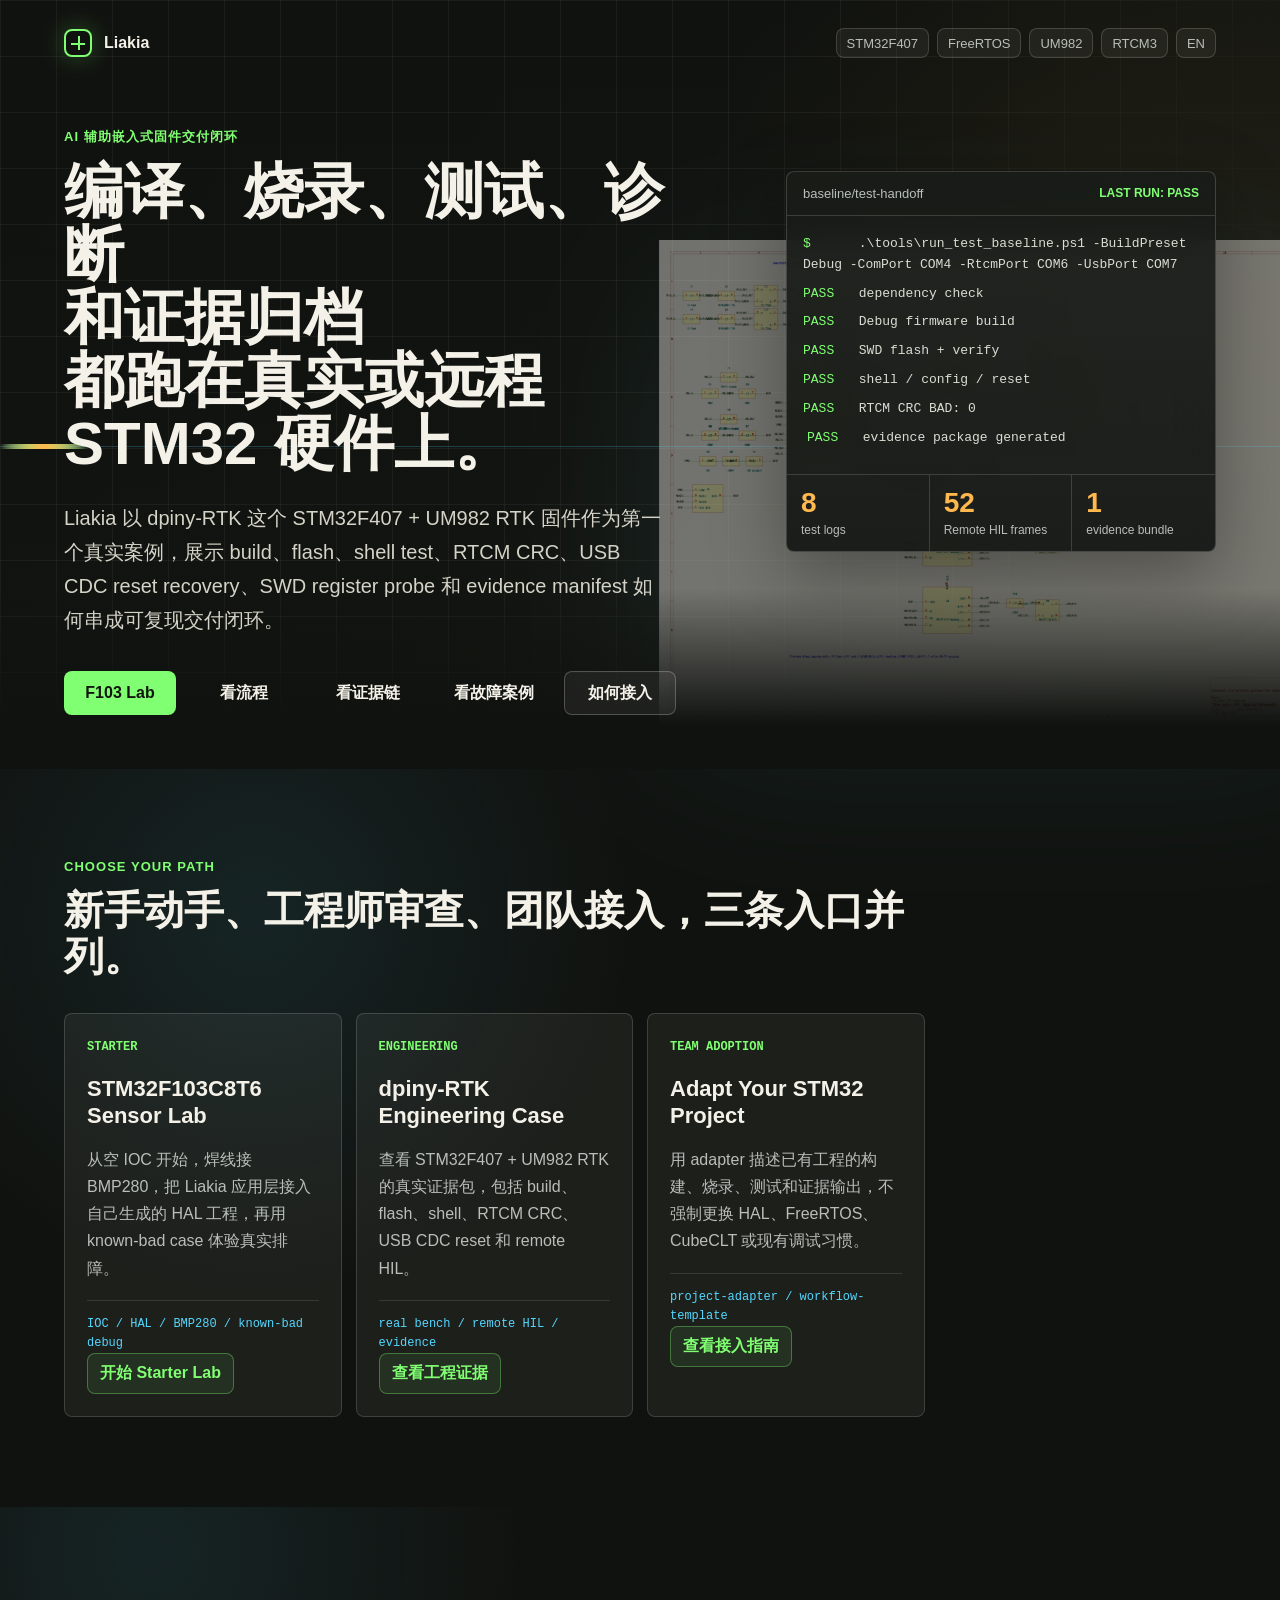
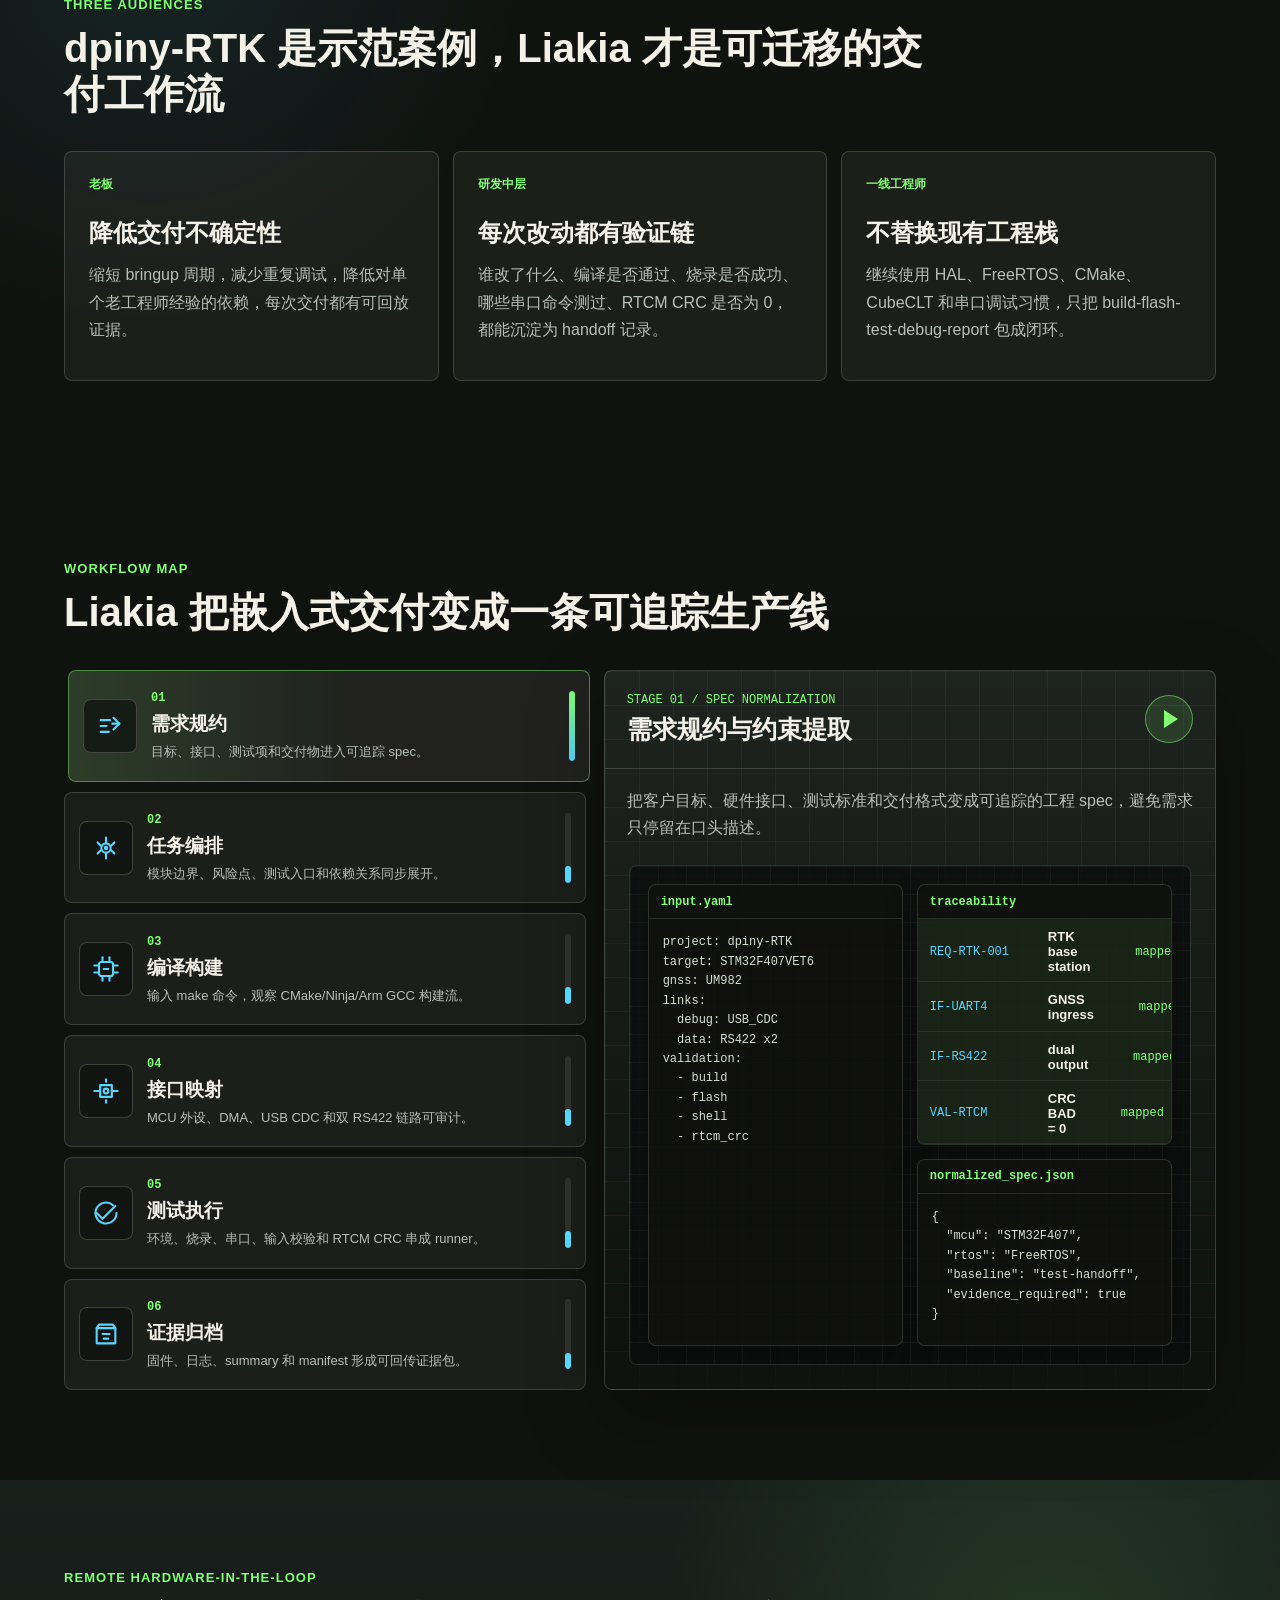
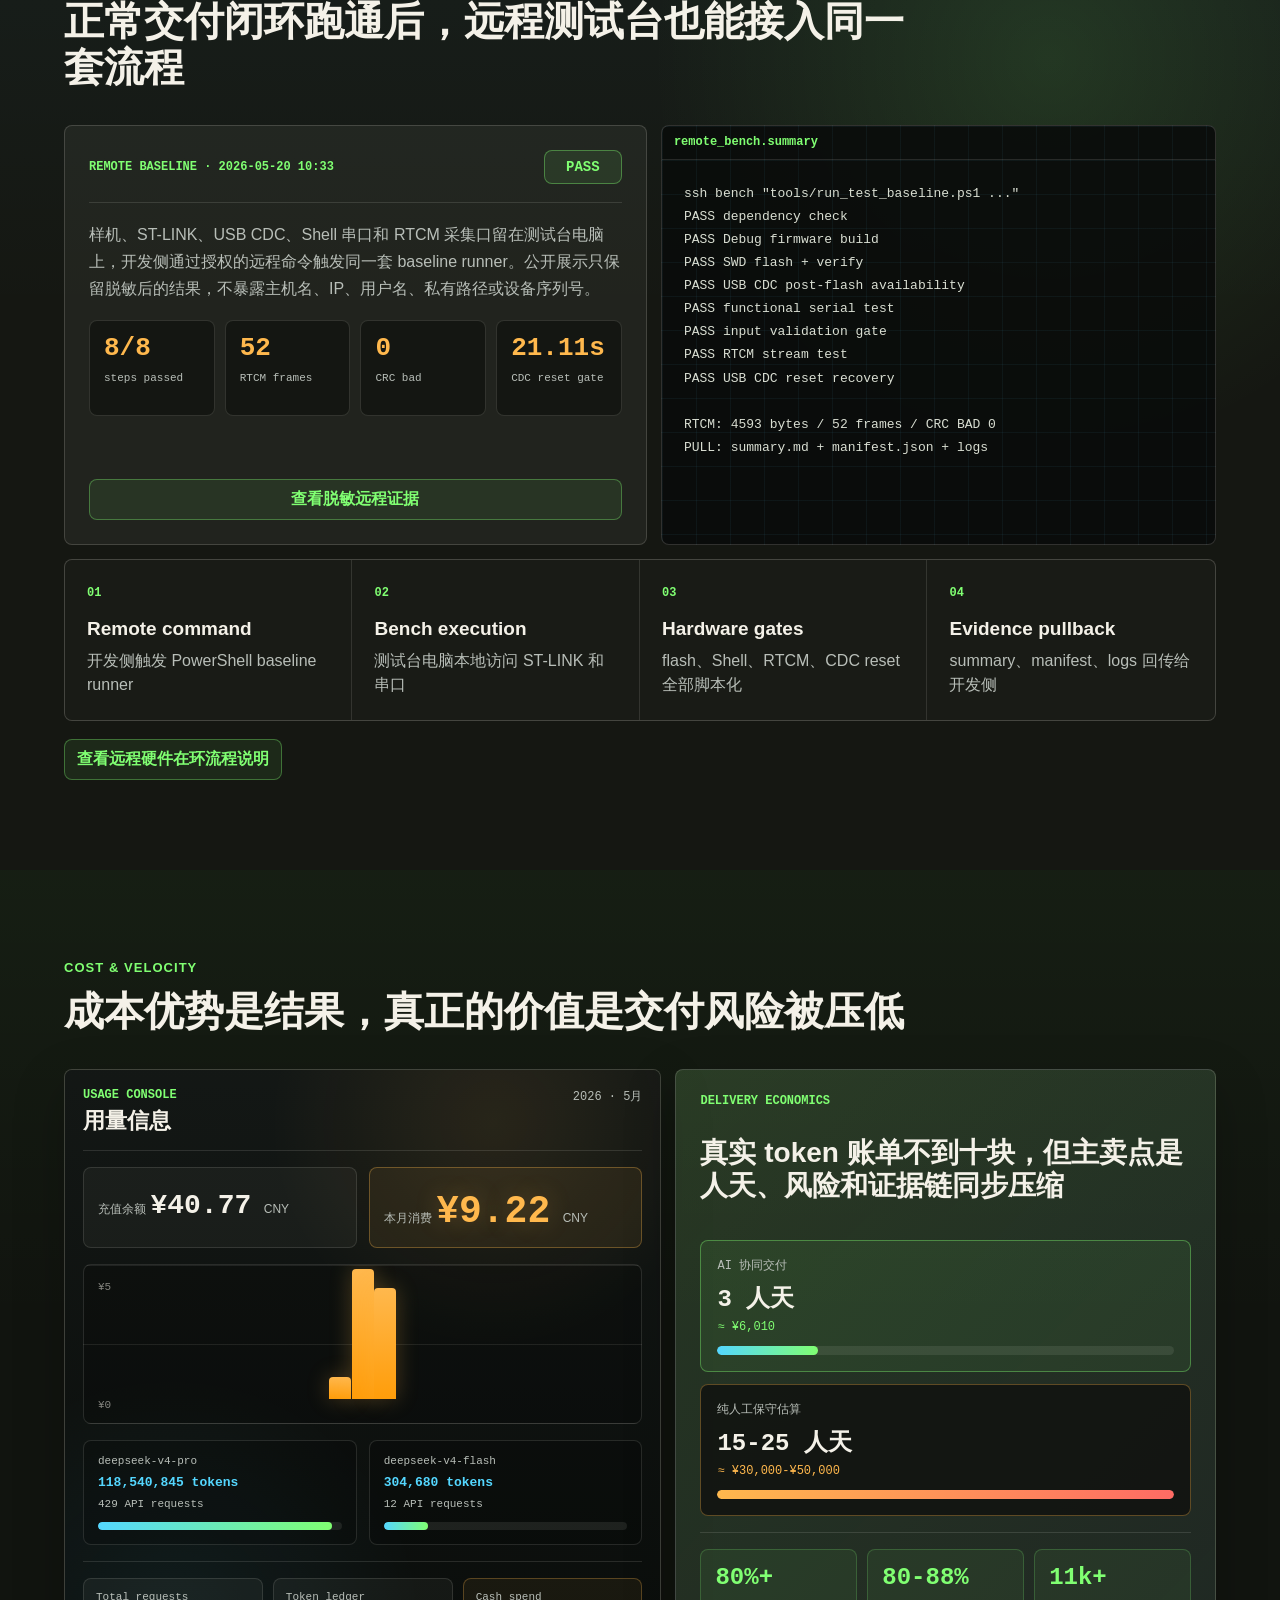
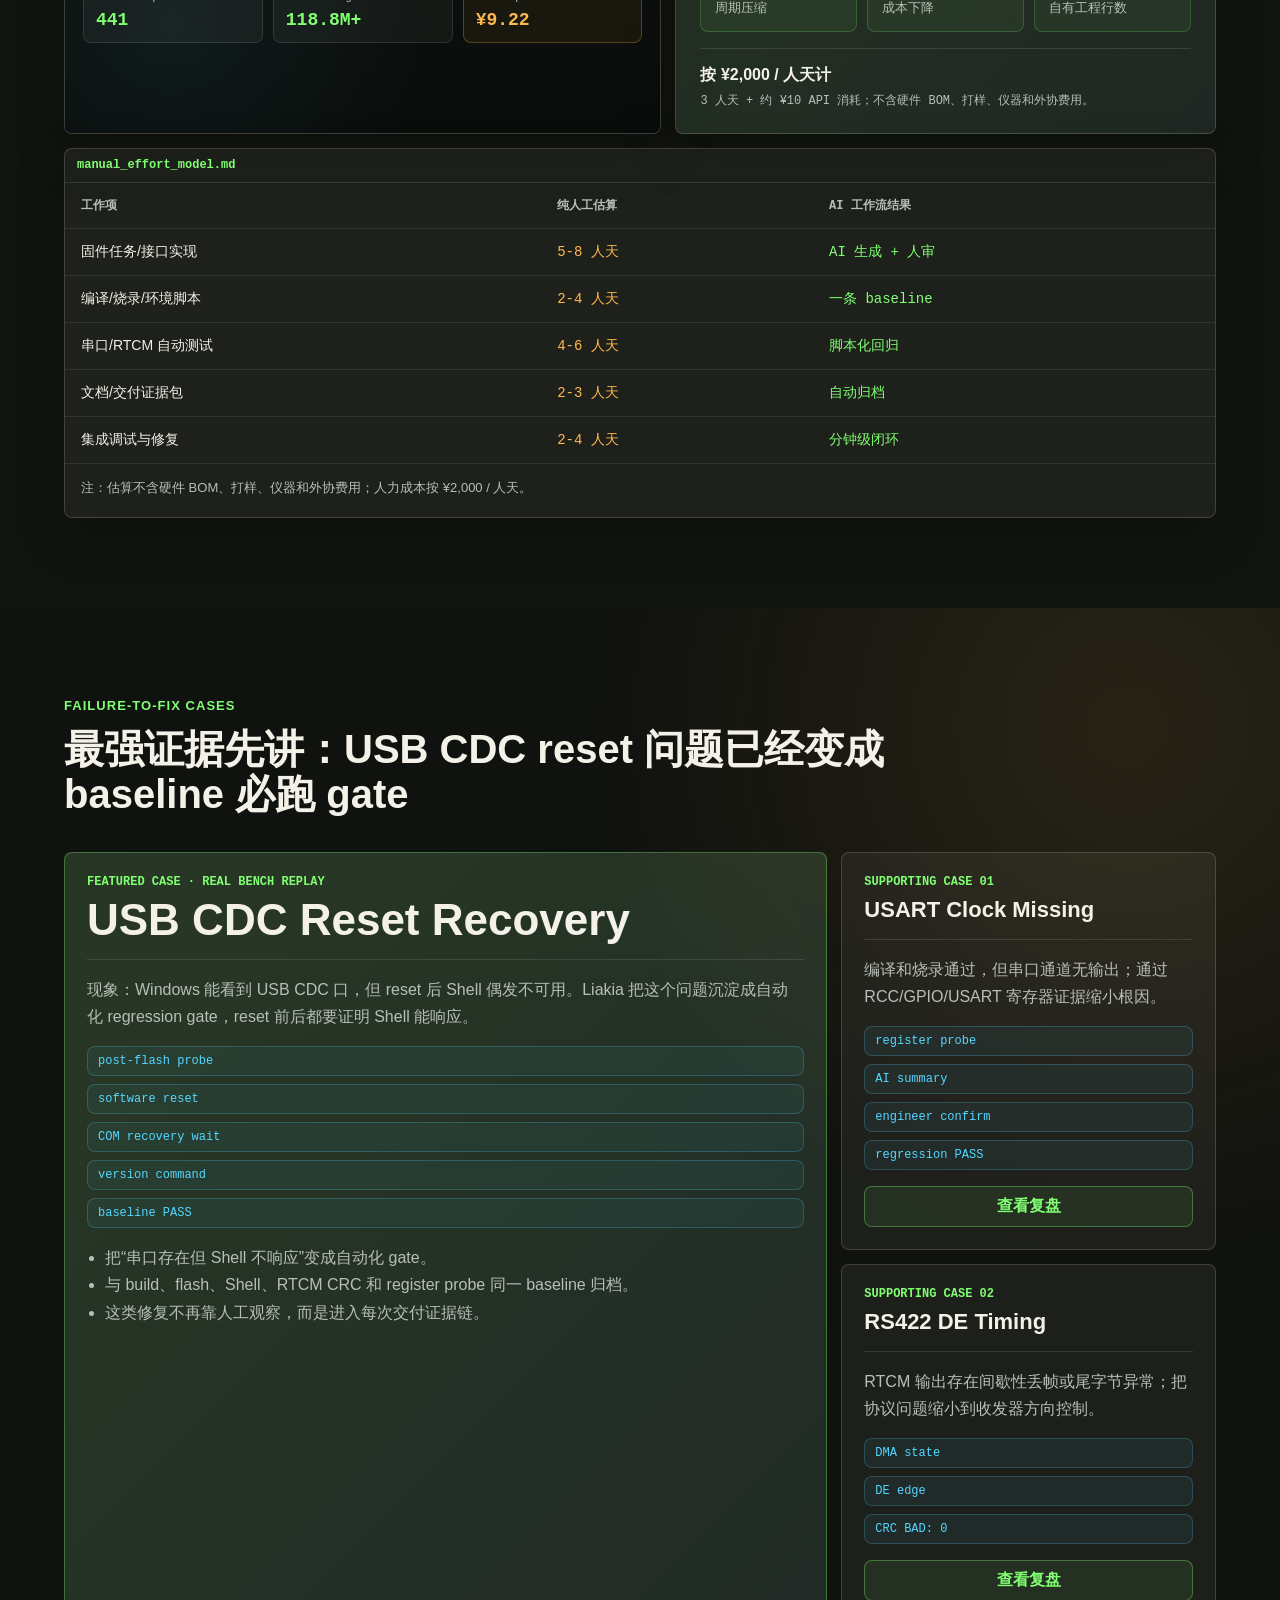
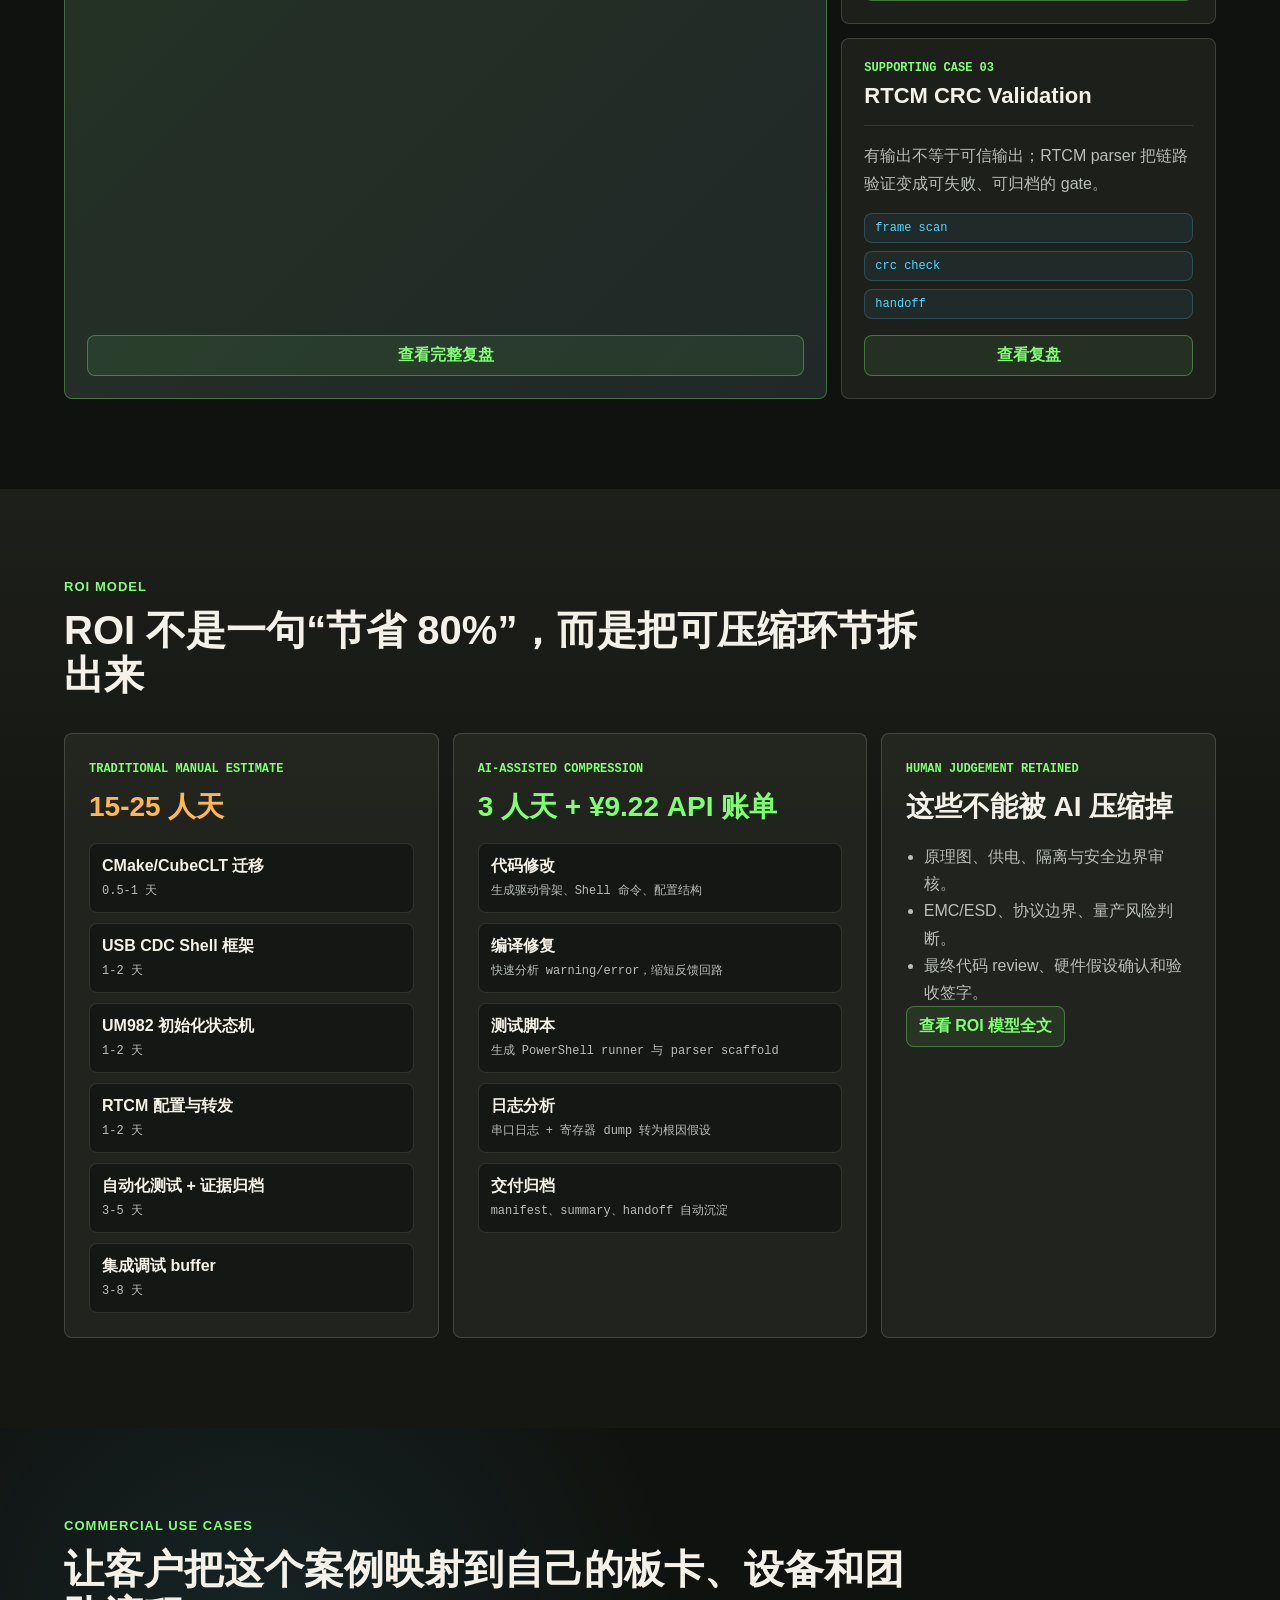
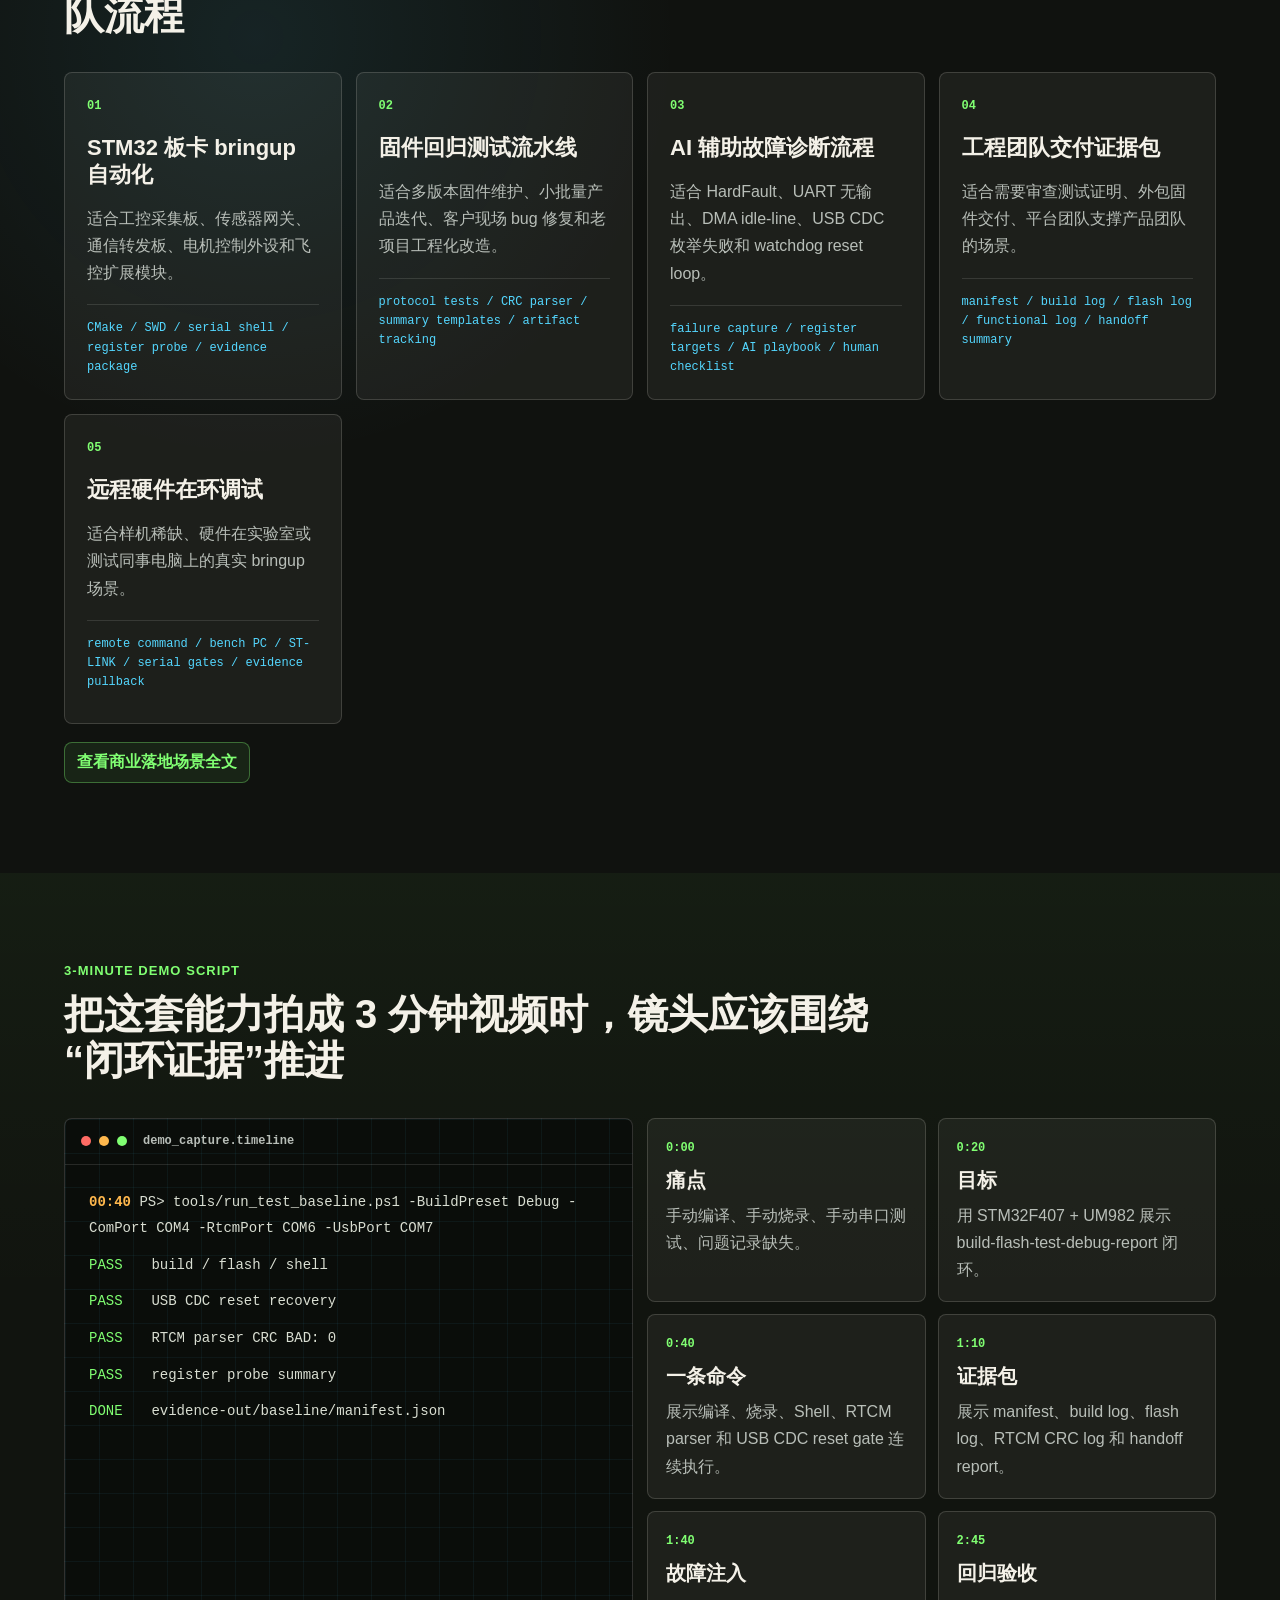
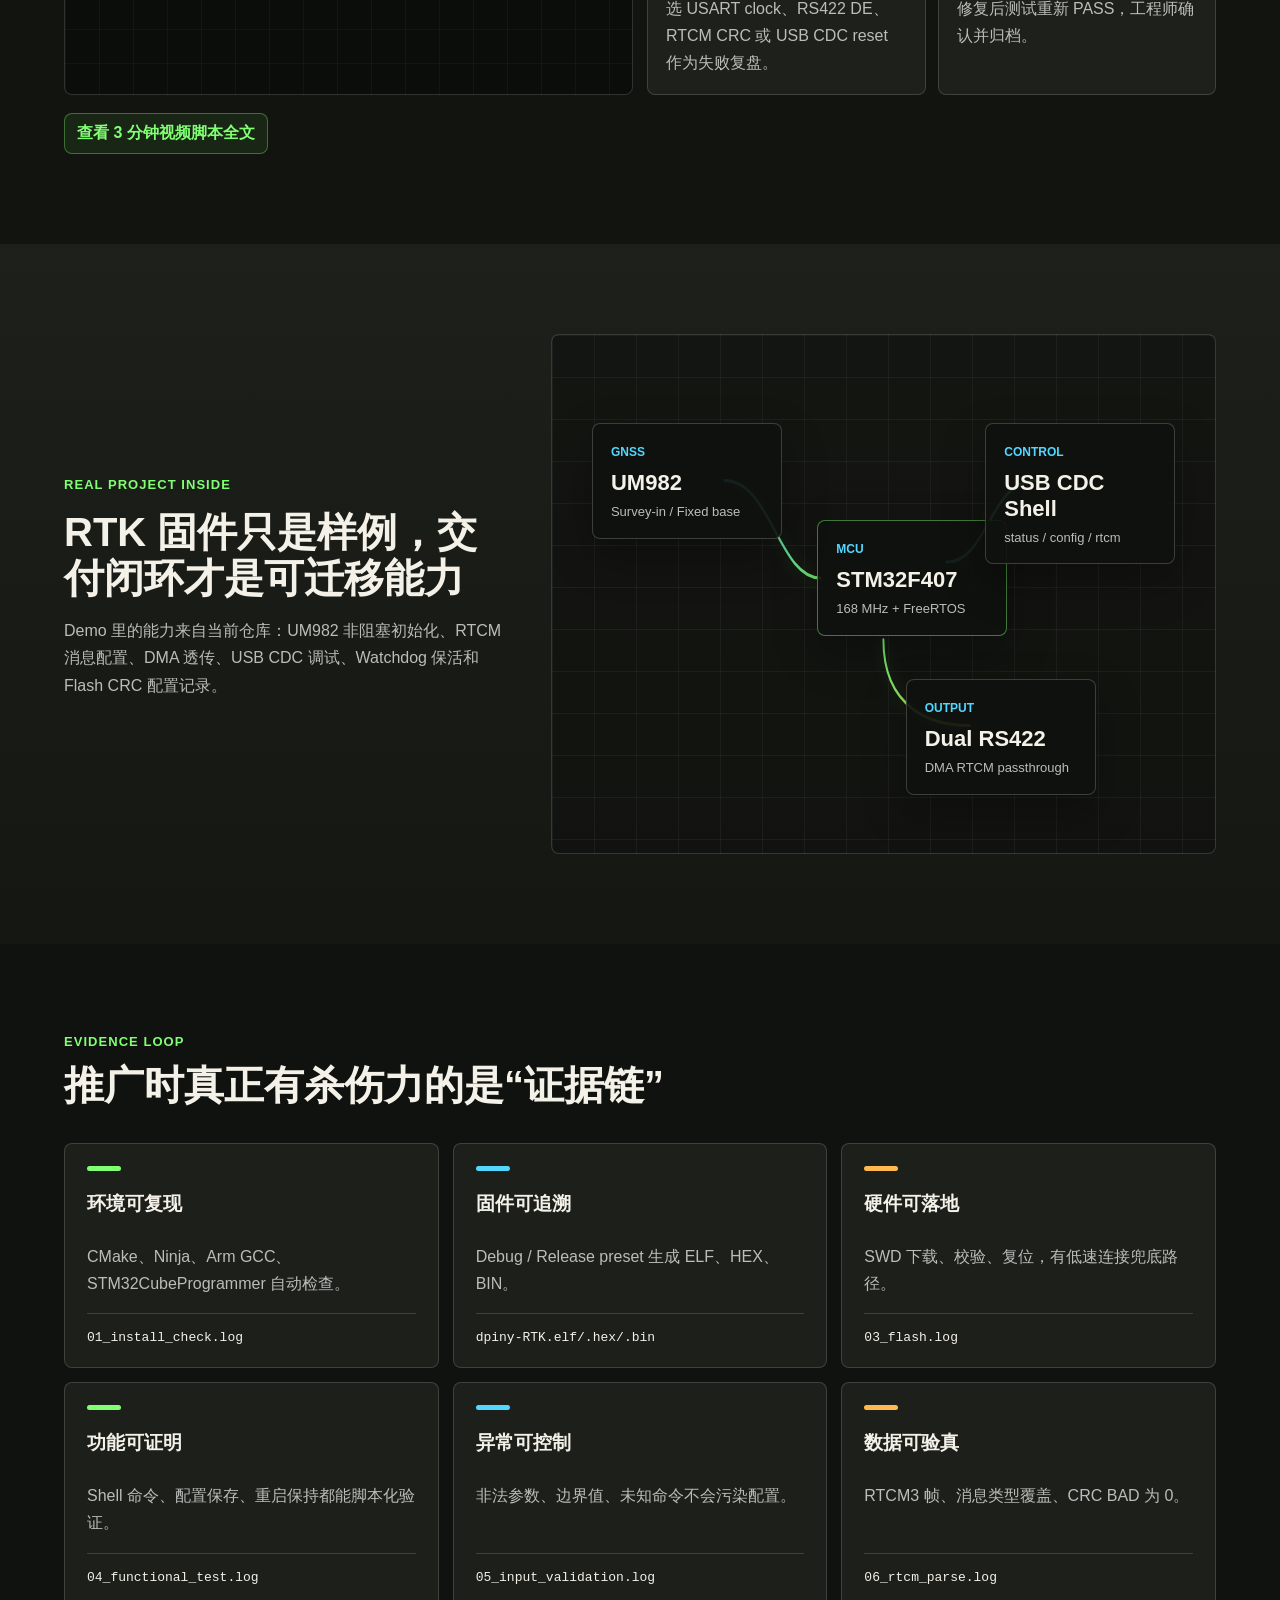
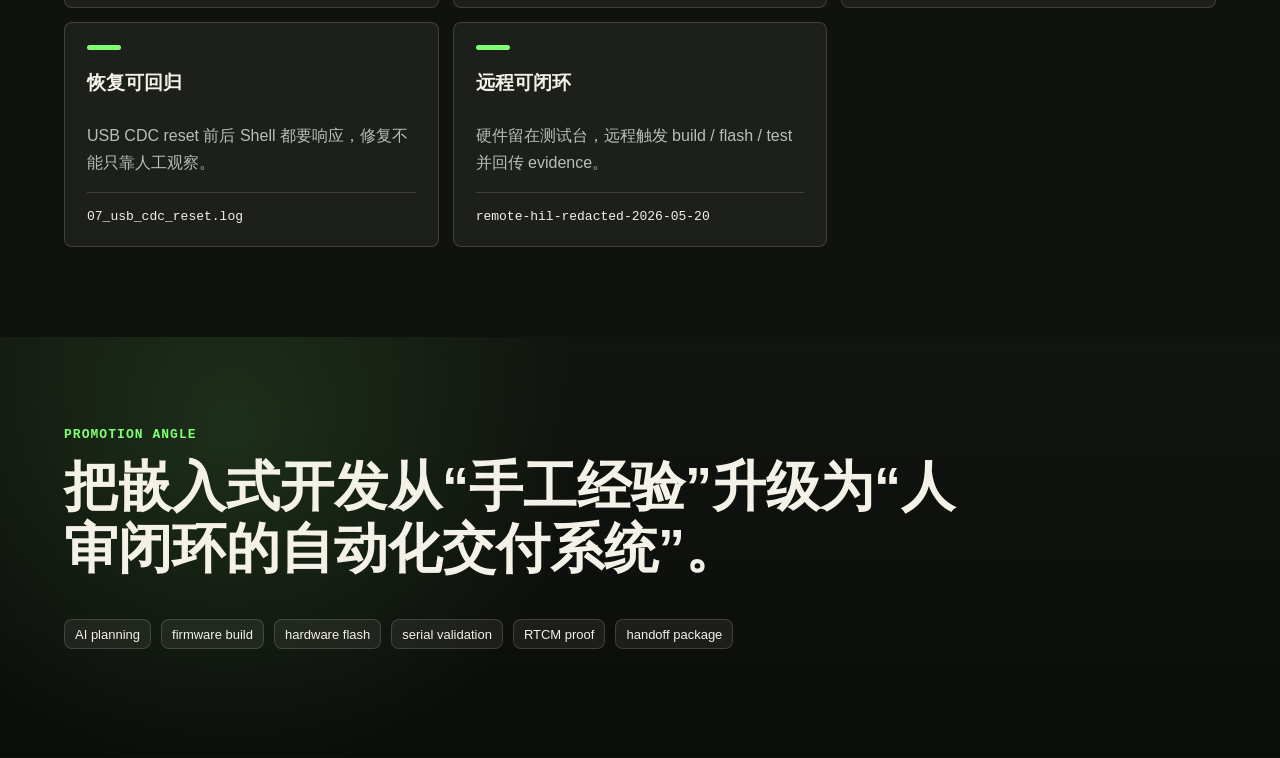
==== docs/promo-demo/index.html @ cb1b94d8 "Add STM32F103 starter lab path" ====
<!doctype html>
<html lang="zh-CN">
  <head>
    <meta charset="utf-8">
    <meta name="viewport" content="width=device-width, initial-scale=1">
    <title>Liakia AI Embedded Workflow Demo</title>
    <link rel="stylesheet" href="./styles.css?v=workflow-assets-20260520-bilingual">
  </head>
  <body>
    <svg class="icon-sprite" aria-hidden="true">
      <symbol id="icon-intake" viewBox="0 0 24 24">
        <path d="M4 7h8"></path>
        <path d="M4 12h5"></path>
        <path d="M4 17h7"></path>
        <path d="M15 5l5 5-5 5"></path>
        <path d="M14 10h6"></path>
      </symbol>
      <symbol id="icon-ai" viewBox="0 0 24 24">
        <path d="M12 3v4"></path>
        <path d="M12 17v4"></path>
        <path d="M4.8 7.2l2.8 2.8"></path>
        <path d="M16.4 14l2.8 2.8"></path>
        <path d="M19.2 7.2l-2.8 2.8"></path>
        <path d="M7.6 14l-2.8 2.8"></path>
        <circle cx="12" cy="12" r="4"></circle>
        <circle cx="12" cy="12" r="1"></circle>
      </symbol>
      <symbol id="icon-firmware" viewBox="0 0 24 24">
        <rect x="6" y="6" width="12" height="12" rx="2"></rect>
        <path d="M9 2v4"></path>
        <path d="M15 2v4"></path>
        <path d="M9 18v4"></path>
        <path d="M15 18v4"></path>
        <path d="M2 9h4"></path>
        <path d="M2 15h4"></path>
        <path d="M18 9h4"></path>
        <path d="M18 15h4"></path>
        <path d="M10 12h4"></path>
      </symbol>
      <symbol id="icon-hardware" viewBox="0 0 24 24">
        <path d="M7 7h10v10H7z"></path>
        <path d="M4 12H2"></path>
        <path d="M22 12h-2"></path>
        <path d="M12 4V2"></path>
        <path d="M12 22v-2"></path>
        <path d="M17 12h3"></path>
        <path d="M4 12h3"></path>
        <circle cx="12" cy="12" r="2"></circle>
      </symbol>
      <symbol id="icon-verify" viewBox="0 0 24 24">
        <path d="M20 6L9 17l-5-5"></path>
        <path d="M21 12a9 9 0 1 1-3-6.7"></path>
      </symbol>
      <symbol id="icon-archive" viewBox="0 0 24 24">
        <path d="M4 7h16v13H4z"></path>
        <path d="M4 7l2-3h12l2 3"></path>
        <path d="M9 12h6"></path>
        <path d="M10 16h4"></path>
      </symbol>
    </svg>
    <main class="page-shell">
      <section class="hero" aria-label="AI embedded workflow hero">
        <div class="hero-grid" aria-hidden="true"></div>
        <div class="signal-rail" aria-hidden="true">
          <span></span>
          <span></span>
          <span></span>
        </div>
        <img class="board-ghost" src="./assets/board.svg" alt="">

        <nav class="topbar" aria-label="Demo navigation">
          <div class="brand">
            <span class="brand-mark"></span>
            <span>Liakia</span>
          </div>
          <div class="nav-pills">
            <span>STM32F407</span>
            <span>FreeRTOS</span>
            <span>UM982</span>
            <span>RTCM3</span>
            <a href="./index.en.html">EN</a>
          </div>
        </nav>

        <div class="hero-content">
          <p class="eyebrow">AI 辅助嵌入式固件交付闭环</p>
          <h1>
            <span>编译、烧录、测试、诊断</span>
            <span>和证据归档</span>
            <span>都跑在真实或远程 STM32 硬件上。</span>
          </h1>
          <p class="hero-copy">
            Liakia 以 dpiny-RTK 这个 STM32F407 + UM982 RTK 固件作为第一个真实案例，展示 build、flash、shell test、RTCM CRC、USB CDC reset recovery、SWD register probe 和 evidence manifest 如何串成可复现交付闭环。
          </p>
          <div class="hero-actions" aria-label="Key proof points">
            <a href="#paths">F103 Lab</a>
            <a href="#pipeline">看流程</a>
            <a href="#evidence">看证据链</a>
            <a href="#cases">看故障案例</a>
            <a href="https://github.com/Sailiono/liakia-ai-embedded-workflow/blob/main/docs/adapt-your-stm32-project.zh-CN.md">如何接入</a>
          </div>
        </div>

        <aside class="mission-panel" aria-label="Live baseline dashboard">
          <div class="panel-header">
            <span>baseline/test-handoff</span>
            <strong>LAST RUN: PASS</strong>
          </div>
          <div class="terminal" aria-label="Automation terminal">
            <p><span>$</span> .\tools\run_test_baseline.ps1 -BuildPreset Debug -ComPort COM4 -RtcmPort COM6 -UsbPort COM7</p>
            <p><span>PASS</span> dependency check</p>
            <p><span>PASS</span> Debug firmware build</p>
            <p><span>PASS</span> SWD flash + verify</p>
            <p><span>PASS</span> shell / config / reset</p>
            <p><span>PASS</span> RTCM CRC BAD: 0</p>
            <p><span>PASS</span> evidence package generated</p>
          </div>
          <div class="metric-strip">
            <div>
              <strong>8</strong>
              <span>test logs</span>
            </div>
            <div>
              <strong>52</strong>
              <span>Remote HIL frames</span>
            </div>
            <div>
              <strong>1</strong>
              <span>evidence bundle</span>
            </div>
          </div>
        </aside>
      </section>

      <section id="paths" class="usecase-section" aria-label="Choose your path">
        <div class="section-heading">
          <p>choose your path</p>
          <h2>新手动手、工程师审查、团队接入，三条入口并列。</h2>
        </div>
        <div class="usecase-grid">
          <article>
            <span>starter</span>
            <h3>STM32F103C8T6 Sensor Lab</h3>
            <p>从空 IOC 开始，焊线接 BMP280，把 Liakia 应用层接入自己生成的 HAL 工程，再用 known-bad case 体验真实排障。</p>
            <em>IOC / HAL / BMP280 / known-bad debug</em>
            <a class="doc-link" href="https://github.com/Sailiono/liakia-ai-embedded-workflow/tree/main/starter-kits/stm32f103-sensor-lab">开始 Starter Lab</a>
          </article>
          <article>
            <span>engineering</span>
            <h3>dpiny-RTK Engineering Case</h3>
            <p>查看 STM32F407 + UM982 RTK 的真实证据包，包括 build、flash、shell、RTCM CRC、USB CDC reset 和 remote HIL。</p>
            <em>real bench / remote HIL / evidence</em>
            <a class="doc-link" href="https://github.com/Sailiono/liakia-ai-embedded-workflow/blob/main/evidence/README.md">查看工程证据</a>
          </article>
          <article>
            <span>team adoption</span>
            <h3>Adapt Your STM32 Project</h3>
            <p>用 adapter 描述已有工程的构建、烧录、测试和证据输出，不强制更换 HAL、FreeRTOS、CubeCLT 或现有调试习惯。</p>
            <em>project-adapter / workflow-template</em>
            <a class="doc-link" href="https://github.com/Sailiono/liakia-ai-embedded-workflow/blob/main/docs/adapt-your-stm32-project.zh-CN.md">查看接入指南</a>
          </article>
        </div>
      </section>

      <section class="audience-section" aria-label="Why this workflow matters">
        <div class="section-heading">
          <p>three audiences</p>
          <h2>dpiny-RTK 是示范案例，Liakia 才是可迁移的交付工作流</h2>
        </div>
        <div class="audience-grid">
          <article>
            <span>老板</span>
            <h3>降低交付不确定性</h3>
            <p>缩短 bringup 周期，减少重复调试，降低对单个老工程师经验的依赖，每次交付都有可回放证据。</p>
          </article>
          <article>
            <span>研发中层</span>
            <h3>每次改动都有验证链</h3>
            <p>谁改了什么、编译是否通过、烧录是否成功、哪些串口命令测过、RTCM CRC 是否为 0，都能沉淀为 handoff 记录。</p>
          </article>
          <article>
            <span>一线工程师</span>
            <h3>不替换现有工程栈</h3>
            <p>继续使用 HAL、FreeRTOS、CMake、CubeCLT 和串口调试习惯，只把 build-flash-test-debug-report 包成闭环。</p>
          </article>
        </div>
      </section>

      <section id="pipeline" class="workflow-section">
        <div class="section-heading">
          <p>workflow map</p>
          <h2>Liakia 把嵌入式交付变成一条可追踪生产线</h2>
        </div>
        <div class="pipeline-lab" aria-label="Embedded delivery pipeline explorer">
          <div class="stage-selector" role="tablist" aria-label="Workflow stages">
            <button class="stage-card is-active" type="button" role="tab" aria-selected="true" data-stage="0">
              <span class="stage-icon"><svg><use href="#icon-intake"></use></svg></span>
              <span class="stage-meta">
                <span class="stage-number">01</span>
                <strong>需求规约</strong>
                <small>目标、接口、测试项和交付物进入可追踪 spec。</small>
              </span>
              <span class="stage-meter"></span>
            </button>
            <button class="stage-card" type="button" role="tab" aria-selected="false" data-stage="1">
              <span class="stage-icon"><svg><use href="#icon-ai"></use></svg></span>
              <span class="stage-meta">
                <span class="stage-number">02</span>
                <strong>任务编排</strong>
                <small>模块边界、风险点、测试入口和依赖关系同步展开。</small>
              </span>
              <span class="stage-meter"></span>
            </button>
            <button class="stage-card" type="button" role="tab" aria-selected="false" data-stage="2">
              <span class="stage-icon"><svg><use href="#icon-firmware"></use></svg></span>
              <span class="stage-meta">
                <span class="stage-number">03</span>
                <strong>编译构建</strong>
                <small>输入 make 命令，观察 CMake/Ninja/Arm GCC 构建流。</small>
              </span>
              <span class="stage-meter"></span>
            </button>
            <button class="stage-card" type="button" role="tab" aria-selected="false" data-stage="3">
              <span class="stage-icon"><svg><use href="#icon-hardware"></use></svg></span>
              <span class="stage-meta">
                <span class="stage-number">04</span>
                <strong>接口映射</strong>
                <small>MCU 外设、DMA、USB CDC 和双 RS422 链路可审计。</small>
              </span>
              <span class="stage-meter"></span>
            </button>
            <button class="stage-card" type="button" role="tab" aria-selected="false" data-stage="4">
              <span class="stage-icon"><svg><use href="#icon-verify"></use></svg></span>
              <span class="stage-meta">
                <span class="stage-number">05</span>
                <strong>测试执行</strong>
                <small>环境、烧录、串口、输入校验和 RTCM CRC 串成 runner。</small>
              </span>
              <span class="stage-meter"></span>
            </button>
            <button class="stage-card" type="button" role="tab" aria-selected="false" data-stage="5">
              <span class="stage-icon"><svg><use href="#icon-archive"></use></svg></span>
              <span class="stage-meta">
                <span class="stage-number">06</span>
                <strong>证据归档</strong>
                <small>固件、日志、summary 和 manifest 形成可回传证据包。</small>
              </span>
              <span class="stage-meter"></span>
            </button>
          </div>

          <article class="stage-module is-running" aria-label="Interactive workflow stage module">
            <div class="module-header">
              <div>
                <p id="moduleKicker">stage 01 / intake radar</p>
                <h3 id="moduleTitle">需求捕获雷达</h3>
              </div>
              <button class="module-run" type="button" aria-label="运行当前阶段演示">
                <span></span>
              </button>
            </div>
            <div class="module-copy" id="moduleCopy">
              捕获 RTK 基站目标、接口约束、测试入口和交付物格式，形成后续自动化任务的输入矩阵。
            </div>
            <div class="module-canvas" id="moduleCanvas" role="img" aria-label="Workflow stage visualization"></div>
          </article>
        </div>
      </section>

      <section id="remote-hil" class="remote-section" aria-label="Remote hardware-in-the-loop evidence">
        <div class="section-heading">
          <p>remote hardware-in-the-loop</p>
          <h2>正常交付闭环跑通后，远程测试台也能接入同一套流程</h2>
        </div>
        <div class="remote-grid">
          <article class="remote-proof">
            <div class="remote-head">
              <span>remote baseline · 2026-05-20 10:33</span>
              <strong>PASS</strong>
            </div>
            <p>
              样机、ST-LINK、USB CDC、Shell 串口和 RTCM 采集口留在测试台电脑上，开发侧通过授权的远程命令触发同一套 baseline runner。公开展示只保留脱敏后的结果，不暴露主机名、IP、用户名、私有路径或设备序列号。
            </p>
            <div class="remote-stats">
              <div><strong>8/8</strong><span>steps passed</span></div>
              <div><strong>52</strong><span>RTCM frames</span></div>
              <div><strong>0</strong><span>CRC bad</span></div>
              <div><strong>21.11s</strong><span>CDC reset gate</span></div>
            </div>
            <a class="doc-link" href="https://github.com/Sailiono/liakia-ai-embedded-workflow/blob/main/evidence/remote-hil-redacted-2026-05-20/test_summary.md">查看脱敏远程证据</a>
          </article>
          <article class="remote-console" aria-label="Remote bench transcript">
            <div class="pane-title">remote_bench.summary</div>
            <pre><code>ssh bench "tools/run_test_baseline.ps1 ..."
PASS dependency check
PASS Debug firmware build
PASS SWD flash + verify
PASS USB CDC post-flash availability
PASS functional serial test
PASS input validation gate
PASS RTCM stream test
PASS USB CDC reset recovery

RTCM: 4593 bytes / 52 frames / CRC BAD 0
PULL: summary.md + manifest.json + logs</code></pre>
          </article>
          <article class="remote-flow">
            <div>
              <span>01</span>
              <strong>Remote command</strong>
              <em>开发侧触发 PowerShell baseline runner</em>
            </div>
            <div>
              <span>02</span>
              <strong>Bench execution</strong>
              <em>测试台电脑本地访问 ST-LINK 和串口</em>
            </div>
            <div>
              <span>03</span>
              <strong>Hardware gates</strong>
              <em>flash、Shell、RTCM、CDC reset 全部脚本化</em>
            </div>
            <div>
              <span>04</span>
              <strong>Evidence pullback</strong>
              <em>summary、manifest、logs 回传给开发侧</em>
            </div>
          </article>
        </div>
        <a class="section-link" href="https://github.com/Sailiono/liakia-ai-embedded-workflow/blob/main/docs/remote-hardware-debug-flow.md">查看远程硬件在环流程说明</a>
      </section>

      <section class="cost-section" aria-label="Cost and velocity comparison">
        <div class="section-heading">
          <p>cost & velocity</p>
          <h2>成本优势是结果，真正的价值是交付风险被压低</h2>
        </div>
        <div class="cost-dashboard">
          <div class="bill-card">
            <div class="bill-window">
              <div class="bill-topbar">
                <div>
                  <span>usage console</span>
                  <strong>用量信息</strong>
                </div>
                <em>2026 · 5月</em>
              </div>
              <div class="bill-summary">
                <div>
                  <span>充值余额</span>
                  <strong>¥40.77</strong>
                  <em>CNY</em>
                </div>
                <div class="bill-spend">
                  <span>本月消费</span>
                  <strong>¥9.22</strong>
                  <em>CNY</em>
                </div>
              </div>
              <div class="bill-chart">
                <div class="bill-axis top">¥5</div>
                <div class="bill-axis bottom">¥0</div>
                <i style="--h: 14%; --x: 44%"></i>
                <i style="--h: 82%; --x: 48%"></i>
                <i style="--h: 70%; --x: 52%"></i>
              </div>
              <div class="bill-model-grid">
                <div>
                  <span>deepseek-v4-pro</span>
                  <strong>118,540,845 tokens</strong>
                  <em>429 API requests</em>
                  <b style="--bar: 96%"></b>
                </div>
                <div>
                  <span>deepseek-v4-flash</span>
                  <strong>304,680 tokens</strong>
                  <em>12 API requests</em>
                  <b style="--bar: 18%"></b>
                </div>
              </div>
              <div class="bill-proof-row">
                <div><span>Total requests</span><strong>441</strong></div>
                <div><span>Token ledger</span><strong>118.8M+</strong></div>
                <div><span>Cash spend</span><strong>¥9.22</strong></div>
              </div>
            </div>
          </div>
          <div class="compare-card">
            <p>delivery economics</p>
            <h3>真实 token 账单不到十块，但主卖点是人天、风险和证据链同步压缩</h3>
            <div class="cost-stack">
              <div class="cost-stack-row ai">
                <span>AI 协同交付</span>
                <strong>3 人天</strong>
                <em>≈ ¥6,010</em>
                <div><i style="--bar: 22%"></i></div>
              </div>
              <div class="cost-stack-row manual">
                <span>纯人工保守估算</span>
                <strong>15-25 人天</strong>
                <em>≈ ¥30,000-¥50,000</em>
                <div><i style="--bar: 100%"></i></div>
              </div>
            </div>
            <div class="roi-strip">
              <div><strong>80%+</strong><span>周期压缩</span></div>
              <div><strong>80-88%</strong><span>成本下降</span></div>
              <div><strong>11k+</strong><span>自有工程行数</span></div>
            </div>
            <div class="cost-note">
              <strong>按 ¥2,000 / 人天计</strong>
              <span>3 人天 + 约 ¥10 API 消耗；不含硬件 BOM、打样、仪器和外协费用。</span>
            </div>
          </div>
          <div class="breakdown-card">
            <div class="pane-title">manual_effort_model.md</div>
            <table>
              <tr><th>工作项</th><th>纯人工估算</th><th>AI 工作流结果</th></tr>
              <tr><td>固件任务/接口实现</td><td>5-8 人天</td><td>AI 生成 + 人审</td></tr>
              <tr><td>编译/烧录/环境脚本</td><td>2-4 人天</td><td>一条 baseline</td></tr>
              <tr><td>串口/RTCM 自动测试</td><td>4-6 人天</td><td>脚本化回归</td></tr>
              <tr><td>文档/交付证据包</td><td>2-3 人天</td><td>自动归档</td></tr>
              <tr><td>集成调试与修复</td><td>2-4 人天</td><td>分钟级闭环</td></tr>
            </table>
            <p>注：估算不含硬件 BOM、打样、仪器和外协费用；人力成本按 ¥2,000 / 人天。</p>
          </div>
        </div>
      </section>

      <section id="cases" class="case-section" aria-label="Failure case studies">
        <div class="section-heading">
          <p>failure-to-fix cases</p>
          <h2>最强证据先讲：USB CDC reset 问题已经变成 baseline 必跑 gate</h2>
        </div>
        <div class="case-board">
          <article class="case-card is-featured">
            <div class="case-head">
              <span>featured case · real bench replay</span>
              <strong>USB CDC Reset Recovery</strong>
            </div>
            <p>现象：Windows 能看到 USB CDC 口，但 reset 后 Shell 偶发不可用。Liakia 把这个问题沉淀成自动化 regression gate，reset 前后都要证明 Shell 能响应。</p>
            <div class="case-flow">
              <span>post-flash probe</span>
              <span>software reset</span>
              <span>COM recovery wait</span>
              <span>version command</span>
              <span>baseline PASS</span>
            </div>
            <ul>
              <li>把“串口存在但 Shell 不响应”变成自动化 gate。</li>
              <li>与 build、flash、Shell、RTCM CRC 和 register probe 同一 baseline 归档。</li>
              <li>这类修复不再靠人工观察，而是进入每次交付证据链。</li>
            </ul>
            <a class="doc-link" href="https://github.com/Sailiono/liakia-ai-embedded-workflow/blob/main/case-studies/04-usb-cdc-reset-recovery.md">查看完整复盘</a>
          </article>
          <div class="case-support-grid">
            <article class="case-card">
              <div class="case-head">
                <span>supporting case 01</span>
                <strong>USART Clock Missing</strong>
              </div>
              <p>编译和烧录通过，但串口通道无输出；通过 RCC/GPIO/USART 寄存器证据缩小根因。</p>
              <div class="case-flow">
                <span>register probe</span>
                <span>AI summary</span>
                <span>engineer confirm</span>
                <span>regression PASS</span>
              </div>
              <a class="doc-link" href="https://github.com/Sailiono/liakia-ai-embedded-workflow/blob/main/case-studies/01-usart-clock-missing.md">查看复盘</a>
            </article>
            <article class="case-card">
              <div class="case-head">
                <span>supporting case 02</span>
                <strong>RS422 DE Timing</strong>
              </div>
              <p>RTCM 输出存在间歇性丢帧或尾字节异常；把协议问题缩小到收发器方向控制。</p>
              <div class="case-flow">
                <span>DMA state</span>
                <span>DE edge</span>
                <span>CRC BAD: 0</span>
              </div>
              <a class="doc-link" href="https://github.com/Sailiono/liakia-ai-embedded-workflow/blob/main/case-studies/02-rs422-de-timing.md">查看复盘</a>
            </article>
            <article class="case-card">
              <div class="case-head">
                <span>supporting case 03</span>
                <strong>RTCM CRC Validation</strong>
              </div>
              <p>有输出不等于可信输出；RTCM parser 把链路验证变成可失败、可归档的 gate。</p>
              <div class="case-flow">
                <span>frame scan</span>
                <span>crc check</span>
                <span>handoff</span>
              </div>
              <a class="doc-link" href="https://github.com/Sailiono/liakia-ai-embedded-workflow/blob/main/case-studies/03-rtcm-crc-validation.md">查看复盘</a>
            </article>
          </div>
        </div>
      </section>

      <section id="roi" class="roi-model-section" aria-label="ROI model">
        <div class="section-heading">
          <p>roi model</p>
          <h2>ROI 不是一句“节省 80%”，而是把可压缩环节拆出来</h2>
        </div>
        <div class="roi-model-grid">
          <article class="roi-panel manual-model">
            <span>traditional manual estimate</span>
            <h3>15-25 人天</h3>
            <div class="effort-list">
              <div><strong>CMake/CubeCLT 迁移</strong><em>0.5-1 天</em></div>
              <div><strong>USB CDC Shell 框架</strong><em>1-2 天</em></div>
              <div><strong>UM982 初始化状态机</strong><em>1-2 天</em></div>
              <div><strong>RTCM 配置与转发</strong><em>1-2 天</em></div>
              <div><strong>自动化测试 + 证据归档</strong><em>3-5 天</em></div>
              <div><strong>集成调试 buffer</strong><em>3-8 天</em></div>
            </div>
          </article>
          <article class="roi-panel compression-model">
            <span>ai-assisted compression</span>
            <h3>3 人天 + ¥9.22 API 账单</h3>
            <div class="compression-matrix">
              <div><b>代码修改</b><i>生成驱动骨架、Shell 命令、配置结构</i></div>
              <div><b>编译修复</b><i>快速分析 warning/error，缩短反馈回路</i></div>
              <div><b>测试脚本</b><i>生成 PowerShell runner 与 parser scaffold</i></div>
              <div><b>日志分析</b><i>串口日志 + 寄存器 dump 转为根因假设</i></div>
              <div><b>交付归档</b><i>manifest、summary、handoff 自动沉淀</i></div>
            </div>
          </article>
          <article class="roi-panel guardrail-model">
            <span>human judgement retained</span>
            <h3>这些不能被 AI 压缩掉</h3>
            <ul>
              <li>原理图、供电、隔离与安全边界审核。</li>
              <li>EMC/ESD、协议边界、量产风险判断。</li>
              <li>最终代码 review、硬件假设确认和验收签字。</li>
            </ul>
            <a class="doc-link" href="https://github.com/Sailiono/liakia-ai-embedded-workflow/blob/main/docs/roi_model.md">查看 ROI 模型全文</a>
          </article>
        </div>
      </section>

      <section id="usecases" class="usecase-section" aria-label="Commercial use cases">
        <div class="section-heading">
          <p>commercial use cases</p>
          <h2>让客户把这个案例映射到自己的板卡、设备和团队流程</h2>
        </div>
        <div class="usecase-grid">
          <article>
            <span>01</span>
            <h3>STM32 板卡 bringup 自动化</h3>
            <p>适合工控采集板、传感器网关、通信转发板、电机控制外设和飞控扩展模块。</p>
            <em>CMake / SWD / serial shell / register probe / evidence package</em>
          </article>
          <article>
            <span>02</span>
            <h3>固件回归测试流水线</h3>
            <p>适合多版本固件维护、小批量产品迭代、客户现场 bug 修复和老项目工程化改造。</p>
            <em>protocol tests / CRC parser / summary templates / artifact tracking</em>
          </article>
          <article>
            <span>03</span>
            <h3>AI 辅助故障诊断流程</h3>
            <p>适合 HardFault、UART 无输出、DMA idle-line、USB CDC 枚举失败和 watchdog reset loop。</p>
            <em>failure capture / register targets / AI playbook / human checklist</em>
          </article>
          <article>
            <span>04</span>
            <h3>工程团队交付证据包</h3>
            <p>适合需要审查测试证明、外包固件交付、平台团队支撑产品团队的场景。</p>
            <em>manifest / build log / flash log / functional log / handoff summary</em>
          </article>
          <article>
            <span>05</span>
            <h3>远程硬件在环调试</h3>
            <p>适合样机稀缺、硬件在实验室或测试同事电脑上的真实 bringup 场景。</p>
            <em>remote command / bench PC / ST-LINK / serial gates / evidence pullback</em>
          </article>
        </div>
        <a class="section-link" href="https://github.com/Sailiono/liakia-ai-embedded-workflow/blob/main/docs/commercial-use-cases.md">查看商业落地场景全文</a>
      </section>

      <section id="video" class="video-section" aria-label="Three minute demo script">
        <div class="section-heading">
          <p>3-minute demo script</p>
          <h2>把这套能力拍成 3 分钟视频时，镜头应该围绕“闭环证据”推进</h2>
        </div>
        <div class="video-board">
          <div class="video-screen" aria-label="Demo video storyboard preview">
            <div class="screen-toolbar">
              <span></span><span></span><span></span>
              <strong>demo_capture.timeline</strong>
            </div>
            <div class="screen-terminal">
              <p><b>00:40</b> PS&gt; tools/run_test_baseline.ps1 -BuildPreset Debug -ComPort COM4 -RtcmPort COM6 -UsbPort COM7</p>
              <p><em>PASS</em> build / flash / shell</p>
              <p><em>PASS</em> USB CDC reset recovery</p>
              <p><em>PASS</em> RTCM parser CRC BAD: 0</p>
              <p><em>PASS</em> register probe summary</p>
              <p><em>DONE</em> evidence-out/baseline/manifest.json</p>
            </div>
          </div>
          <div class="storyline">
            <div><span>0:00</span><strong>痛点</strong><p>手动编译、手动烧录、手动串口测试、问题记录缺失。</p></div>
            <div><span>0:20</span><strong>目标</strong><p>用 STM32F407 + UM982 展示 build-flash-test-debug-report 闭环。</p></div>
            <div><span>0:40</span><strong>一条命令</strong><p>展示编译、烧录、Shell、RTCM parser 和 USB CDC reset gate 连续执行。</p></div>
            <div><span>1:10</span><strong>证据包</strong><p>展示 manifest、build log、flash log、RTCM CRC log 和 handoff report。</p></div>
            <div><span>1:40</span><strong>故障注入</strong><p>选 USART clock、RS422 DE、RTCM CRC 或 USB CDC reset 作为失败复盘。</p></div>
            <div><span>2:45</span><strong>回归验收</strong><p>修复后测试重新 PASS，工程师确认并归档。</p></div>
          </div>
        </div>
        <a class="section-link" href="https://github.com/Sailiono/liakia-ai-embedded-workflow/blob/main/docs/demo-video-script.md">查看 3 分钟视频脚本全文</a>
      </section>

      <section class="system-section">
        <div class="system-copy">
          <p>real project inside</p>
          <h2>RTK 固件只是样例，交付闭环才是可迁移能力</h2>
          <p>
            Demo 里的能力来自当前仓库：UM982 非阻塞初始化、RTCM 消息配置、DMA 透传、USB CDC 调试、Watchdog 保活和 Flash CRC 配置记录。
          </p>
        </div>
        <div class="architecture" aria-label="System architecture">
          <svg class="architecture-links" viewBox="0 0 1000 520" preserveAspectRatio="none" aria-hidden="true">
            <defs>
              <linearGradient id="arch-link-main" x1="0" y1="0" x2="1" y2="0">
                <stop offset="0" stop-color="#54d7ff"/>
                <stop offset="1" stop-color="#80ff72"/>
              </linearGradient>
              <linearGradient id="arch-link-out" x1="0" y1="0" x2="1" y2="0">
                <stop offset="0" stop-color="#80ff72"/>
                <stop offset="1" stop-color="#ffb84d"/>
              </linearGradient>
            </defs>
            <path class="arch-path arch-path-in" d="M260 146 C330 146 342 244 405 244"/>
            <path class="arch-path arch-path-shell" d="M730 146 C660 146 658 228 595 228"/>
            <path class="arch-path arch-path-out" d="M500 306 C500 376 574 392 630 392"/>
          </svg>
          <div class="chip-block mcu">
            <span>MCU</span>
            <strong>STM32F407</strong>
            <em>168 MHz + FreeRTOS</em>
          </div>
          <div class="chip-block gnss">
            <span>GNSS</span>
            <strong>UM982</strong>
            <em>Survey-in / Fixed base</em>
          </div>
          <div class="chip-block shell">
            <span>Control</span>
            <strong>USB CDC Shell</strong>
            <em>status / config / rtcm</em>
          </div>
          <div class="chip-block rs422">
            <span>Output</span>
            <strong>Dual RS422</strong>
            <em>DMA RTCM passthrough</em>
          </div>
        </div>
      </section>

      <section id="evidence" class="evidence-section">
        <div class="section-heading">
          <p>evidence loop</p>
          <h2>推广时真正有杀伤力的是“证据链”</h2>
        </div>
        <div class="evidence-grid">
          <article>
            <h3>环境可复现</h3>
            <p>CMake、Ninja、Arm GCC、STM32CubeProgrammer 自动检查。</p>
            <span>01_install_check.log</span>
          </article>
          <article>
            <h3>固件可追溯</h3>
            <p>Debug / Release preset 生成 ELF、HEX、BIN。</p>
            <span>dpiny-RTK.elf/.hex/.bin</span>
          </article>
          <article>
            <h3>硬件可落地</h3>
            <p>SWD 下载、校验、复位，有低速连接兜底路径。</p>
            <span>03_flash.log</span>
          </article>
          <article>
            <h3>功能可证明</h3>
            <p>Shell 命令、配置保存、重启保持都能脚本化验证。</p>
            <span>04_functional_test.log</span>
          </article>
          <article>
            <h3>异常可控制</h3>
            <p>非法参数、边界值、未知命令不会污染配置。</p>
            <span>05_input_validation.log</span>
          </article>
          <article>
            <h3>数据可验真</h3>
            <p>RTCM3 帧、消息类型覆盖、CRC BAD 为 0。</p>
            <span>06_rtcm_parse.log</span>
          </article>
          <article>
            <h3>恢复可回归</h3>
            <p>USB CDC reset 前后 Shell 都要响应，修复不能只靠人工观察。</p>
            <span>07_usb_cdc_reset.log</span>
          </article>
          <article>
            <h3>远程可闭环</h3>
            <p>硬件留在测试台，远程触发 build / flash / test 并回传 evidence。</p>
            <span>remote-hil-redacted-2026-05-20</span>
          </article>
        </div>
      </section>

      <section class="closing-section">
        <p>promotion angle</p>
        <h2>把嵌入式开发从“手工经验”升级为“人审闭环的自动化交付系统”。</h2>
        <div class="closing-band">
          <span>AI planning</span>
          <span>firmware build</span>
          <span>hardware flash</span>
          <span>serial validation</span>
          <span>RTCM proof</span>
          <span>handoff package</span>
        </div>
      </section>
    </main>

    <script src="./script.js"></script>
  </body>
</html>
---- docs/promo-demo/styles.css ----
:root {
  color-scheme: dark;
  --ink: #f4f1e8;
  --muted: #b8beb8;
  --black: #10120f;
  --charcoal: #191d18;
  --panel: rgba(23, 28, 24, 0.82);
  --line: rgba(244, 241, 232, 0.16);
  --green: #80ff72;
  --cyan: #54d7ff;
  --amber: #ffb84d;
  --red: #ff6b64;
  --violet: #a78bfa;
  --paper: #f4f1e8;
  font-family: Inter, "Segoe UI", "PingFang SC", "Microsoft YaHei", Arial, sans-serif;
}

* {
  box-sizing: border-box;
}

.icon-sprite {
  position: absolute;
  width: 0;
  height: 0;
  overflow: hidden;
}

.icon-sprite path,
.icon-sprite rect,
.icon-sprite circle {
  fill: none;
  stroke: currentColor;
  stroke-linecap: round;
  stroke-linejoin: round;
  stroke-width: 1.8;
}

html {
  scroll-behavior: smooth;
}

body {
  margin: 0;
  background: var(--black);
  color: var(--ink);
}

a {
  color: inherit;
  text-decoration: none;
}

.page-shell {
  overflow: hidden;
}

.hero {
  position: relative;
  min-height: 82vh;
  padding: 28px clamp(20px, 5vw, 76px) 54px;
  display: grid;
  grid-template-rows: auto 1fr;
  isolation: isolate;
  background:
    linear-gradient(120deg, rgba(16, 18, 15, 0.94) 0%, rgba(16, 18, 15, 0.82) 46%, rgba(32, 30, 22, 0.76) 100%),
    radial-gradient(circle at 84% 36%, rgba(255, 184, 77, 0.18), transparent 34%),
    linear-gradient(180deg, #11130f 0%, #1b2019 100%);
}

.hero::after {
  content: "";
  position: absolute;
  inset: auto 0 0;
  height: 180px;
  background: linear-gradient(180deg, transparent, #10120f 76%);
  z-index: -1;
}

.hero-grid {
  position: absolute;
  inset: 0;
  background-image:
    linear-gradient(rgba(244, 241, 232, 0.055) 1px, transparent 1px),
    linear-gradient(90deg, rgba(244, 241, 232, 0.055) 1px, transparent 1px);
  background-size: 56px 56px;
  mask-image: linear-gradient(120deg, black 0%, black 48%, transparent 90%);
  z-index: -3;
}

.signal-rail {
  position: absolute;
  left: 0;
  right: 0;
  top: 58%;
  height: 1px;
  background: rgba(84, 215, 255, 0.22);
  z-index: -1;
}

.signal-rail span {
  position: absolute;
  top: -2px;
  width: 88px;
  height: 5px;
  background: linear-gradient(90deg, transparent, var(--cyan), transparent);
  animation: sweep 4.4s linear infinite;
}

.signal-rail span:nth-child(2) {
  animation-delay: 1.4s;
  background: linear-gradient(90deg, transparent, var(--green), transparent);
}

.signal-rail span:nth-child(3) {
  animation-delay: 2.7s;
  background: linear-gradient(90deg, transparent, var(--amber), transparent);
}

@keyframes sweep {
  from { transform: translateX(-120px); }
  to { transform: translateX(calc(100vw + 120px)); }
}

.board-ghost {
  position: absolute;
  right: -70px;
  bottom: 40px;
  width: min(760px, 54vw);
  max-height: 74vh;
  object-fit: contain;
  opacity: 0.42;
  filter: drop-shadow(0 32px 90px rgba(84, 215, 255, 0.18));
  z-index: -2;
}

.topbar {
  display: flex;
  justify-content: space-between;
  gap: 24px;
  align-items: center;
}

.brand {
  display: inline-flex;
  align-items: center;
  gap: 12px;
  font-weight: 780;
  letter-spacing: 0;
}

.brand-mark {
  width: 28px;
  height: 28px;
  border: 2px solid var(--green);
  border-radius: 8px;
  position: relative;
  box-shadow: 0 0 26px rgba(128, 255, 114, 0.28);
}

.brand-mark::before,
.brand-mark::after {
  content: "";
  position: absolute;
  background: var(--green);
}

.brand-mark::before {
  width: 14px;
  height: 2px;
  top: 12px;
  left: 5px;
}

.brand-mark::after {
  width: 2px;
  height: 14px;
  top: 5px;
  left: 12px;
}

.nav-pills {
  display: flex;
  flex-wrap: wrap;
  justify-content: flex-end;
  gap: 8px;
}

.nav-pills span,
.nav-pills a,
.closing-band span {
  min-height: 30px;
  display: inline-flex;
  align-items: center;
  border: 1px solid var(--line);
  background: rgba(244, 241, 232, 0.055);
  padding: 6px 10px;
  border-radius: 8px;
  color: var(--muted);
  font-size: 13px;
  white-space: nowrap;
}

.hero-content {
  align-self: center;
  max-width: 720px;
  padding-top: 70px;
}

.eyebrow,
.section-heading p,
.system-copy > p:first-child,
.closing-section > p {
  margin: 0 0 14px;
  color: var(--green);
  text-transform: uppercase;
  font-size: 13px;
  font-weight: 800;
  letter-spacing: 0.08em;
}

h1,
h2,
h3,
p {
  overflow-wrap: anywhere;
}

h1 {
  margin: 0;
  max-width: 720px;
  font-size: 68px;
  line-height: 1.02;
  letter-spacing: 0;
}

h1 span {
  display: block;
}

.hero-copy {
  max-width: 680px;
  margin: 26px 0 0;
  color: #d5d3c7;
  font-size: 20px;
  line-height: 1.7;
}

.hero-actions {
  display: flex;
  flex-wrap: wrap;
  gap: 12px;
  margin-top: 34px;
}

.hero-actions a {
  min-width: 112px;
  min-height: 44px;
  display: inline-flex;
  align-items: center;
  justify-content: center;
  border-radius: 8px;
  padding: 10px 18px;
  font-weight: 760;
}

.hero-actions a:first-child {
  background: var(--green);
  color: #12150f;
}

.hero-actions a:last-child {
  border: 1px solid rgba(244, 241, 232, 0.24);
  background: rgba(244, 241, 232, 0.06);
}

.mission-panel {
  position: absolute;
  right: clamp(20px, 5vw, 76px);
  top: 19vh;
  width: min(430px, 34vw);
  border: 1px solid rgba(244, 241, 232, 0.18);
  background: linear-gradient(180deg, rgba(25, 29, 24, 0.9), rgba(14, 17, 15, 0.88));
  backdrop-filter: blur(16px);
  border-radius: 8px;
  box-shadow: 0 24px 70px rgba(0, 0, 0, 0.34);
}

.panel-header {
  display: flex;
  justify-content: space-between;
  gap: 12px;
  padding: 14px 16px;
  border-bottom: 1px solid var(--line);
  color: var(--muted);
  font-size: 13px;
}

.panel-header strong {
  color: var(--green);
  font-size: 12px;
}

.terminal {
  padding: 18px 16px;
  font-family: "Cascadia Code", Consolas, monospace;
  font-size: 13px;
  line-height: 1.6;
}

.terminal p {
  margin: 0 0 8px;
  color: #d9ded2;
}

.terminal span {
  display: inline-block;
  min-width: 48px;
  color: var(--green);
}

.metric-strip {
  display: grid;
  grid-template-columns: repeat(3, minmax(0, 1fr));
  border-top: 1px solid var(--line);
}

.metric-strip div {
  padding: 14px;
  border-right: 1px solid var(--line);
}

.metric-strip div:last-child {
  border-right: 0;
}

.metric-strip strong {
  display: block;
  color: var(--amber);
  font-size: 28px;
  line-height: 1;
}

.metric-strip span {
  display: block;
  margin-top: 6px;
  color: var(--muted);
  font-size: 12px;
}

.workflow-section,
.audience-section,
.remote-section,
.cost-section,
.case-section,
.roi-model-section,
.usecase-section,
.video-section,
.system-section,
.evidence-section,
.closing-section {
  padding: 90px clamp(20px, 5vw, 76px);
}

.section-heading {
  max-width: 860px;
  margin-bottom: 34px;
}

h2 {
  margin: 0;
  font-size: 40px;
  line-height: 1.14;
  letter-spacing: 0;
}

.pipeline-lab {
  display: grid;
  grid-template-columns: minmax(360px, 0.92fr) minmax(480px, 1.08fr);
  gap: 18px;
  align-items: stretch;
}

.audience-section {
  background:
    radial-gradient(circle at 12% 8%, rgba(84, 215, 255, 0.09), transparent 30%),
    #10120f;
}

.audience-grid {
  display: grid;
  grid-template-columns: repeat(3, minmax(0, 1fr));
  gap: 14px;
}

.audience-grid article {
  min-height: 230px;
  border: 1px solid var(--line);
  background: rgba(244, 241, 232, 0.052);
  border-radius: 8px;
  padding: 24px;
  display: flex;
  flex-direction: column;
}

.audience-grid span {
  color: var(--green);
  font-family: "Cascadia Code", Consolas, monospace;
  font-size: 12px;
  font-weight: 800;
  text-transform: uppercase;
}

.audience-grid h3 {
  margin: 24px 0 12px;
  font-size: 24px;
}

.audience-grid p {
  margin: 0;
  color: var(--muted);
  line-height: 1.7;
}

.remote-section {
  background:
    radial-gradient(circle at 82% 18%, rgba(128, 255, 114, 0.12), transparent 30%),
    linear-gradient(180deg, rgba(84, 215, 255, 0.045), transparent 44%),
    #151712;
}

.remote-grid {
  display: grid;
  grid-template-columns: minmax(360px, 1.05fr) minmax(360px, 1fr);
  gap: 14px;
  align-items: stretch;
}

.remote-proof,
.remote-console,
.remote-flow {
  border: 1px solid rgba(244, 241, 232, 0.16);
  background: rgba(244, 241, 232, 0.055);
  border-radius: 8px;
}

.remote-proof {
  min-height: 420px;
  padding: 24px;
  display: flex;
  flex-direction: column;
  gap: 18px;
}

.remote-head {
  display: flex;
  justify-content: space-between;
  gap: 16px;
  align-items: center;
  border-bottom: 1px solid rgba(244, 241, 232, 0.12);
  padding-bottom: 18px;
}

.remote-head span,
.remote-flow span {
  color: var(--green);
  font-family: "Cascadia Code", Consolas, monospace;
  font-size: 12px;
  font-weight: 800;
  text-transform: uppercase;
}

.remote-head strong {
  min-width: 78px;
  min-height: 34px;
  display: inline-flex;
  align-items: center;
  justify-content: center;
  border: 1px solid rgba(128, 255, 114, 0.38);
  background: rgba(128, 255, 114, 0.09);
  border-radius: 8px;
  color: var(--green);
  font-family: "Cascadia Code", Consolas, monospace;
  font-size: 14px;
}

.remote-proof p {
  margin: 0;
  color: var(--muted);
  line-height: 1.7;
}

.remote-stats {
  display: grid;
  grid-template-columns: repeat(4, minmax(0, 1fr));
  gap: 10px;
}

.remote-stats div {
  min-height: 96px;
  border: 1px solid rgba(244, 241, 232, 0.13);
  background: rgba(16, 18, 15, 0.72);
  border-radius: 8px;
  padding: 14px;
}

.remote-stats strong,
.remote-stats span {
  display: block;
  font-family: "Cascadia Code", Consolas, monospace;
}

.remote-stats strong {
  color: var(--amber);
  font-size: 26px;
  line-height: 1;
}

.remote-stats span {
  margin-top: 10px;
  color: var(--muted);
  font-size: 11px;
  line-height: 1.4;
}

.remote-console {
  min-height: 420px;
  overflow: hidden;
  background:
    linear-gradient(rgba(84, 215, 255, 0.055) 1px, transparent 1px),
    linear-gradient(90deg, rgba(84, 215, 255, 0.055) 1px, transparent 1px),
    rgba(10, 13, 11, 0.92);
  background-size: 34px 34px;
}

.remote-console pre {
  margin: 0;
  padding: 22px;
  color: #d9ded2;
  font-family: "Cascadia Code", Consolas, monospace;
  font-size: 13px;
  line-height: 1.78;
  white-space: pre-wrap;
}

.remote-flow {
  grid-column: 1 / -1;
  display: grid;
  grid-template-columns: repeat(4, minmax(0, 1fr));
  gap: 0;
  overflow: hidden;
}

.remote-flow div {
  min-height: 150px;
  padding: 22px;
  border-right: 1px solid rgba(244, 241, 232, 0.12);
  background: rgba(16, 18, 15, 0.46);
}

.remote-flow div:last-child {
  border-right: 0;
}

.remote-flow strong,
.remote-flow em {
  display: block;
}

.remote-flow strong {
  margin-top: 18px;
  font-size: 19px;
}

.remote-flow em {
  margin-top: 9px;
  color: var(--muted);
  font-style: normal;
  line-height: 1.55;
}

.stage-selector {
  display: grid;
  gap: 10px;
}

.stage-card {
  width: 100%;
  min-height: 104px;
  border: 1px solid var(--line);
  background: rgba(244, 241, 232, 0.052);
  color: var(--ink);
  border-radius: 8px;
  padding: 14px;
  display: grid;
  grid-template-columns: 54px 1fr 6px;
  gap: 14px;
  align-items: center;
  text-align: left;
  cursor: pointer;
  position: relative;
  overflow: hidden;
  transition: border-color 220ms ease, background 220ms ease, transform 220ms ease;
}

.stage-card::before {
  content: "";
  position: absolute;
  inset: 0;
  background: linear-gradient(90deg, rgba(128, 255, 114, 0.12), transparent 54%);
  opacity: 0;
  transition: opacity 220ms ease;
}

.stage-card:hover,
.stage-card.is-active {
  border-color: rgba(128, 255, 114, 0.46);
  background: rgba(244, 241, 232, 0.075);
  transform: translateX(4px);
}

.stage-card.is-active::before {
  opacity: 1;
}

.stage-card.is-running .stage-icon {
  color: var(--green);
  box-shadow: 0 0 34px rgba(128, 255, 114, 0.22);
}

.stage-icon {
  width: 54px;
  height: 54px;
  display: grid;
  place-items: center;
  border: 1px solid rgba(244, 241, 232, 0.2);
  background: rgba(16, 18, 15, 0.74);
  border-radius: 8px;
  color: var(--cyan);
  position: relative;
  z-index: 1;
}

.stage-icon svg {
  width: 28px;
  height: 28px;
  fill: none;
  stroke: currentColor;
  stroke-linecap: round;
  stroke-linejoin: round;
  stroke-width: 1.8;
}

.stage-icon use {
  fill: none;
  stroke: currentColor;
}

.stage-meta {
  position: relative;
  z-index: 1;
  min-width: 0;
}

.stage-number {
  display: inline-block;
  margin-bottom: 6px;
  color: var(--green);
  font-family: "Cascadia Code", Consolas, monospace;
  font-size: 12px;
  font-weight: 800;
}

.stage-meta strong {
  display: block;
  font-size: 19px;
}

.stage-meta small {
  display: block;
  margin-top: 6px;
  color: var(--muted);
  font-size: 13px;
  line-height: 1.45;
}

.stage-meter {
  width: 6px;
  height: 70px;
  border-radius: 8px;
  background: rgba(244, 241, 232, 0.09);
  overflow: hidden;
  position: relative;
  z-index: 1;
}

.stage-meter::after {
  content: "";
  position: absolute;
  left: 0;
  right: 0;
  bottom: 0;
  height: 24%;
  background: var(--cyan);
  border-radius: inherit;
  transition: height 420ms ease, background 420ms ease;
}

.stage-card.is-active .stage-meter::after,
.stage-card.is-running .stage-meter::after {
  height: 100%;
  background: linear-gradient(180deg, var(--green), var(--cyan));
}

.stage-module {
  min-height: 674px;
  border: 1px solid rgba(244, 241, 232, 0.18);
  background:
    linear-gradient(rgba(244, 241, 232, 0.044) 1px, transparent 1px),
    linear-gradient(90deg, rgba(244, 241, 232, 0.044) 1px, transparent 1px),
    linear-gradient(180deg, rgba(31, 37, 32, 0.92), rgba(14, 17, 15, 0.94));
  background-size: 34px 34px, 34px 34px, auto;
  border-radius: 8px;
  overflow: hidden;
  position: relative;
  box-shadow: 0 28px 80px rgba(0, 0, 0, 0.28);
}

.stage-module::after {
  content: "";
  position: absolute;
  inset: auto 0 0;
  height: 72px;
  background: linear-gradient(180deg, transparent, rgba(16, 18, 15, 0.82));
  pointer-events: none;
}

.module-header {
  display: flex;
  justify-content: space-between;
  gap: 18px;
  align-items: center;
  padding: 22px;
  border-bottom: 1px solid var(--line);
  position: relative;
  z-index: 2;
}

.module-header p {
  margin: 0 0 6px;
  color: var(--green);
  font-family: "Cascadia Code", Consolas, monospace;
  font-size: 12px;
  text-transform: uppercase;
}

.module-header h3 {
  margin: 0;
  font-size: 25px;
}

.module-run {
  width: 48px;
  height: 48px;
  border: 1px solid rgba(128, 255, 114, 0.52);
  background: rgba(128, 255, 114, 0.12);
  color: var(--green);
  border-radius: 50%;
  display: grid;
  place-items: center;
  cursor: pointer;
  transition: transform 180ms ease, background 180ms ease;
}

.module-run:hover {
  transform: scale(1.06);
  background: rgba(128, 255, 114, 0.18);
}

.module-run span {
  width: 0;
  height: 0;
  border-top: 9px solid transparent;
  border-bottom: 9px solid transparent;
  border-left: 14px solid currentColor;
  margin-left: 4px;
}

.stage-module.is-running .module-run {
  animation: runPulse 900ms ease-in-out infinite;
}

@keyframes runPulse {
  0%, 100% { box-shadow: 0 0 0 rgba(128, 255, 114, 0); }
  50% { box-shadow: 0 0 26px rgba(128, 255, 114, 0.34); }
}

.module-copy {
  padding: 18px 22px 0;
  color: var(--muted);
  line-height: 1.7;
  position: relative;
  z-index: 2;
}

.module-canvas {
  min-height: 500px;
  padding: 24px;
  position: relative;
  z-index: 1;
}

.visual {
  height: 454px;
  position: relative;
  border: 1px solid rgba(244, 241, 232, 0.12);
  background: rgba(16, 18, 15, 0.58);
  border-radius: 8px;
  overflow: hidden;
}

.visual::before {
  content: "";
  position: absolute;
  inset: 0;
  background:
    linear-gradient(rgba(84, 215, 255, 0.08) 1px, transparent 1px),
    linear-gradient(90deg, rgba(84, 215, 255, 0.08) 1px, transparent 1px);
  background-size: 38px 38px;
  opacity: 0.46;
}

.chip,
.node,
.folder,
.test-row,
.bus-block,
.code-window,
.compile-stack,
.radar-label {
  position: absolute;
  border: 1px solid rgba(244, 241, 232, 0.18);
  background: rgba(24, 29, 25, 0.86);
  border-radius: 8px;
  box-shadow: 0 14px 36px rgba(0, 0, 0, 0.22);
}

.radar {
  position: absolute;
  left: 50%;
  top: 50%;
  width: 260px;
  height: 260px;
  transform: translate(-50%, -50%);
  border: 1px solid rgba(128, 255, 114, 0.36);
  border-radius: 50%;
  background:
    repeating-radial-gradient(circle, rgba(128, 255, 114, 0.14) 0 1px, transparent 1px 42px),
    conic-gradient(from 0deg, rgba(128, 255, 114, 0.36), transparent 18%, transparent);
}

.radar::after {
  content: "";
  position: absolute;
  inset: 46%;
  background: var(--green);
  border-radius: 50%;
  box-shadow: 0 0 22px rgba(128, 255, 114, 0.76);
}

.stage-module.is-running .radar {
  animation: radarSpin 2.4s linear infinite;
}

@keyframes radarSpin {
  to { transform: translate(-50%, -50%) rotate(360deg); }
}

.radar-label {
  padding: 10px 12px;
  color: var(--ink);
  font-size: 13px;
  min-width: 112px;
}

.radar-label span,
.node span,
.bus-block span,
.folder span {
  display: block;
  color: var(--green);
  font-family: "Cascadia Code", Consolas, monospace;
  font-size: 11px;
  margin-bottom: 4px;
}

.radar-label:nth-child(2) { left: 42px; top: 58px; }
.radar-label:nth-child(3) { right: 42px; top: 70px; }
.radar-label:nth-child(4) { left: 62px; bottom: 68px; }
.radar-label:nth-child(5) { right: 64px; bottom: 58px; }

.plan-line,
.bus-line {
  position: absolute;
  height: 2px;
  background: linear-gradient(90deg, transparent, var(--cyan), var(--green), transparent);
  transform-origin: left center;
  opacity: 0.46;
}

.stage-module.is-running .plan-line,
.stage-module.is-running .bus-line {
  animation: lineGlow 1.4s ease-in-out infinite alternate;
}

@keyframes lineGlow {
  from { opacity: 0.24; filter: saturate(0.7); }
  to { opacity: 0.98; filter: saturate(1.3); }
}

.node {
  width: 154px;
  min-height: 78px;
  padding: 13px;
  font-size: 14px;
}

.node strong {
  display: block;
  font-size: 16px;
}

.node em {
  display: block;
  margin-top: 4px;
  color: var(--muted);
  font-size: 12px;
  font-style: normal;
}

.node.root {
  left: calc(50% - 77px);
  top: 36px;
  border-color: rgba(128, 255, 114, 0.44);
}

.node.n1 { left: 44px; top: 180px; }
.node.n2 { left: calc(50% - 77px); top: 214px; }
.node.n3 { right: 44px; top: 180px; }
.node.n4 { left: calc(50% - 77px); bottom: 36px; border-color: rgba(255, 184, 77, 0.42); }
.line-1 { width: 216px; left: 226px; top: 154px; transform: rotate(146deg); }
.line-2 { width: 176px; left: calc(50% - 2px); top: 116px; transform: rotate(90deg); }
.line-3 { width: 216px; right: 226px; top: 154px; transform: rotate(34deg); }
.line-4 { width: 142px; left: calc(50% - 2px); bottom: 118px; transform: rotate(90deg); }

.code-window {
  left: 34px;
  top: 40px;
  width: 52%;
  height: 350px;
  padding: 18px;
  font-family: "Cascadia Code", Consolas, monospace;
}

.code-window p {
  margin: 0 0 11px;
  color: #d9ded2;
  font-size: 13px;
}

.code-window p::before {
  content: "";
  display: inline-block;
  width: var(--w, 68%);
  height: 9px;
  background: linear-gradient(90deg, var(--cyan), rgba(128, 255, 114, 0.48));
  border-radius: 8px;
  margin-right: 10px;
  vertical-align: middle;
}

.stage-module.is-running .code-window p::before {
  animation: codeBuild 1.8s ease-in-out infinite;
}

@keyframes codeBuild {
  0% { width: 18%; }
  55% { width: var(--w, 68%); }
  100% { width: var(--w, 68%); }
}

.compile-stack {
  right: 36px;
  top: 64px;
  width: 210px;
  height: 300px;
  padding: 18px;
}

.compile-stack strong {
  display: block;
  margin-bottom: 18px;
}

.artifact {
  height: 44px;
  margin-bottom: 12px;
  border: 1px solid rgba(128, 255, 114, 0.28);
  background: rgba(128, 255, 114, 0.08);
  border-radius: 8px;
  display: flex;
  align-items: center;
  justify-content: space-between;
  padding: 0 12px;
  font-family: "Cascadia Code", Consolas, monospace;
  color: var(--green);
}

.stage-module.is-running .artifact {
  animation: artifactDrop 1.7s ease-in-out infinite;
}

.artifact:nth-child(3) { animation-delay: 0.18s; }
.artifact:nth-child(4) { animation-delay: 0.36s; }

@keyframes artifactDrop {
  0% { transform: translateY(-10px); opacity: 0.48; }
  45%, 100% { transform: translateY(0); opacity: 1; }
}

.bus-block {
  width: 164px;
  min-height: 86px;
  padding: 14px;
}

.bus-block strong {
  display: block;
  font-size: 18px;
}

.bus-block small {
  color: var(--muted);
  display: block;
  margin-top: 6px;
}

.bus-mcu { left: calc(50% - 82px); top: 178px; border-color: rgba(128, 255, 114, 0.46); }
.bus-gnss { left: 36px; top: 60px; }
.bus-usb { right: 38px; top: 62px; }
.bus-rs422 { left: calc(50% - 82px); bottom: 54px; }
.bus-a { width: 230px; left: 174px; top: 146px; transform: rotate(24deg); }
.bus-b { width: 220px; right: 178px; top: 148px; transform: rotate(156deg); }
.bus-c { width: 158px; left: calc(50% - 2px); bottom: 164px; transform: rotate(90deg); }

.test-rack {
  position: absolute;
  inset: 36px;
  display: grid;
  grid-template-columns: 1fr 1fr;
  gap: 12px;
}

.test-row {
  position: relative;
  min-height: 92px;
  padding: 16px 16px 16px 54px;
}

.test-row::before {
  content: "";
  position: absolute;
  left: 18px;
  top: 22px;
  width: 22px;
  height: 22px;
  border: 2px solid var(--green);
  border-radius: 50%;
}

.test-row::after {
  content: "";
  position: absolute;
  left: 24px;
  top: 29px;
  width: 11px;
  height: 6px;
  border-left: 2px solid var(--green);
  border-bottom: 2px solid var(--green);
  transform: rotate(-45deg);
  opacity: 0;
}

.stage-module.is-running .test-row::after {
  animation: checkIn 1.2s ease forwards;
}

.test-row:nth-child(2)::after { animation-delay: 0.12s; }
.test-row:nth-child(3)::after { animation-delay: 0.24s; }
.test-row:nth-child(4)::after { animation-delay: 0.36s; }
.test-row:nth-child(5)::after { animation-delay: 0.48s; }
.test-row:nth-child(6)::after { animation-delay: 0.6s; }

@keyframes checkIn {
  to { opacity: 1; }
}

.test-row strong {
  display: block;
}

.test-row span {
  display: block;
  margin-top: 8px;
  color: var(--muted);
  font-family: "Cascadia Code", Consolas, monospace;
  font-size: 12px;
}

.archive-visual {
  display: grid;
  grid-template-columns: 0.9fr 1.1fr;
  gap: 20px;
  padding: 36px;
}

.folder-stack {
  position: relative;
  min-height: 360px;
}

.folder {
  width: 230px;
  min-height: 74px;
  padding: 14px;
}

.folder strong {
  display: block;
}

.folder.f1 { left: 16px; top: 26px; }
.folder.f2 { left: 52px; top: 122px; }
.folder.f3 { left: 88px; top: 218px; border-color: rgba(255, 184, 77, 0.42); }

.stage-module.is-running .folder {
  animation: packFolder 1.6s ease-in-out infinite alternate;
}

.folder.f2 { animation-delay: 0.12s; }
.folder.f3 { animation-delay: 0.24s; }

@keyframes packFolder {
  to { transform: translateX(18px); border-color: rgba(128, 255, 114, 0.48); }
}

.manifest-card {
  border: 1px solid rgba(244, 241, 232, 0.16);
  background: rgba(16, 18, 15, 0.82);
  border-radius: 8px;
  padding: 18px;
  font-family: "Cascadia Code", Consolas, monospace;
  min-height: 360px;
}

.manifest-card p {
  margin: 0 0 12px;
  color: #d9ded2;
  font-size: 13px;
}

.manifest-card span {
  color: var(--green);
}

.tech-visual {
  height: 500px;
  display: grid;
  gap: 14px;
  padding: 18px;
  background:
    linear-gradient(rgba(244, 241, 232, 0.038) 1px, transparent 1px),
    linear-gradient(90deg, rgba(244, 241, 232, 0.038) 1px, transparent 1px),
    rgba(11, 14, 12, 0.76);
  background-size: 28px 28px;
}

.tech-visual::before {
  opacity: 0.22;
}

.tech-pane {
  position: relative;
  border: 1px solid rgba(244, 241, 232, 0.14);
  background: rgba(16, 18, 15, 0.82);
  border-radius: 8px;
  overflow: hidden;
  box-shadow: 0 14px 34px rgba(0, 0, 0, 0.18);
}

.pane-title {
  min-height: 34px;
  display: flex;
  align-items: center;
  padding: 8px 12px;
  border-bottom: 1px solid rgba(244, 241, 232, 0.12);
  color: var(--green);
  font-family: "Cascadia Code", Consolas, monospace;
  font-size: 12px;
  font-weight: 800;
}

.tech-pane pre,
.manifest-json pre,
.file-tree pre {
  margin: 0;
  padding: 14px;
  color: #d7ded2;
  font-family: "Cascadia Code", Consolas, monospace;
  font-size: 12px;
  line-height: 1.62;
  white-space: pre-wrap;
}

.spec-console {
  grid-template-columns: 1fr 1fr;
  grid-template-rows: 1fr 0.72fr;
}

.spec-source {
  grid-row: span 2;
}

.trace-pane {
  display: flex;
  flex-direction: column;
}

.spec-result {
  min-height: 0;
}

.trace-row,
.plan-row,
.risk-row,
.map-row,
.test-line,
.hash-row {
  transition: background 220ms ease, border-color 220ms ease, color 220ms ease;
}

.trace-row {
  display: grid;
  grid-template-columns: 108px 1fr 78px;
  align-items: center;
  gap: 10px;
  min-height: 49px;
  padding: 10px 12px;
  border-bottom: 1px solid rgba(244, 241, 232, 0.08);
}

.trace-row span,
.plan-row span,
.test-line span,
.hash-row span {
  color: var(--cyan);
  font-family: "Cascadia Code", Consolas, monospace;
  font-size: 12px;
}

.trace-row strong,
.plan-row strong,
.test-line strong,
.hash-row strong {
  font-size: 13px;
}

.trace-row em,
.plan-row em,
.test-line em,
.hash-row em {
  color: var(--muted);
  font-style: normal;
  font-family: "Cascadia Code", Consolas, monospace;
  font-size: 12px;
  justify-self: end;
}

.trace-row.is-done,
.plan-row.is-done,
.test-line.is-done,
.hash-row.is-done {
  background: rgba(128, 255, 114, 0.08);
}

.trace-row.is-done em,
.plan-row.is-done em,
.test-line.is-done em,
.hash-row.is-done em {
  color: var(--green);
}

.planner-console {
  grid-template-columns: 1.05fr 0.95fr;
}

.planner-board,
.risk-board {
  min-height: 0;
}

.plan-row {
  display: grid;
  grid-template-columns: 42px 1fr;
  gap: 10px;
  padding: 14px 12px;
  border-bottom: 1px solid rgba(244, 241, 232, 0.08);
}

.plan-row em {
  grid-column: 2;
  justify-self: start;
  margin-top: 4px;
}

.risk-board table,
.map-table table {
  width: 100%;
  border-collapse: collapse;
  font-family: "Cascadia Code", Consolas, monospace;
  font-size: 12px;
}

.risk-board th,
.risk-board td,
.map-table th,
.map-table td {
  border-bottom: 1px solid rgba(244, 241, 232, 0.08);
  padding: 12px 10px;
  text-align: left;
}

.risk-board th,
.map-table th {
  color: var(--muted);
  font-weight: 700;
}

.risk-row.is-done td:last-child,
.map-row.is-done td:last-child {
  color: var(--green);
}

.build-console {
  grid-template-rows: auto 1fr auto;
}

.terminal-toolbar {
  display: grid;
  grid-template-columns: 62px 1fr;
  gap: 10px;
  align-items: center;
  position: relative;
  z-index: 1;
}

.terminal-toolbar label {
  color: var(--muted);
  font-family: "Cascadia Code", Consolas, monospace;
  font-size: 12px;
  text-transform: uppercase;
}

.command-line {
  display: grid;
  grid-template-columns: 22px 1fr;
  align-items: center;
  min-height: 42px;
  border: 1px solid rgba(244, 241, 232, 0.16);
  background: rgba(0, 0, 0, 0.22);
  border-radius: 8px;
  padding: 0 12px;
  font-family: "Cascadia Code", Consolas, monospace;
}

.command-line span {
  color: var(--green);
}

.command-line input {
  width: 100%;
  min-width: 0;
  border: 0;
  outline: 0;
  background: transparent;
  color: var(--ink);
  font: inherit;
}

.build-log,
.runner-log {
  position: relative;
  z-index: 1;
  min-height: 0;
  border: 1px solid rgba(244, 241, 232, 0.14);
  background: rgba(0, 0, 0, 0.32);
  border-radius: 8px;
  padding: 14px;
  overflow: auto;
  font-family: "Cascadia Code", Consolas, monospace;
  font-size: 12px;
  line-height: 1.55;
}

.log-line {
  color: #d7ded2;
  min-height: 19px;
}

.log-line.cmd {
  color: var(--cyan);
}

.log-line.ok {
  color: var(--green);
}

.log-line.warn {
  color: var(--amber);
}

.log-line.muted {
  color: var(--muted);
}

.artifact-strip {
  display: grid;
  grid-template-columns: repeat(4, minmax(0, 1fr));
  gap: 10px;
  position: relative;
  z-index: 1;
}

.artifact-pill {
  min-height: 58px;
  border: 1px solid rgba(244, 241, 232, 0.14);
  background: rgba(16, 18, 15, 0.82);
  border-radius: 8px;
  padding: 10px;
}

.artifact-pill span {
  display: block;
  color: var(--muted);
  font-family: "Cascadia Code", Consolas, monospace;
  font-size: 11px;
}

.artifact-pill strong {
  display: block;
  margin-top: 7px;
  color: var(--ink);
  font-family: "Cascadia Code", Consolas, monospace;
  font-size: 13px;
}

.artifact-pill.is-done {
  border-color: rgba(128, 255, 114, 0.42);
  background: rgba(128, 255, 114, 0.08);
}

.artifact-pill.is-done strong {
  color: var(--green);
}

.interface-console {
  grid-template-columns: 1.08fr 0.92fr;
}

.map-row.is-done {
  background: rgba(84, 215, 255, 0.07);
}

.bus-monitor {
  padding-bottom: 10px;
}

.metric-row {
  display: grid;
  grid-template-columns: 90px 1fr 82px;
  align-items: center;
  gap: 10px;
  padding: 14px 12px;
  border-bottom: 1px solid rgba(244, 241, 232, 0.08);
  font-family: "Cascadia Code", Consolas, monospace;
  font-size: 12px;
}

.metric-row span {
  color: var(--muted);
}

.metric-row div {
  height: 8px;
  background: rgba(244, 241, 232, 0.08);
  border-radius: 8px;
  overflow: hidden;
}

.metric-row i {
  display: block;
  width: 0;
  height: 100%;
  background: linear-gradient(90deg, var(--cyan), var(--green));
  border-radius: inherit;
  transition: width 720ms ease;
}

.metric-row strong {
  color: var(--ink);
  font-weight: 600;
}

.validation-console {
  display: block;
}

.runner-grid {
  height: 100%;
  display: grid;
  grid-template-columns: 0.95fr 1.05fr;
  gap: 14px;
  position: relative;
  z-index: 1;
}

.test-table {
  border: 1px solid rgba(244, 241, 232, 0.14);
  background: rgba(16, 18, 15, 0.82);
  border-radius: 8px;
  overflow: hidden;
}

.test-line {
  min-height: 60px;
  display: grid;
  grid-template-columns: 74px 1fr 62px;
  align-items: center;
  gap: 8px;
  padding: 10px 12px;
  border-bottom: 1px solid rgba(244, 241, 232, 0.08);
}

.test-line:last-child {
  border-bottom: 0;
}

.manifest-console {
  grid-template-columns: 1fr 1fr;
  grid-template-rows: 1fr auto;
}

.file-tree,
.manifest-json {
  min-height: 0;
}

.handoff-checks {
  grid-column: 1 / -1;
  display: grid;
  grid-template-columns: repeat(3, minmax(0, 1fr));
  gap: 10px;
  position: relative;
  z-index: 1;
}

.hash-row {
  min-height: 72px;
  border: 1px solid rgba(244, 241, 232, 0.14);
  background: rgba(16, 18, 15, 0.82);
  border-radius: 8px;
  padding: 12px;
}

.hash-row strong,
.hash-row em {
  display: block;
  justify-self: start;
  margin-top: 6px;
}

.cost-section {
  background:
    linear-gradient(180deg, rgba(128, 255, 114, 0.045), transparent 34%),
    #11140f;
}

.cost-dashboard {
  display: grid;
  grid-template-columns: minmax(280px, 0.92fr) minmax(360px, 1.08fr);
  gap: 14px;
}

.bill-card,
.compare-card,
.breakdown-card {
  border: 1px solid rgba(244, 241, 232, 0.16);
  background: rgba(244, 241, 232, 0.055);
  border-radius: 8px;
  overflow: hidden;
  box-shadow: 0 18px 52px rgba(0, 0, 0, 0.22);
}

.compare-card {
  padding: 22px;
}

.compare-row span,
.compare-row em {
  color: var(--muted);
  font-family: "Cascadia Code", Consolas, monospace;
  font-size: 12px;
  font-style: normal;
}

.compare-row i {
  display: block;
  width: var(--bar);
  height: 10px;
  background: linear-gradient(90deg, var(--cyan), var(--green));
  border-radius: 8px;
}

.compare-row div {
  content: "";
  display: block;
  height: 10px;
  background: rgba(244, 241, 232, 0.09);
  border-radius: 8px;
  overflow: hidden;
}

.compare-card {
  display: grid;
  gap: 16px;
}

.compare-row {
  display: grid;
  grid-template-columns: 130px 100px 1fr 122px;
  gap: 12px;
  align-items: center;
}

.compare-row strong {
  color: var(--ink);
  font-family: "Cascadia Code", Consolas, monospace;
  font-size: 13px;
}

.compare-row.manual i {
  background: linear-gradient(90deg, var(--amber), var(--red));
}

.roi-strip {
  display: grid;
  grid-template-columns: repeat(3, minmax(0, 1fr));
  gap: 10px;
  border-top: 1px solid rgba(244, 241, 232, 0.12);
  padding-top: 16px;
}

.roi-strip div {
  min-height: 82px;
  border: 1px solid rgba(128, 255, 114, 0.2);
  background: rgba(128, 255, 114, 0.06);
  border-radius: 8px;
  padding: 14px;
}

.roi-strip strong {
  display: block;
  color: var(--green);
  font-family: "Cascadia Code", Consolas, monospace;
  font-size: 24px;
}

.roi-strip span {
  display: block;
  margin-top: 8px;
  color: var(--muted);
  font-size: 13px;
}

.breakdown-card {
  grid-column: 1 / -1;
}

.breakdown-card table {
  width: 100%;
  border-collapse: collapse;
  font-size: 14px;
}

.breakdown-card th,
.breakdown-card td {
  border-bottom: 1px solid rgba(244, 241, 232, 0.09);
  padding: 14px 16px;
  text-align: left;
}

.breakdown-card th {
  color: var(--muted);
  font-family: "Cascadia Code", Consolas, monospace;
  font-size: 12px;
}

.breakdown-card td:nth-child(2) {
  color: var(--amber);
  font-family: "Cascadia Code", Consolas, monospace;
}

.breakdown-card td:nth-child(3) {
  color: var(--green);
  font-family: "Cascadia Code", Consolas, monospace;
}

.breakdown-card p {
  margin: 0;
  padding: 14px 16px 18px;
  color: var(--muted);
  font-size: 13px;
  font-style: normal;
  line-height: 1.6;
}

.cost-dashboard {
  grid-template-columns: minmax(520px, 1.05fr) minmax(360px, 0.95fr);
  align-items: stretch;
}

.bill-card {
  border: 1px solid rgba(244, 241, 232, 0.16);
  background: rgba(244, 241, 232, 0.045);
  border-radius: 8px;
  overflow: hidden;
  box-shadow: 0 18px 52px rgba(0, 0, 0, 0.22);
}

.bill-window {
  min-height: 100%;
  padding: 18px;
  background:
    radial-gradient(circle at 72% 8%, rgba(255, 184, 77, 0.09), transparent 30%),
    radial-gradient(circle at 18% 84%, rgba(84, 215, 255, 0.07), transparent 34%),
    linear-gradient(180deg, rgba(19, 23, 21, 0.98), rgba(9, 12, 10, 0.98));
}

.bill-topbar {
  display: flex;
  justify-content: space-between;
  gap: 16px;
  align-items: flex-start;
  border-bottom: 1px solid rgba(244, 241, 232, 0.12);
  padding-bottom: 14px;
}

.bill-topbar span,
.compare-card > p {
  display: block;
  color: var(--green);
  font-family: "Cascadia Code", Consolas, monospace;
  font-size: 12px;
  font-weight: 800;
  text-transform: uppercase;
}

.bill-topbar strong {
  display: block;
  margin-top: 4px;
  font-size: 22px;
}

.bill-topbar em {
  color: var(--muted);
  font-family: "Cascadia Code", Consolas, monospace;
  font-size: 12px;
  font-style: normal;
}

.bill-summary {
  display: grid;
  grid-template-columns: 1fr 1fr;
  gap: 12px;
  margin-top: 16px;
}

.bill-summary div {
  border: 1px solid rgba(244, 241, 232, 0.12);
  background: rgba(244, 241, 232, 0.04);
  border-radius: 8px;
  padding: 14px;
}

.bill-summary span,
.bill-summary em {
  color: var(--muted);
  font-size: 12px;
  font-style: normal;
}

.bill-summary strong {
  display: inline-block;
  margin: 8px 8px 0 0;
  color: var(--ink);
  font-family: "Cascadia Code", Consolas, monospace;
  font-size: 28px;
}

.bill-summary .bill-spend {
  border-color: rgba(255, 184, 77, 0.32);
  background: rgba(255, 184, 77, 0.075);
}

.bill-summary .bill-spend strong {
  color: var(--amber);
  font-size: 38px;
  text-shadow: 0 0 24px rgba(255, 184, 77, 0.26);
}

.bill-chart {
  position: relative;
  height: 160px;
  margin-top: 16px;
  border: 1px solid rgba(244, 241, 232, 0.12);
  background:
    linear-gradient(rgba(244, 241, 232, 0.09) 1px, transparent 1px),
    rgba(0, 0, 0, 0.18);
  background-size: 100% 50%;
  border-radius: 8px;
  overflow: hidden;
}

.bill-axis {
  position: absolute;
  left: 14px;
  color: rgba(244, 241, 232, 0.52);
  font-family: "Cascadia Code", Consolas, monospace;
  font-size: 11px;
}

.bill-axis.top {
  top: 16px;
}

.bill-axis.bottom {
  bottom: 12px;
}

.bill-chart i {
  position: absolute;
  left: var(--x);
  bottom: 24px;
  width: 22px;
  height: var(--h);
  background: linear-gradient(180deg, #ffb84d, #ff9d0a);
  border-radius: 4px 4px 0 0;
  box-shadow: 0 0 22px rgba(255, 184, 77, 0.26);
}

.bill-model-grid {
  display: grid;
  grid-template-columns: 1fr 1fr;
  gap: 12px;
  margin-top: 16px;
}

.bill-model-grid div {
  border: 1px solid rgba(244, 241, 232, 0.12);
  background: rgba(0, 0, 0, 0.18);
  border-radius: 8px;
  padding: 14px;
}

.bill-model-grid span,
.bill-model-grid em {
  display: block;
  color: var(--muted);
  font-family: "Cascadia Code", Consolas, monospace;
  font-size: 11px;
  font-style: normal;
}

.bill-model-grid strong {
  display: block;
  margin: 8px 0;
  color: var(--cyan);
  font-family: "Cascadia Code", Consolas, monospace;
  font-size: 13px;
}

.bill-model-grid b {
  display: block;
  height: 8px;
  margin-top: 12px;
  background: rgba(244, 241, 232, 0.09);
  border-radius: 8px;
  overflow: hidden;
}

.bill-model-grid b::before {
  content: "";
  display: block;
  width: var(--bar);
  height: 100%;
  background: linear-gradient(90deg, var(--cyan), var(--green));
  border-radius: inherit;
}

.bill-proof-row {
  display: grid;
  grid-template-columns: repeat(3, minmax(0, 1fr));
  gap: 10px;
  margin-top: 16px;
  border-top: 1px solid rgba(244, 241, 232, 0.12);
  padding-top: 16px;
}

.bill-proof-row div {
  border: 1px solid rgba(244, 241, 232, 0.12);
  background: rgba(244, 241, 232, 0.045);
  border-radius: 8px;
  padding: 12px;
}

.bill-proof-row span,
.bill-proof-row strong {
  display: block;
  font-family: "Cascadia Code", Consolas, monospace;
}

.bill-proof-row span {
  color: var(--muted);
  font-size: 11px;
}

.bill-proof-row strong {
  margin-top: 7px;
  color: var(--green);
  font-size: 18px;
}

.bill-proof-row div:last-child {
  border-color: rgba(255, 184, 77, 0.28);
  background: rgba(255, 184, 77, 0.06);
}

.bill-proof-row div:last-child strong {
  color: var(--amber);
}

.compare-card {
  align-content: start;
  min-height: 100%;
  padding: 24px;
  background:
    linear-gradient(135deg, rgba(128, 255, 114, 0.105), rgba(84, 215, 255, 0.045)),
    rgba(244, 241, 232, 0.052);
}

.compare-card > p {
  margin: 0 0 12px;
}

.compare-card h3 {
  margin: 0;
  font-size: 28px;
  line-height: 1.18;
}

.cost-stack {
  display: grid;
  gap: 12px;
  margin-top: 22px;
}

.cost-stack-row {
  border: 1px solid rgba(244, 241, 232, 0.14);
  background: rgba(16, 18, 15, 0.82);
  border-radius: 8px;
  padding: 16px;
}

.cost-stack-row.ai {
  border-color: rgba(128, 255, 114, 0.38);
  background: rgba(128, 255, 114, 0.07);
}

.cost-stack-row.manual {
  border-color: rgba(255, 184, 77, 0.32);
}

.cost-stack-row span,
.cost-stack-row em,
.cost-note span {
  display: block;
  color: var(--muted);
  font-family: "Cascadia Code", Consolas, monospace;
  font-size: 12px;
  font-style: normal;
}

.cost-stack-row strong {
  display: block;
  margin-top: 8px;
  color: var(--ink);
  font-family: "Cascadia Code", Consolas, monospace;
  font-size: 24px;
}

.cost-stack-row em {
  margin-top: 6px;
  color: var(--green);
}

.cost-stack-row.manual em {
  color: var(--amber);
}

.cost-stack-row div {
  height: 9px;
  margin-top: 12px;
  background: rgba(244, 241, 232, 0.09);
  border-radius: 8px;
  overflow: hidden;
}

.cost-stack-row i {
  display: block;
  width: var(--bar);
  height: 100%;
  background: linear-gradient(90deg, var(--cyan), var(--green));
  border-radius: inherit;
}

.cost-stack-row.manual i {
  background: linear-gradient(90deg, var(--amber), var(--red));
}

.cost-note {
  border-top: 1px solid rgba(244, 241, 232, 0.12);
  padding-top: 16px;
}

.cost-note strong {
  display: block;
  margin-bottom: 6px;
  color: var(--ink);
}

.case-section {
  background:
    radial-gradient(circle at 88% 8%, rgba(255, 184, 77, 0.1), transparent 30%),
    #10120f;
}

.case-board {
  display: grid;
  grid-template-columns: repeat(3, minmax(0, 1fr));
  gap: 14px;
}

.case-card.is-featured {
  grid-column: span 2;
  min-height: 360px;
  border-color: rgba(128, 255, 114, 0.32);
  background:
    linear-gradient(135deg, rgba(128, 255, 114, 0.11), rgba(84, 215, 255, 0.055)),
    rgba(244, 241, 232, 0.055);
}

.case-card.is-featured .case-head strong {
  font-size: clamp(28px, 4vw, 44px);
  line-height: 1.05;
}

.case-support-grid {
  display: grid;
  gap: 14px;
}

.case-support-grid .case-card {
  min-height: 0;
}

.case-card,
.roi-panel,
.usecase-grid article,
.video-screen,
.storyline div {
  border: 1px solid rgba(244, 241, 232, 0.16);
  background: rgba(244, 241, 232, 0.055);
  border-radius: 8px;
}

.case-card {
  min-height: 430px;
  padding: 22px;
  display: flex;
  flex-direction: column;
  gap: 16px;
}

.case-head {
  display: grid;
  gap: 8px;
  padding-bottom: 16px;
  border-bottom: 1px solid rgba(244, 241, 232, 0.12);
}

.case-head span,
.roi-panel > span,
.usecase-grid span,
.storyline span {
  color: var(--green);
  font-family: "Cascadia Code", Consolas, monospace;
  font-size: 12px;
  font-weight: 800;
  text-transform: uppercase;
}

.case-head strong {
  font-size: 22px;
}

.case-card p,
.case-card li,
.roi-panel li,
.usecase-grid p,
.storyline p {
  color: var(--muted);
  line-height: 1.7;
}

.case-card p,
.storyline p {
  margin: 0;
}

.case-flow {
  display: grid;
  gap: 8px;
}

.case-flow span {
  min-height: 30px;
  display: flex;
  align-items: center;
  border: 1px solid rgba(84, 215, 255, 0.22);
  background: rgba(84, 215, 255, 0.06);
  border-radius: 8px;
  padding: 6px 10px;
  color: var(--cyan);
  font-family: "Cascadia Code", Consolas, monospace;
  font-size: 12px;
}

.case-card ul,
.roi-panel ul {
  margin: 0;
  padding-left: 18px;
}

.doc-link,
.section-link {
  min-height: 40px;
  display: inline-flex;
  align-items: center;
  justify-content: center;
  border: 1px solid rgba(128, 255, 114, 0.34);
  background: rgba(128, 255, 114, 0.08);
  color: var(--green);
  border-radius: 8px;
  padding: 9px 12px;
  font-weight: 760;
}

.doc-link {
  margin-top: auto;
}

.section-link {
  margin-top: 18px;
}

.roi-model-section {
  background:
    linear-gradient(180deg, rgba(244, 241, 232, 0.038), transparent 36%),
    #151712;
}

.roi-model-grid {
  display: grid;
  grid-template-columns: minmax(280px, 0.95fr) minmax(320px, 1.05fr) minmax(260px, 0.85fr);
  gap: 14px;
}

.roi-panel {
  min-height: 420px;
  padding: 24px;
}

.roi-panel h3 {
  margin: 14px 0 20px;
  font-size: 28px;
  line-height: 1.18;
}

.manual-model h3 {
  color: var(--amber);
}

.compression-model h3 {
  color: var(--green);
}

.effort-list,
.compression-matrix {
  display: grid;
  gap: 10px;
}

.effort-list div,
.compression-matrix div {
  border: 1px solid rgba(244, 241, 232, 0.12);
  background: rgba(16, 18, 15, 0.68);
  border-radius: 8px;
  padding: 12px;
}

.effort-list strong,
.effort-list em,
.compression-matrix b,
.compression-matrix i {
  display: block;
}

.effort-list strong,
.compression-matrix b {
  color: var(--ink);
}

.effort-list em,
.compression-matrix i {
  margin-top: 5px;
  color: var(--muted);
  font-family: "Cascadia Code", Consolas, monospace;
  font-size: 12px;
  font-style: normal;
  line-height: 1.5;
}

.usecase-section {
  background:
    radial-gradient(circle at 20% 20%, rgba(84, 215, 255, 0.09), transparent 32%),
    #10120f;
}

.usecase-grid {
  display: grid;
  grid-template-columns: repeat(4, minmax(0, 1fr));
  gap: 14px;
}

.usecase-grid article {
  min-height: 310px;
  padding: 22px;
}

.usecase-grid h3 {
  margin: 22px 0 12px;
  font-size: 22px;
  line-height: 1.22;
}

.usecase-grid em {
  display: block;
  margin-top: 18px;
  border-top: 1px solid rgba(244, 241, 232, 0.12);
  padding-top: 14px;
  color: var(--cyan);
  font-family: "Cascadia Code", Consolas, monospace;
  font-size: 12px;
  font-style: normal;
  line-height: 1.6;
}

.video-section {
  background:
    linear-gradient(180deg, rgba(128, 255, 114, 0.04), transparent 44%),
    #11140f;
}

.video-board {
  display: grid;
  grid-template-columns: minmax(360px, 1fr) minmax(360px, 1fr);
  gap: 14px;
  align-items: stretch;
}

.video-screen {
  overflow: hidden;
  min-height: 500px;
  background:
    linear-gradient(rgba(84, 215, 255, 0.06) 1px, transparent 1px),
    linear-gradient(90deg, rgba(84, 215, 255, 0.06) 1px, transparent 1px),
    rgba(10, 13, 11, 0.9);
  background-size: 34px 34px;
}

.screen-toolbar {
  min-height: 46px;
  display: flex;
  align-items: center;
  gap: 8px;
  border-bottom: 1px solid rgba(244, 241, 232, 0.12);
  padding: 0 16px;
}

.screen-toolbar span {
  width: 10px;
  height: 10px;
  border-radius: 50%;
  background: var(--red);
}

.screen-toolbar span:nth-child(2) {
  background: var(--amber);
}

.screen-toolbar span:nth-child(3) {
  background: var(--green);
}

.screen-toolbar strong {
  margin-left: 8px;
  color: var(--muted);
  font-family: "Cascadia Code", Consolas, monospace;
  font-size: 12px;
}

.screen-terminal {
  padding: 24px;
  font-family: "Cascadia Code", Consolas, monospace;
  font-size: 14px;
  line-height: 1.9;
}

.screen-terminal p {
  margin: 0 0 10px;
  color: #d9ded2;
}

.screen-terminal b {
  color: var(--amber);
}

.screen-terminal em {
  display: inline-block;
  min-width: 54px;
  color: var(--green);
  font-style: normal;
}

.storyline {
  display: grid;
  grid-template-columns: repeat(2, minmax(0, 1fr));
  gap: 12px;
}

.storyline div {
  min-height: 154px;
  padding: 18px;
}

.storyline strong {
  display: block;
  margin: 12px 0 8px;
  font-size: 20px;
}

.pipeline {
  display: grid;
  grid-template-columns: repeat(6, minmax(160px, 1fr));
  gap: 12px;
  position: relative;
}

.pipeline::before {
  content: "";
  position: absolute;
  left: 24px;
  right: 24px;
  top: 28px;
  height: 2px;
  background: linear-gradient(90deg, var(--cyan), var(--green), var(--amber), var(--violet));
  opacity: 0.7;
}

.pipeline article,
.evidence-grid article {
  position: relative;
  border: 1px solid var(--line);
  background: rgba(244, 241, 232, 0.055);
  border-radius: 8px;
  padding: 22px;
  opacity: 0.78;
  transform: translateY(16px);
  transition: opacity 420ms ease, transform 420ms ease, border-color 420ms ease;
}

.pipeline article.is-visible,
.evidence-grid article.is-visible,
.chip-block.is-visible {
  opacity: 1;
  transform: translateY(0);
}

.pipeline span {
  display: inline-grid;
  place-items: center;
  width: 48px;
  height: 48px;
  border-radius: 8px;
  background: var(--paper);
  color: #161913;
  font-weight: 900;
  position: relative;
  z-index: 1;
}

.pipeline h3,
.evidence-grid h3 {
  margin: 20px 0 10px;
  font-size: 19px;
}

.pipeline p,
.evidence-grid p,
.system-copy p {
  color: var(--muted);
  line-height: 1.7;
}

.system-section {
  display: grid;
  grid-template-columns: minmax(280px, 0.8fr) minmax(420px, 1.2fr);
  gap: 44px;
  align-items: center;
  background:
    linear-gradient(180deg, rgba(244, 241, 232, 0.04), transparent),
    #151712;
}

.system-copy {
  max-width: 560px;
}

.architecture {
  min-height: 520px;
  position: relative;
  border: 1px solid var(--line);
  background:
    linear-gradient(rgba(244, 241, 232, 0.05) 1px, transparent 1px),
    linear-gradient(90deg, rgba(244, 241, 232, 0.05) 1px, transparent 1px),
    rgba(17, 19, 16, 0.72);
  background-size: 42px 42px;
  border-radius: 8px;
  overflow: hidden;
}

.architecture-links {
  position: absolute;
  inset: 0;
  width: 100%;
  height: 100%;
  pointer-events: none;
}

.arch-path {
  fill: none;
  stroke-linecap: round;
  stroke-width: 3;
  opacity: 0.9;
  filter: drop-shadow(0 0 10px rgba(128, 255, 114, 0.22));
}

.arch-path-in,
.arch-path-shell {
  stroke: url("#arch-link-main");
}

.arch-path-out {
  stroke: url("#arch-link-out");
}

.chip-block {
  position: absolute;
  width: clamp(190px, 21%, 220px);
  min-height: 116px;
  padding: 18px;
  border: 1px solid rgba(244, 241, 232, 0.2);
  background: rgba(16, 18, 15, 0.92);
  border-radius: 8px;
  box-shadow: 0 18px 44px rgba(0, 0, 0, 0.28);
  opacity: 0.86;
  transform: translateY(14px);
  transition: opacity 420ms ease, transform 420ms ease, border-color 420ms ease;
  z-index: 1;
}

.chip-block span {
  color: var(--cyan);
  font-size: 12px;
  font-weight: 800;
  text-transform: uppercase;
}

.chip-block strong {
  display: block;
  margin-top: 10px;
  font-size: 22px;
}

.chip-block em {
  display: block;
  margin-top: 8px;
  color: var(--muted);
  font-size: 13px;
  font-style: normal;
}

.mcu {
  left: 40%;
  top: 185px;
  border-color: rgba(128, 255, 114, 0.44);
}

.gnss {
  left: 6%;
  top: 88px;
}

.shell {
  right: 6%;
  top: 88px;
}

.rs422 {
  right: 18%;
  bottom: 58px;
}

.evidence-grid {
  display: grid;
  grid-template-columns: repeat(3, minmax(0, 1fr));
  gap: 14px;
}

.evidence-grid article {
  min-height: 220px;
  display: flex;
  flex-direction: column;
}

.evidence-grid article::before {
  content: "";
  width: 34px;
  height: 5px;
  background: var(--green);
  border-radius: 8px;
}

.evidence-grid article:nth-child(2)::before,
.evidence-grid article:nth-child(5)::before {
  background: var(--cyan);
}

.evidence-grid article:nth-child(3)::before,
.evidence-grid article:nth-child(6)::before {
  background: var(--amber);
}

.evidence-grid span {
  margin-top: auto;
  display: block;
  color: var(--ink);
  border-top: 1px solid var(--line);
  padding-top: 16px;
  font-family: "Cascadia Code", Consolas, monospace;
  font-size: 13px;
}

.closing-section {
  background:
    radial-gradient(circle at 18% 22%, rgba(128, 255, 114, 0.12), transparent 32%),
    linear-gradient(180deg, #11140f, #0b0d0b);
  color: var(--ink);
  min-height: 420px;
}

.closing-section > p {
  color: var(--green);
  font-family: "Cascadia Code", Consolas, monospace;
  font-size: 13px;
  font-weight: 800;
  text-transform: uppercase;
}

.closing-section h2 {
  max-width: 920px;
  font-size: 54px;
}

.closing-band {
  display: flex;
  flex-wrap: wrap;
  gap: 10px;
  margin-top: 40px;
}

.closing-band span {
  border-color: rgba(244, 241, 232, 0.16);
  background: rgba(244, 241, 232, 0.065);
  color: var(--ink);
}

@media (max-width: 1180px) {
  .mission-panel {
    position: relative;
    right: auto;
    top: auto;
    width: min(560px, 100%);
    margin-top: 38px;
  }

  .hero-content {
    padding-top: 54px;
  }

  .pipeline {
    grid-template-columns: repeat(3, minmax(0, 1fr));
  }

  .pipeline::before {
    display: none;
  }

  .pipeline-lab {
    grid-template-columns: 1fr;
  }

  .stage-selector {
    grid-template-columns: repeat(2, minmax(0, 1fr));
  }

  .system-section {
    grid-template-columns: 1fr;
  }

  .case-board,
  .roi-model-grid,
  .remote-grid,
  .video-board {
    grid-template-columns: 1fr;
  }

  .case-card.is-featured {
    grid-column: auto;
  }

  .remote-flow {
    grid-template-columns: repeat(2, minmax(0, 1fr));
  }

  .usecase-grid {
    grid-template-columns: repeat(2, minmax(0, 1fr));
  }
}

@media (min-width: 1181px) and (max-width: 1400px) {
  .hero-content,
  h1 {
    max-width: 630px;
  }

  h1 {
    font-size: 60px;
    line-height: 1.05;
  }

  .hero-copy {
    max-width: 600px;
  }
}

@media (max-width: 760px) {
  .hero {
    min-height: auto;
    padding-bottom: 42px;
  }

  .topbar {
    align-items: flex-start;
    flex-direction: column;
  }

  h1 {
    font-size: 42px;
  }

  h2,
  .closing-section h2 {
    font-size: 32px;
  }

  .hero-copy {
    font-size: 17px;
  }

  .board-ghost {
    width: 92vw;
    right: -32vw;
    bottom: 18vh;
    opacity: 0.18;
  }

  .pipeline,
  .evidence-grid,
  .audience-grid,
  .remote-grid,
  .usecase-grid,
  .storyline,
  .stage-selector {
    grid-template-columns: 1fr;
  }

  .remote-stats,
  .remote-flow {
    grid-template-columns: 1fr;
  }

  .remote-flow div {
    border-right: 0;
    border-bottom: 1px solid rgba(244, 241, 232, 0.12);
  }

  .remote-flow div:last-child {
    border-bottom: 0;
  }

  .stage-card {
    min-height: 98px;
  }

  .stage-module {
    min-height: auto;
  }

  .module-canvas {
    min-height: 620px;
    padding: 16px;
  }

  .visual {
    height: 590px;
  }

  .radar {
    width: 210px;
    height: 210px;
  }

  .radar-label {
    min-width: 102px;
    font-size: 12px;
  }

  .radar-label:nth-child(2) { left: 14px; top: 38px; }
  .radar-label:nth-child(3) { right: 14px; top: 122px; }
  .radar-label:nth-child(4) { left: 14px; bottom: 118px; }
  .radar-label:nth-child(5) { right: 14px; bottom: 36px; }

  .node {
    left: 24px !important;
    right: 24px !important;
    width: auto;
  }

  .node.root { top: 26px; }
  .node.n1 { top: 130px; }
  .node.n2 { top: 234px; }
  .node.n3 { top: 338px; }
  .node.n4 { bottom: 26px; }
  .plan-line,
  .bus-line {
    display: none;
  }

  .code-window {
    left: 18px;
    right: 18px;
    top: 24px;
    width: auto;
    height: 300px;
  }

  .compile-stack {
    left: 18px;
    right: 18px;
    top: 350px;
    width: auto;
    height: 210px;
  }

  .bus-block {
    left: 22px !important;
    right: 22px !important;
    width: auto;
  }

  .bus-gnss { top: 32px; }
  .bus-usb { top: 148px; }
  .bus-mcu { top: 264px; }
  .bus-rs422 { bottom: 34px; }

  .test-rack,
  .archive-visual {
    position: static;
    display: grid;
    grid-template-columns: 1fr;
    padding: 18px;
  }

  .tech-visual,
  .spec-console,
  .planner-console,
  .interface-console,
  .manifest-console,
  .runner-grid,
  .cost-dashboard {
    grid-template-columns: 1fr;
  }

  .tech-visual {
    height: auto;
    min-height: 590px;
  }

  .spec-source {
    grid-row: auto;
  }

  .terminal-toolbar,
  .test-line,
  .trace-row,
  .metric-row {
    grid-template-columns: 1fr;
  }

  .trace-row em,
  .test-line em {
    justify-self: start;
  }

  .artifact-strip,
  .handoff-checks,
  .roi-strip {
    grid-template-columns: repeat(2, minmax(0, 1fr));
  }

  .bill-summary,
  .bill-model-grid,
  .bill-proof-row {
    grid-template-columns: 1fr;
  }

  .bill-summary .bill-spend strong {
    font-size: 32px;
  }

  .compare-row {
    grid-template-columns: 1fr;
    gap: 8px;
  }

  .folder-stack {
    min-height: 330px;
  }

  .workflow-section,
  .audience-section,
  .remote-section,
  .cost-section,
  .case-section,
  .roi-model-section,
  .usecase-section,
  .video-section,
  .system-section,
  .evidence-section,
  .closing-section {
    padding-top: 58px;
    padding-bottom: 58px;
  }

  .architecture {
    min-height: 680px;
  }

  .chip-block {
    left: 24px;
    right: 24px;
    width: auto;
  }

  .gnss {
    top: 30px;
  }

  .shell {
    top: 190px;
  }

  .mcu {
    top: 350px;
  }

  .rs422 {
    bottom: 34px;
  }

  .architecture-links {
    display: none;
  }
}
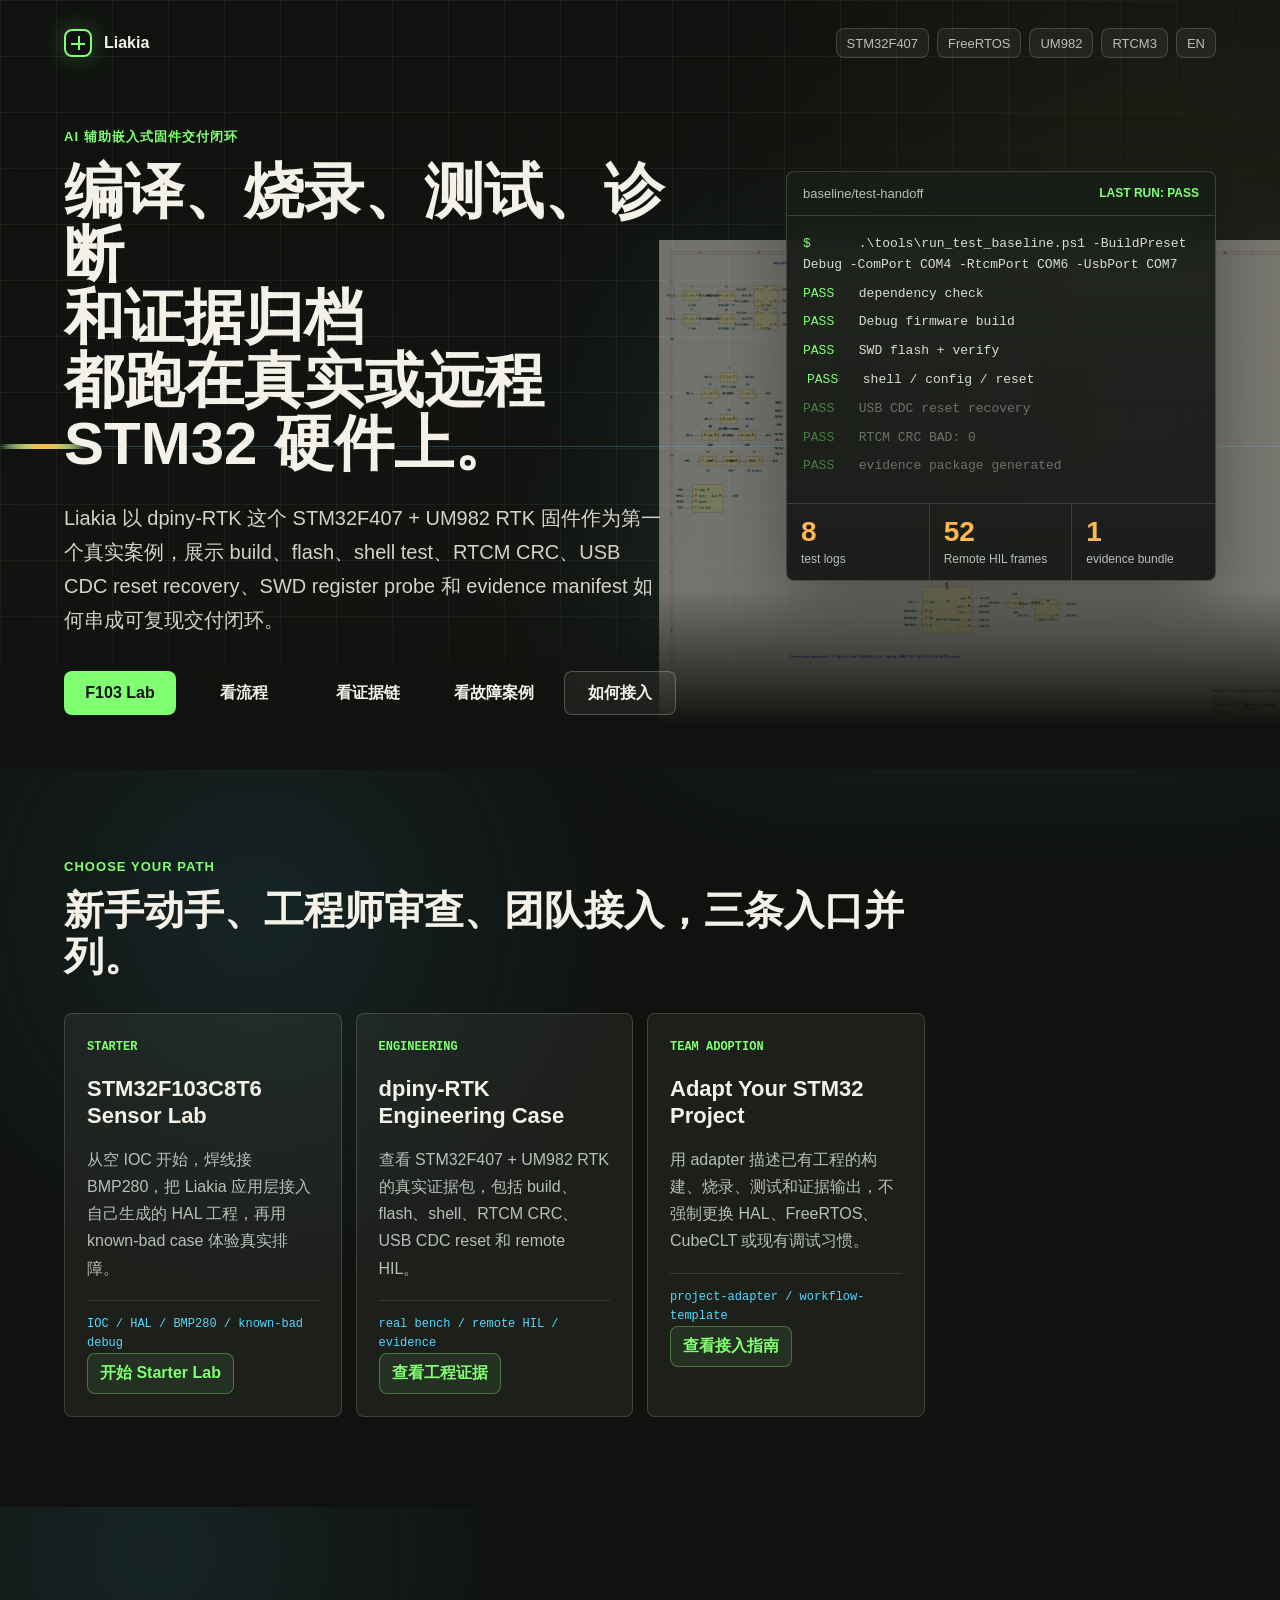
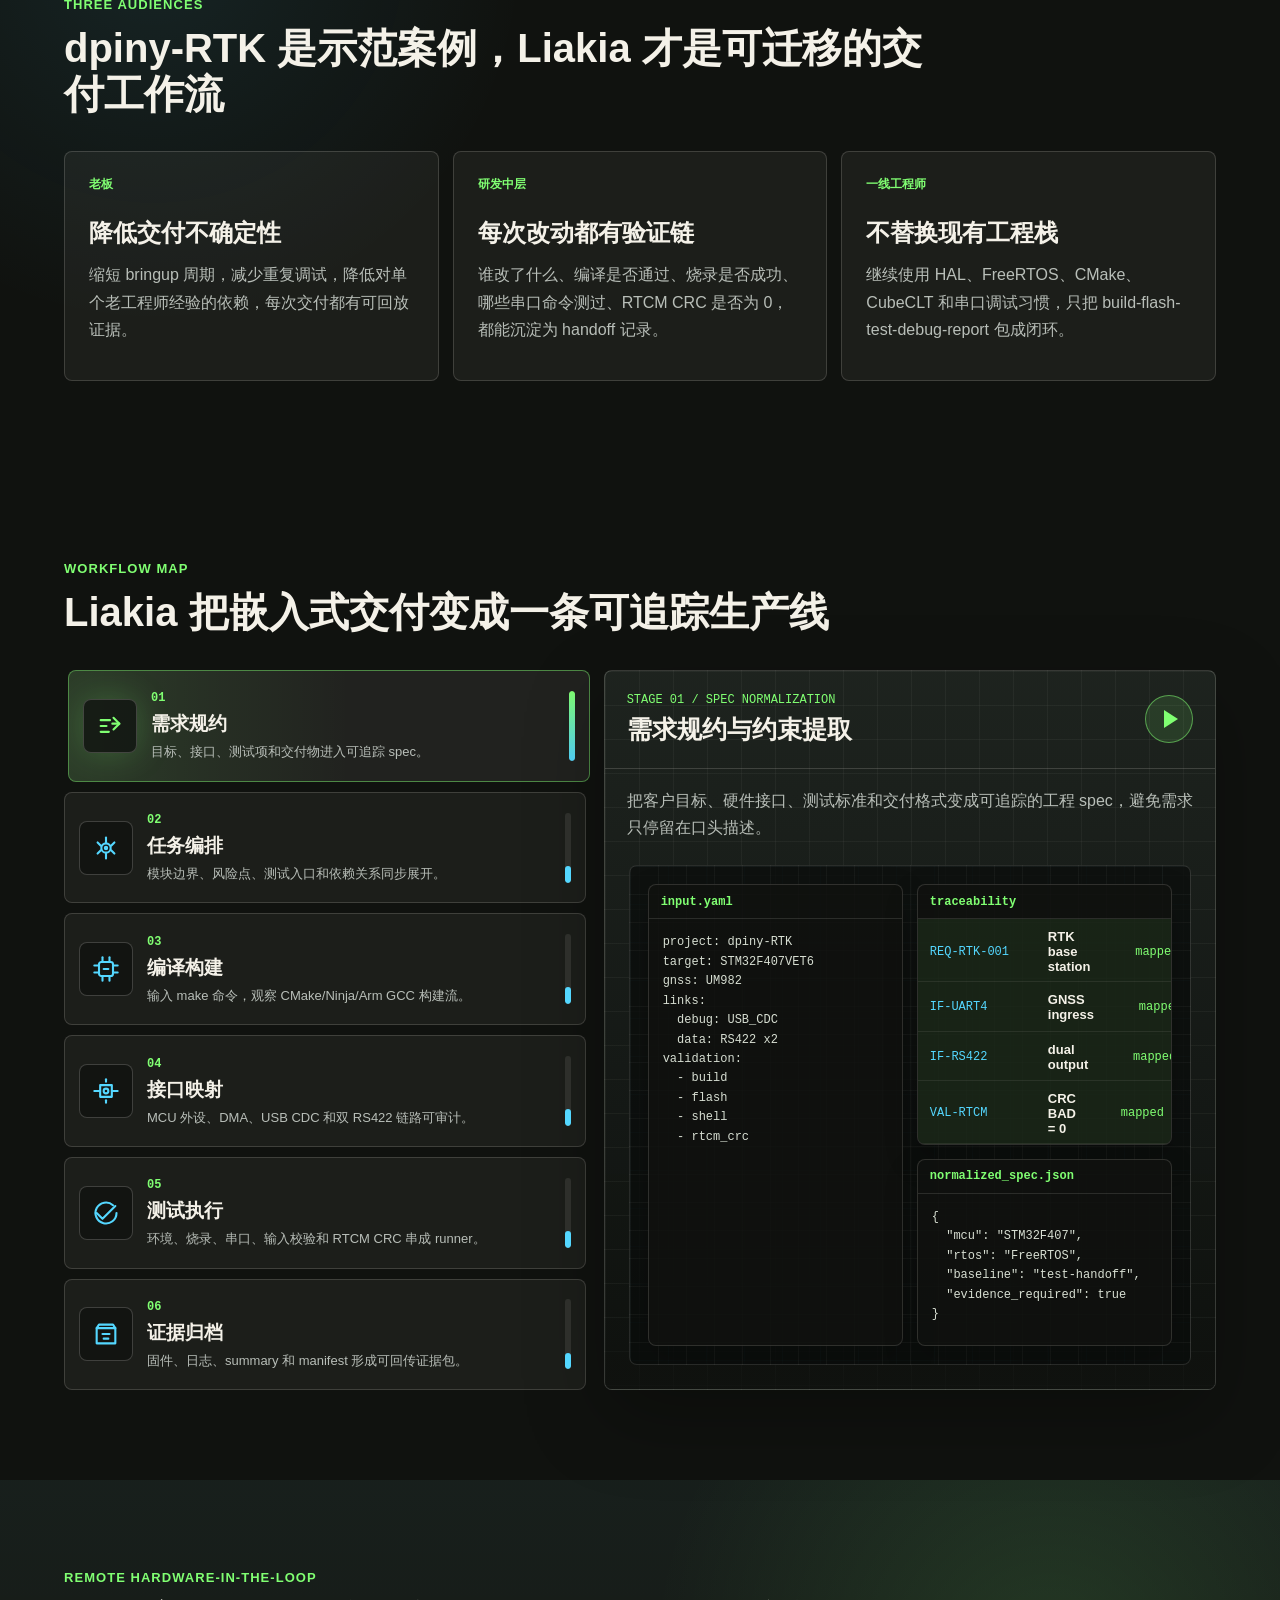
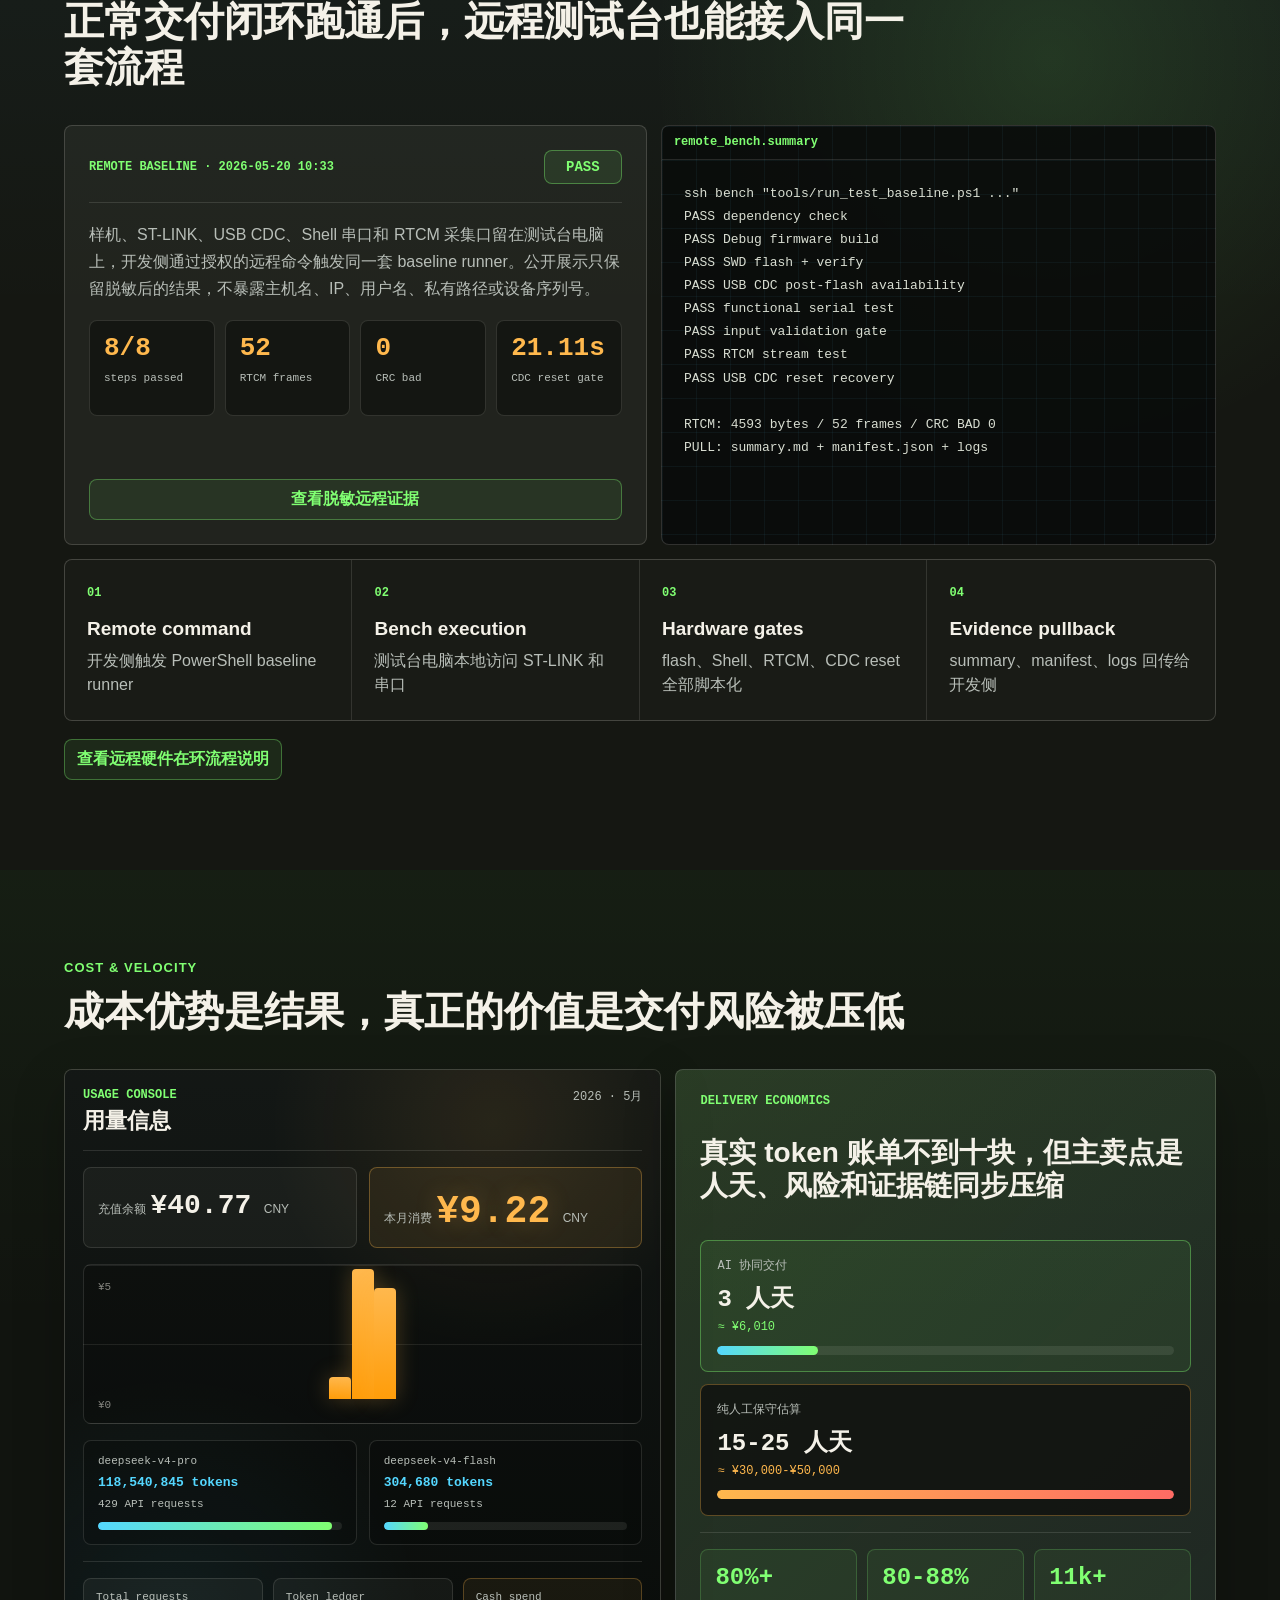
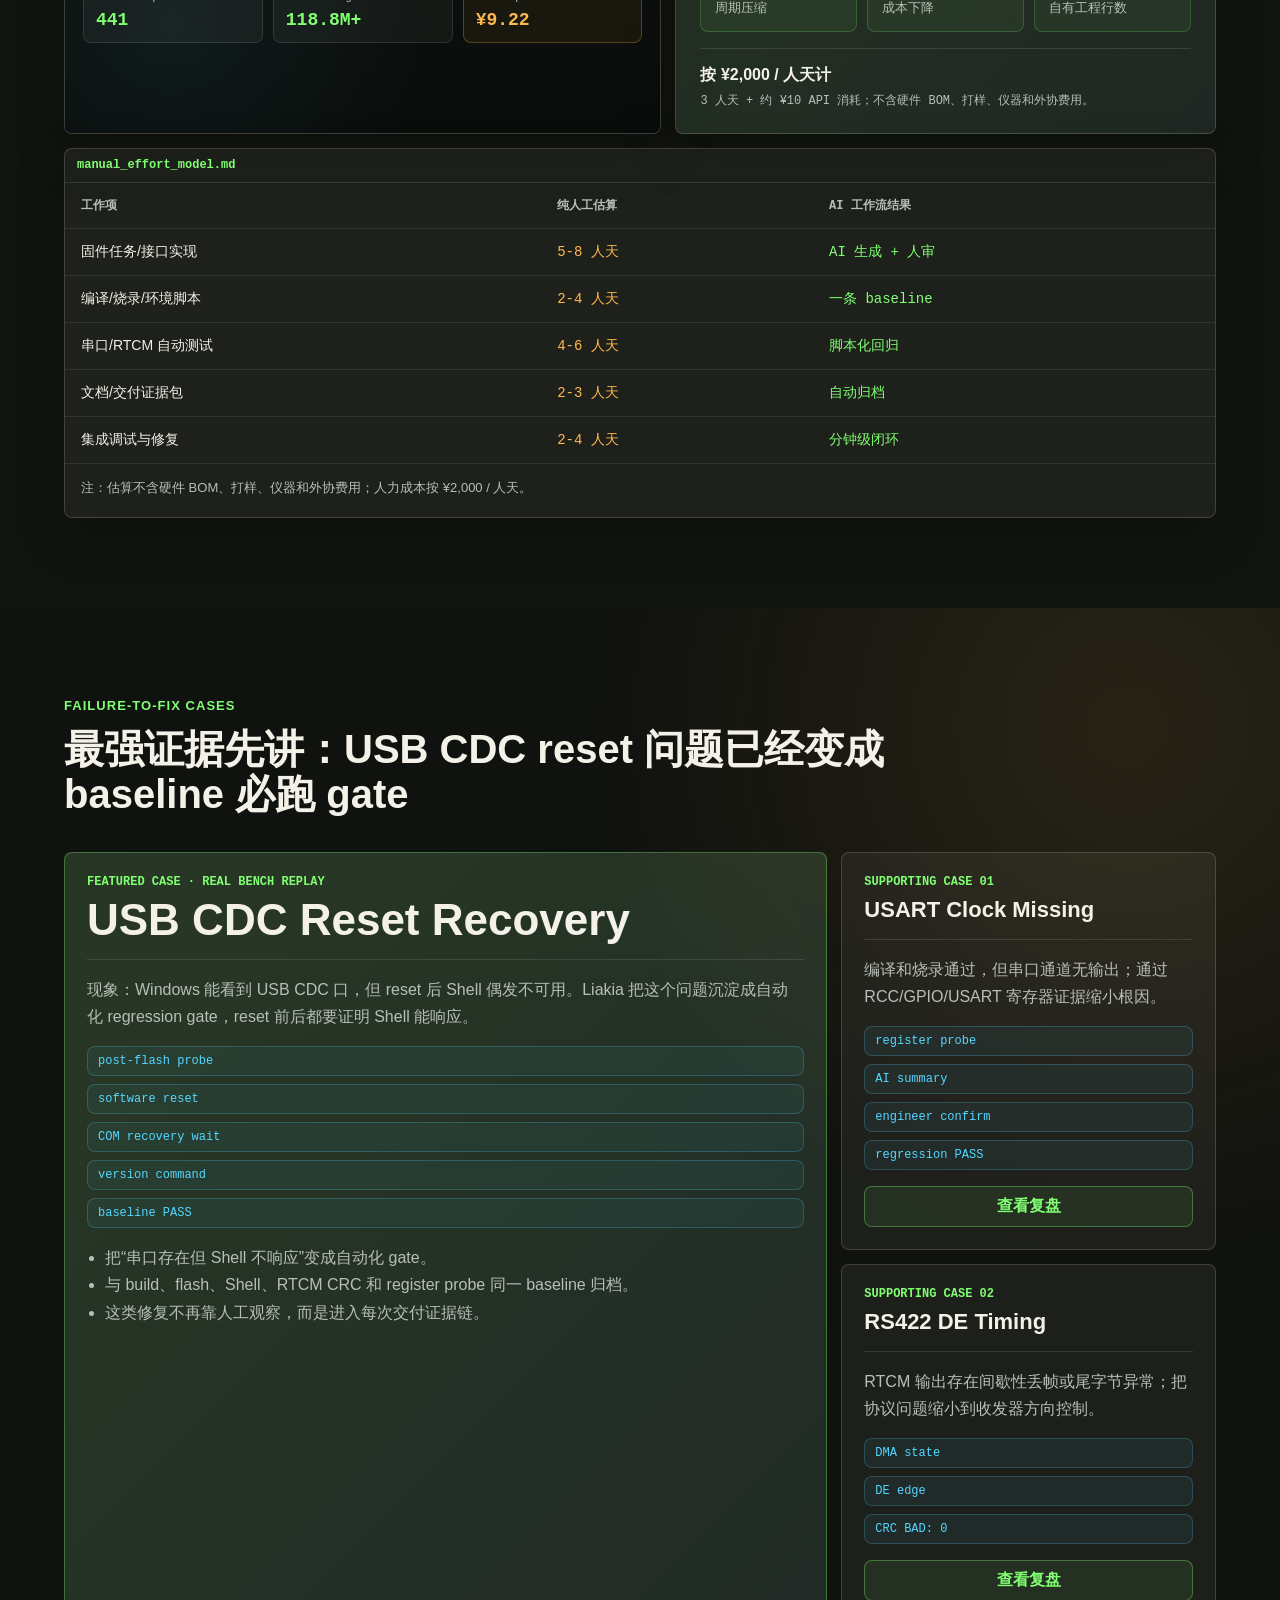
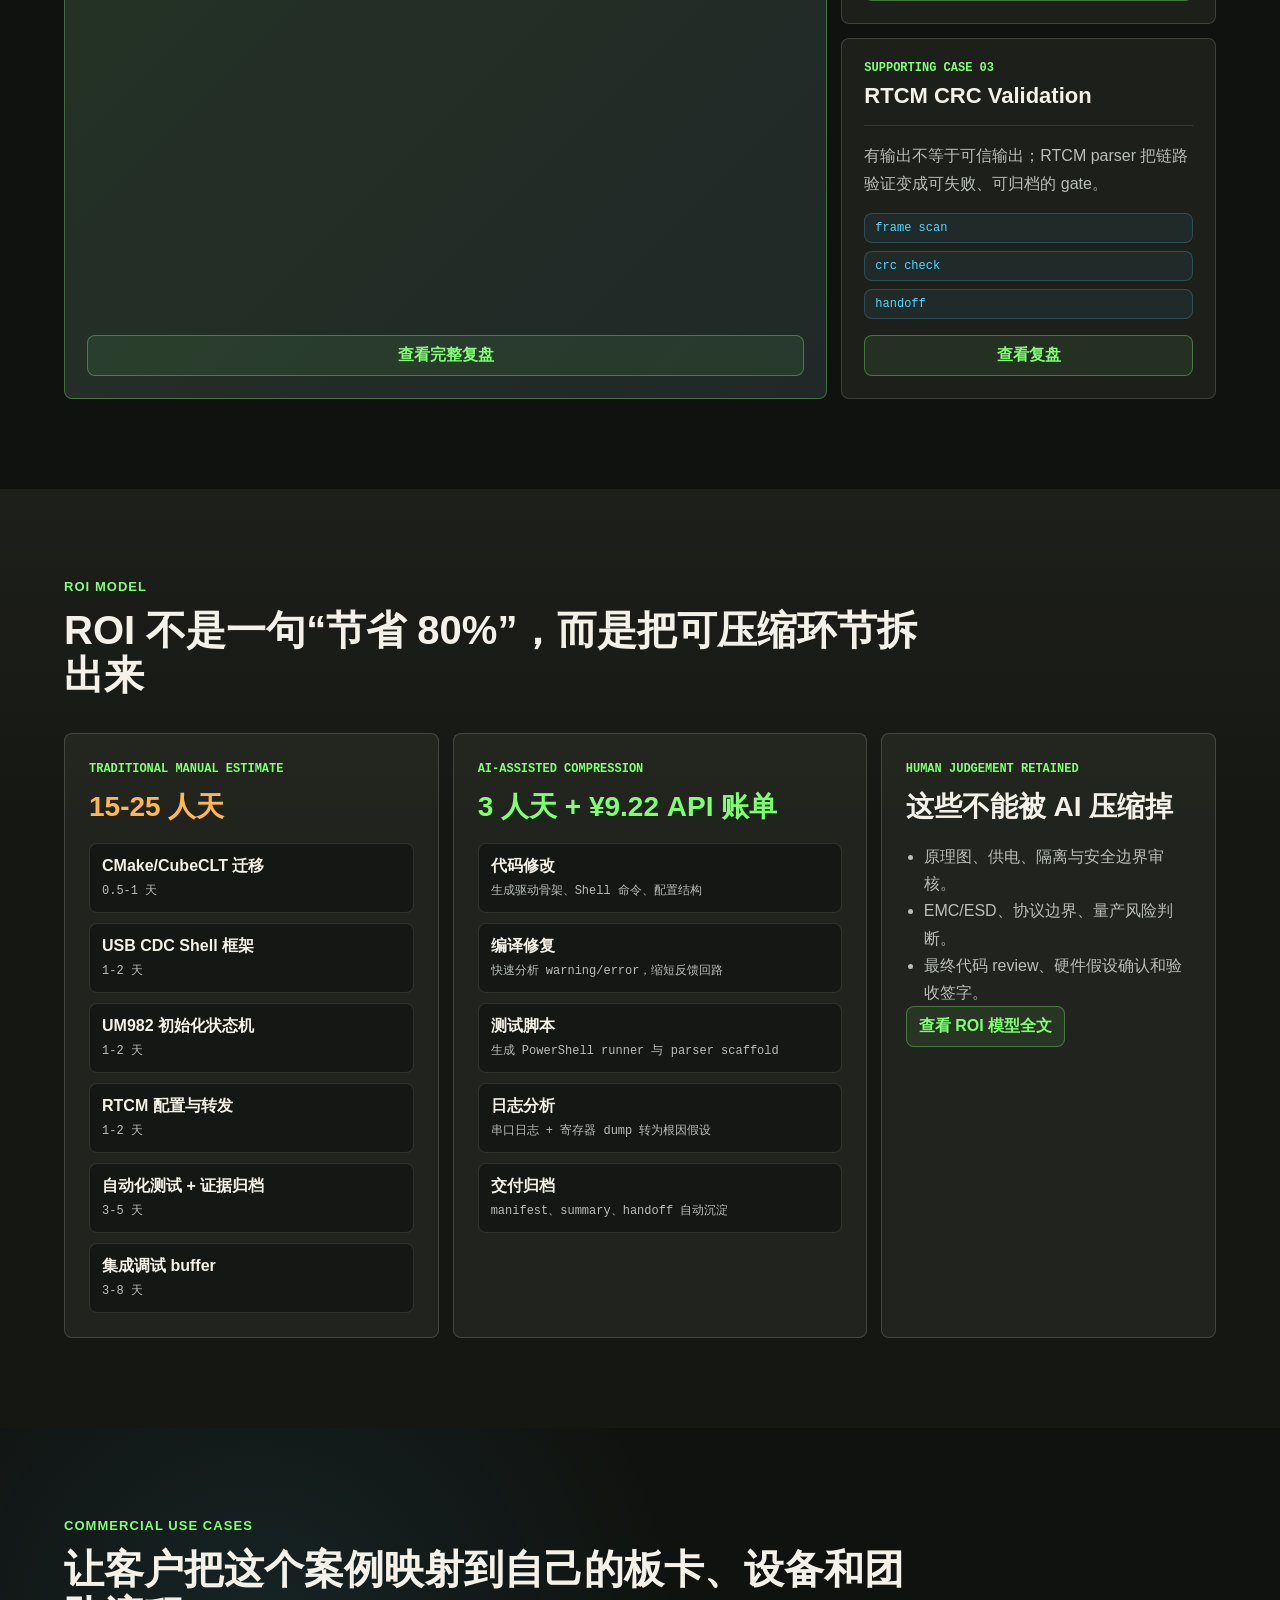
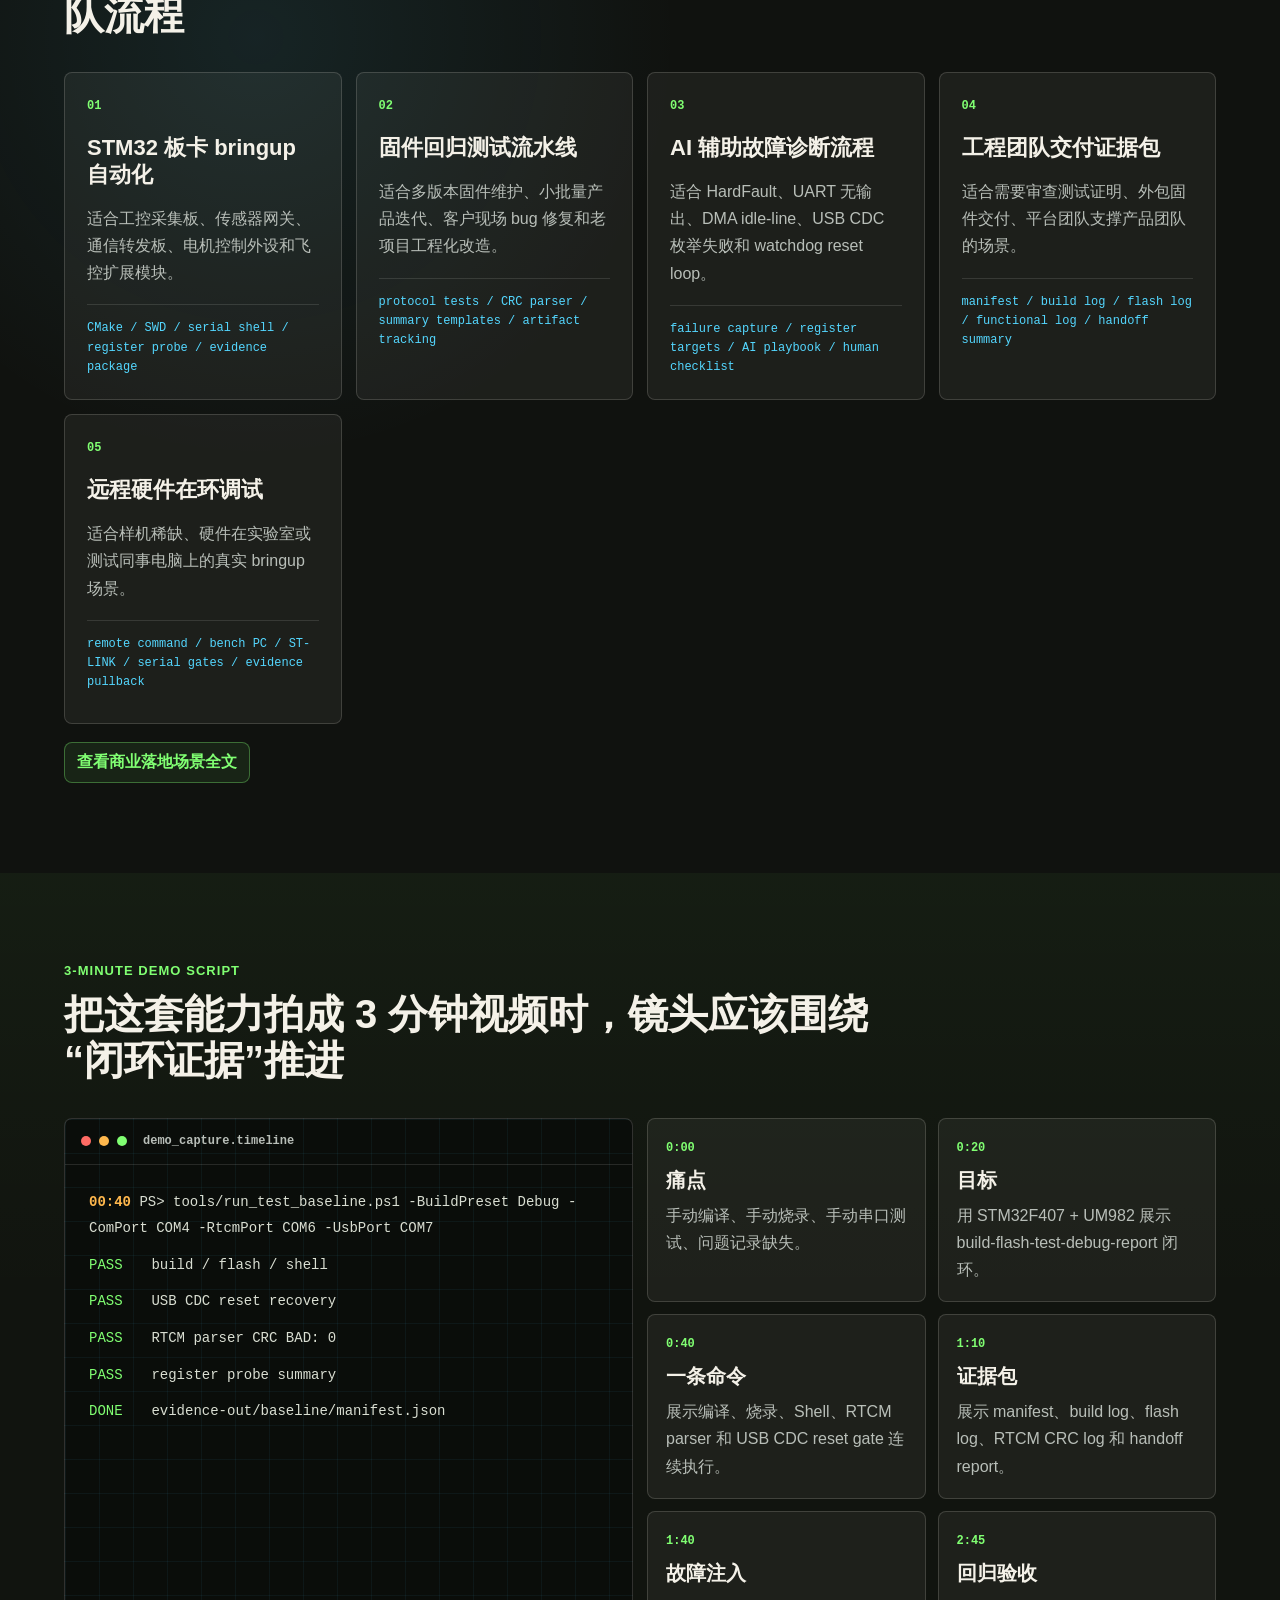
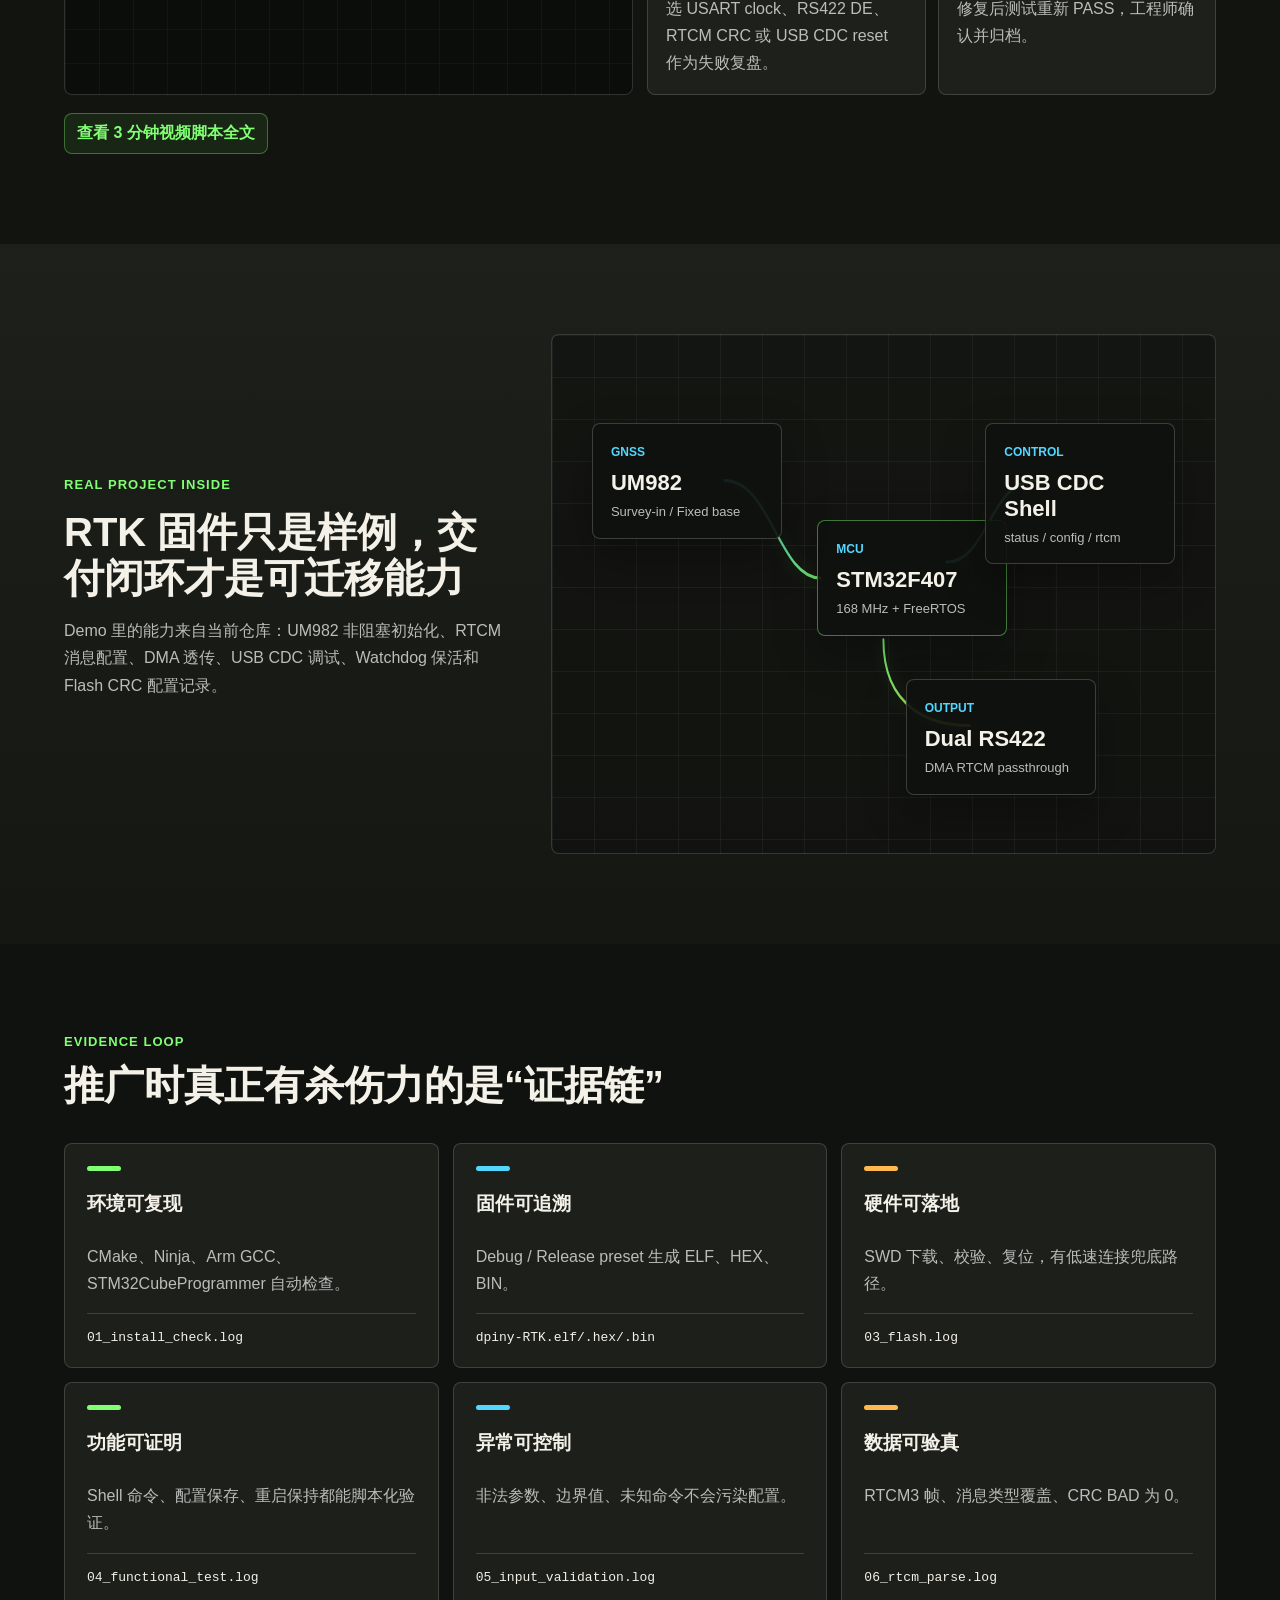
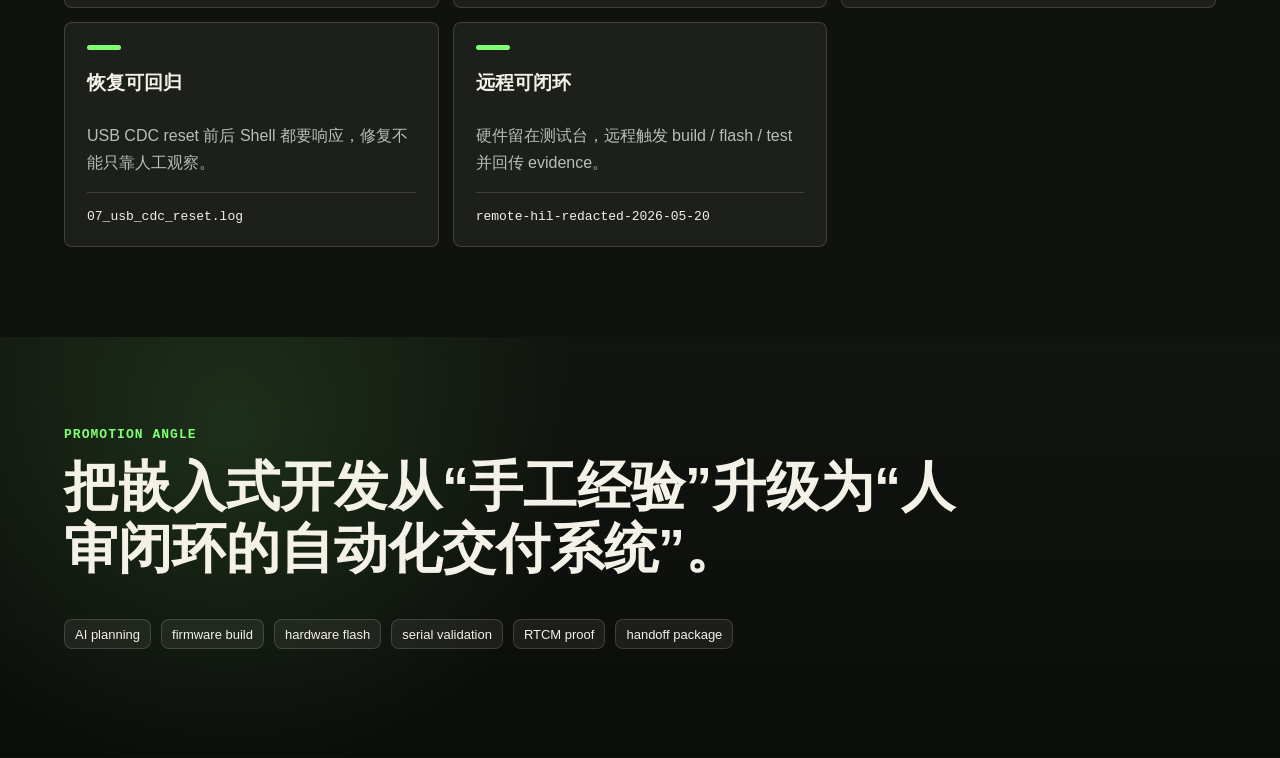
==== commit dbf5c8a6: "Polish Liakia docs and F103 starter lab" ====
--- a/docs/promo-demo/index.html
+++ b/docs/promo-demo/index.html
@@ -112,6 +112,7 @@
             <p><span>PASS</span> Debug firmware build</p>
             <p><span>PASS</span> SWD flash + verify</p>
             <p><span>PASS</span> shell / config / reset</p>
+            <p><span>PASS</span> USB CDC reset recovery</p>
             <p><span>PASS</span> RTCM CRC BAD: 0</p>
             <p><span>PASS</span> evidence package generated</p>
           </div>
@@ -143,7 +144,7 @@
             <h3>STM32F103C8T6 Sensor Lab</h3>
             <p>从空 IOC 开始，焊线接 BMP280，把 Liakia 应用层接入自己生成的 HAL 工程，再用 known-bad case 体验真实排障。</p>
             <em>IOC / HAL / BMP280 / known-bad debug</em>
-            <a class="doc-link" href="https://github.com/Sailiono/liakia-ai-embedded-workflow/tree/main/starter-kits/stm32f103-sensor-lab">开始 Starter Lab</a>
+            <a class="doc-link" href="https://github.com/Sailiono/liakia-ai-embedded-workflow/blob/main/starter-kits/stm32f103-sensor-lab/quick-start.zh-CN.md">开始 Starter Lab</a>
           </article>
           <article>
             <span>engineering</span>
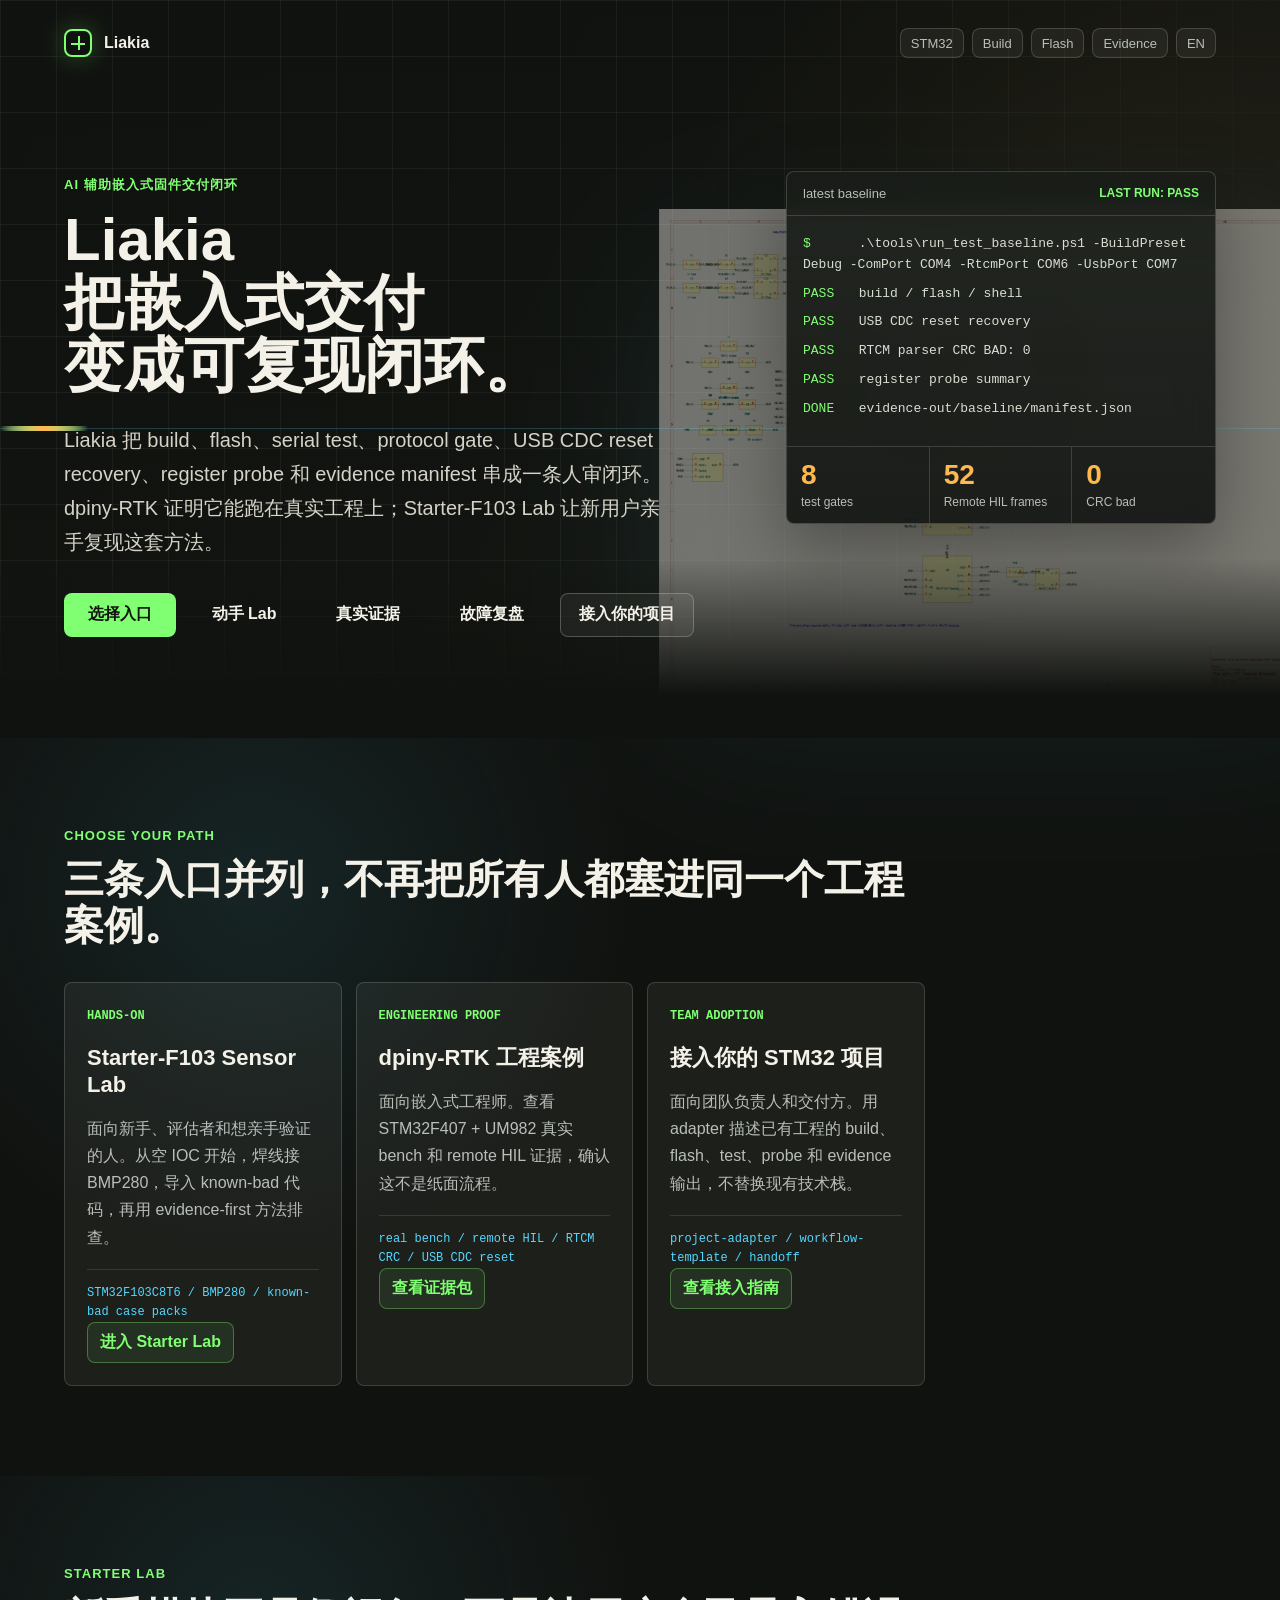
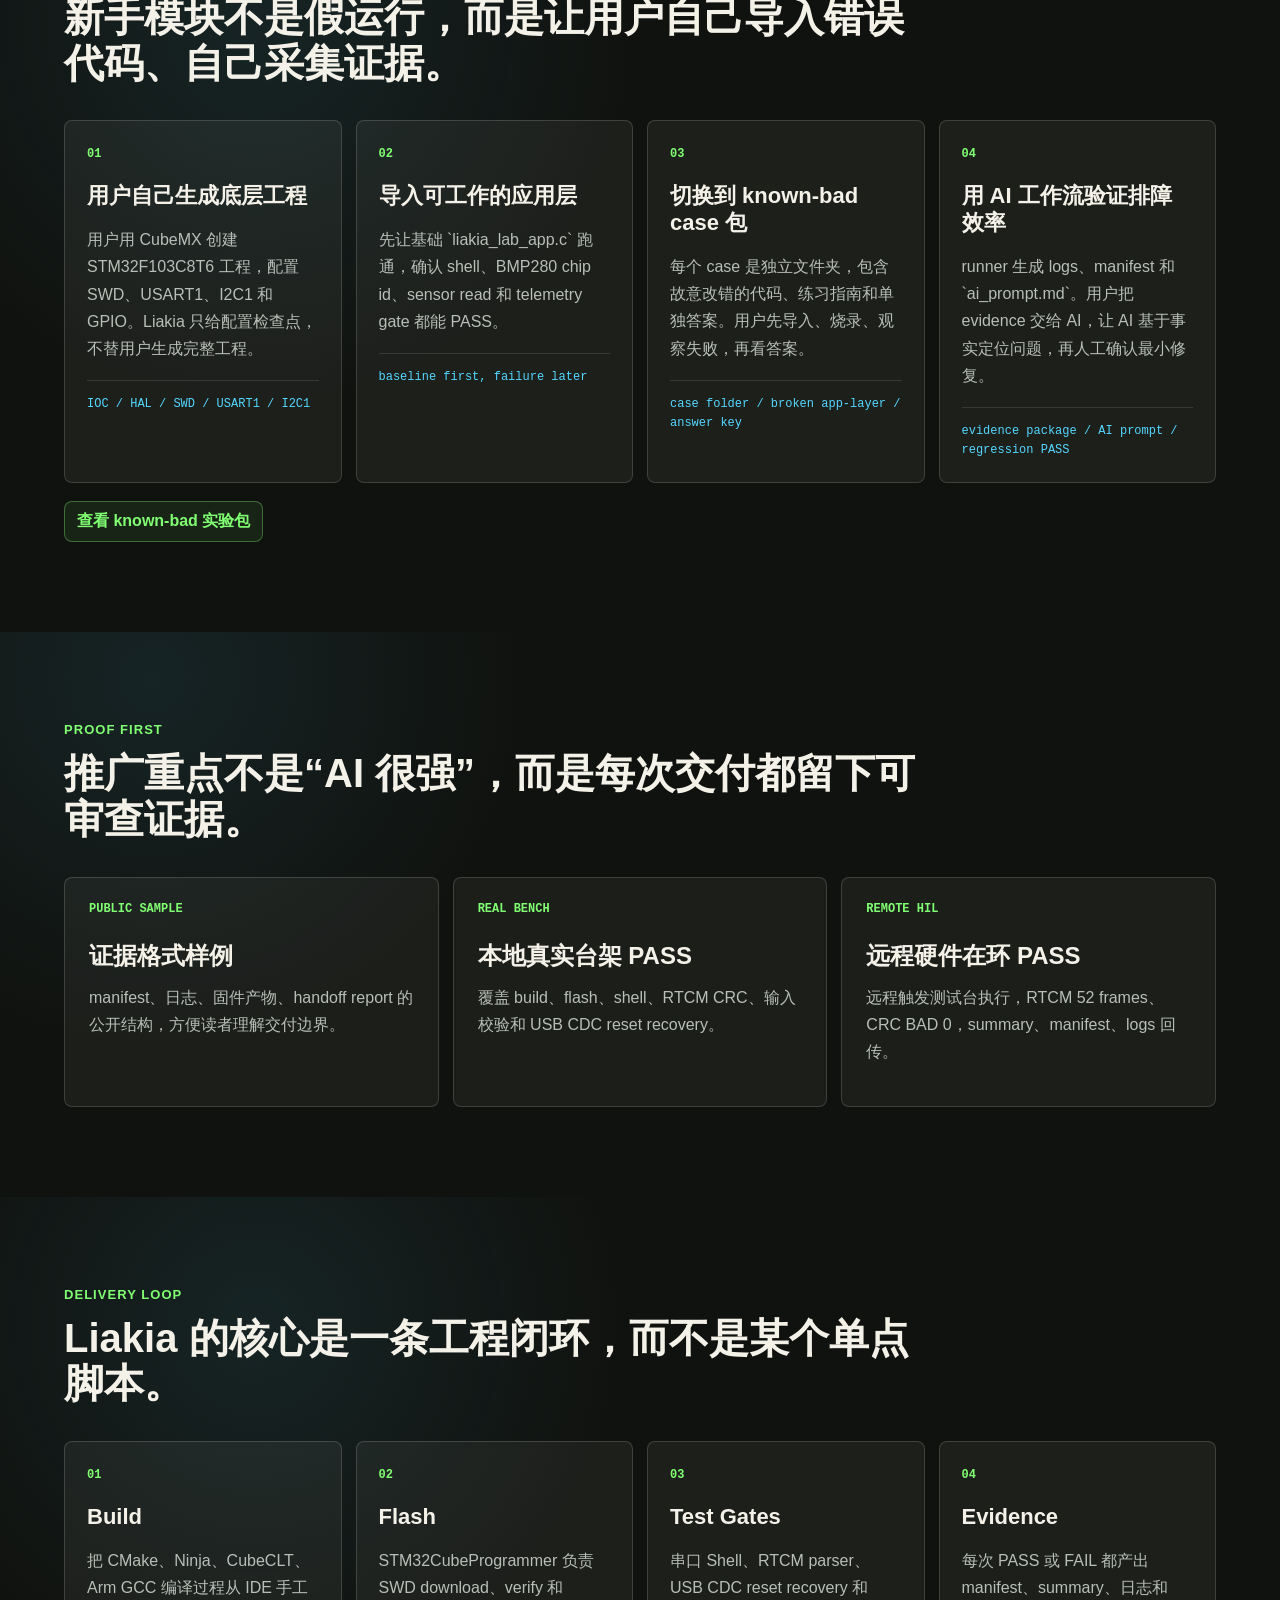
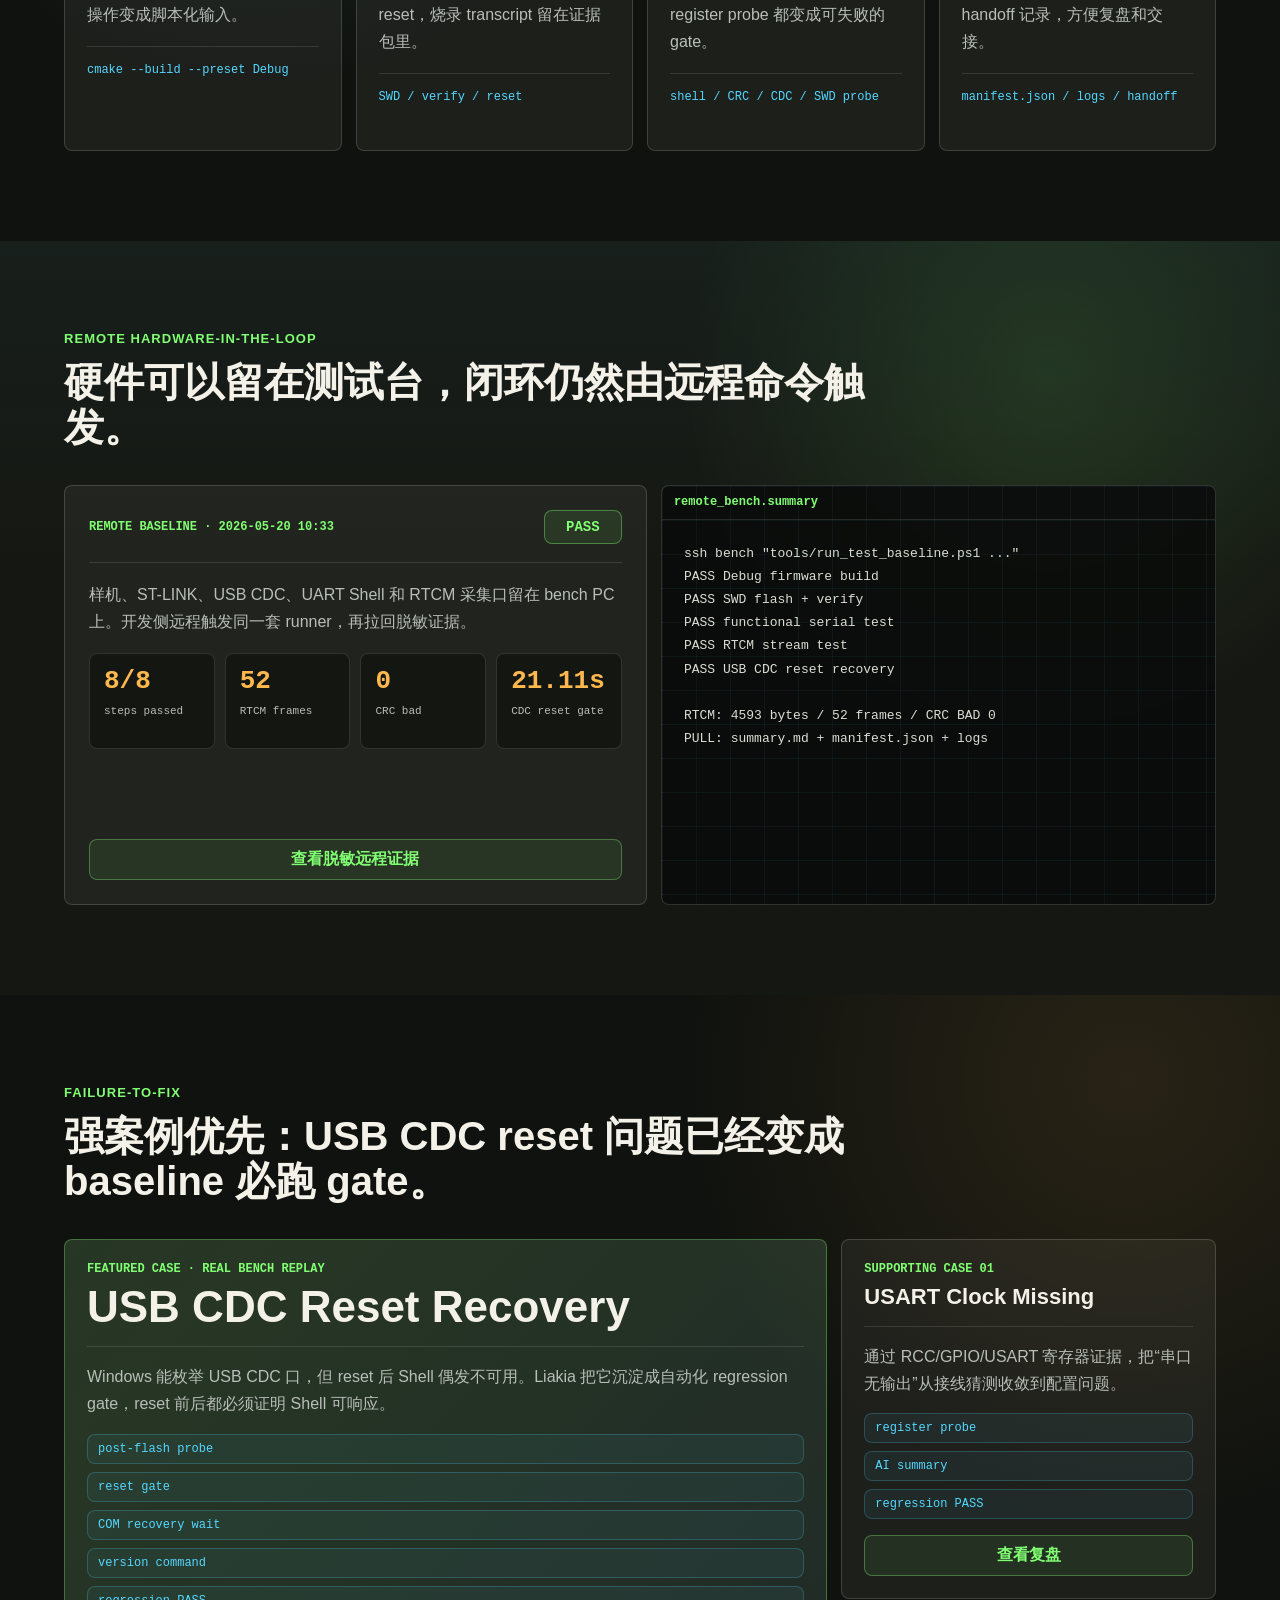
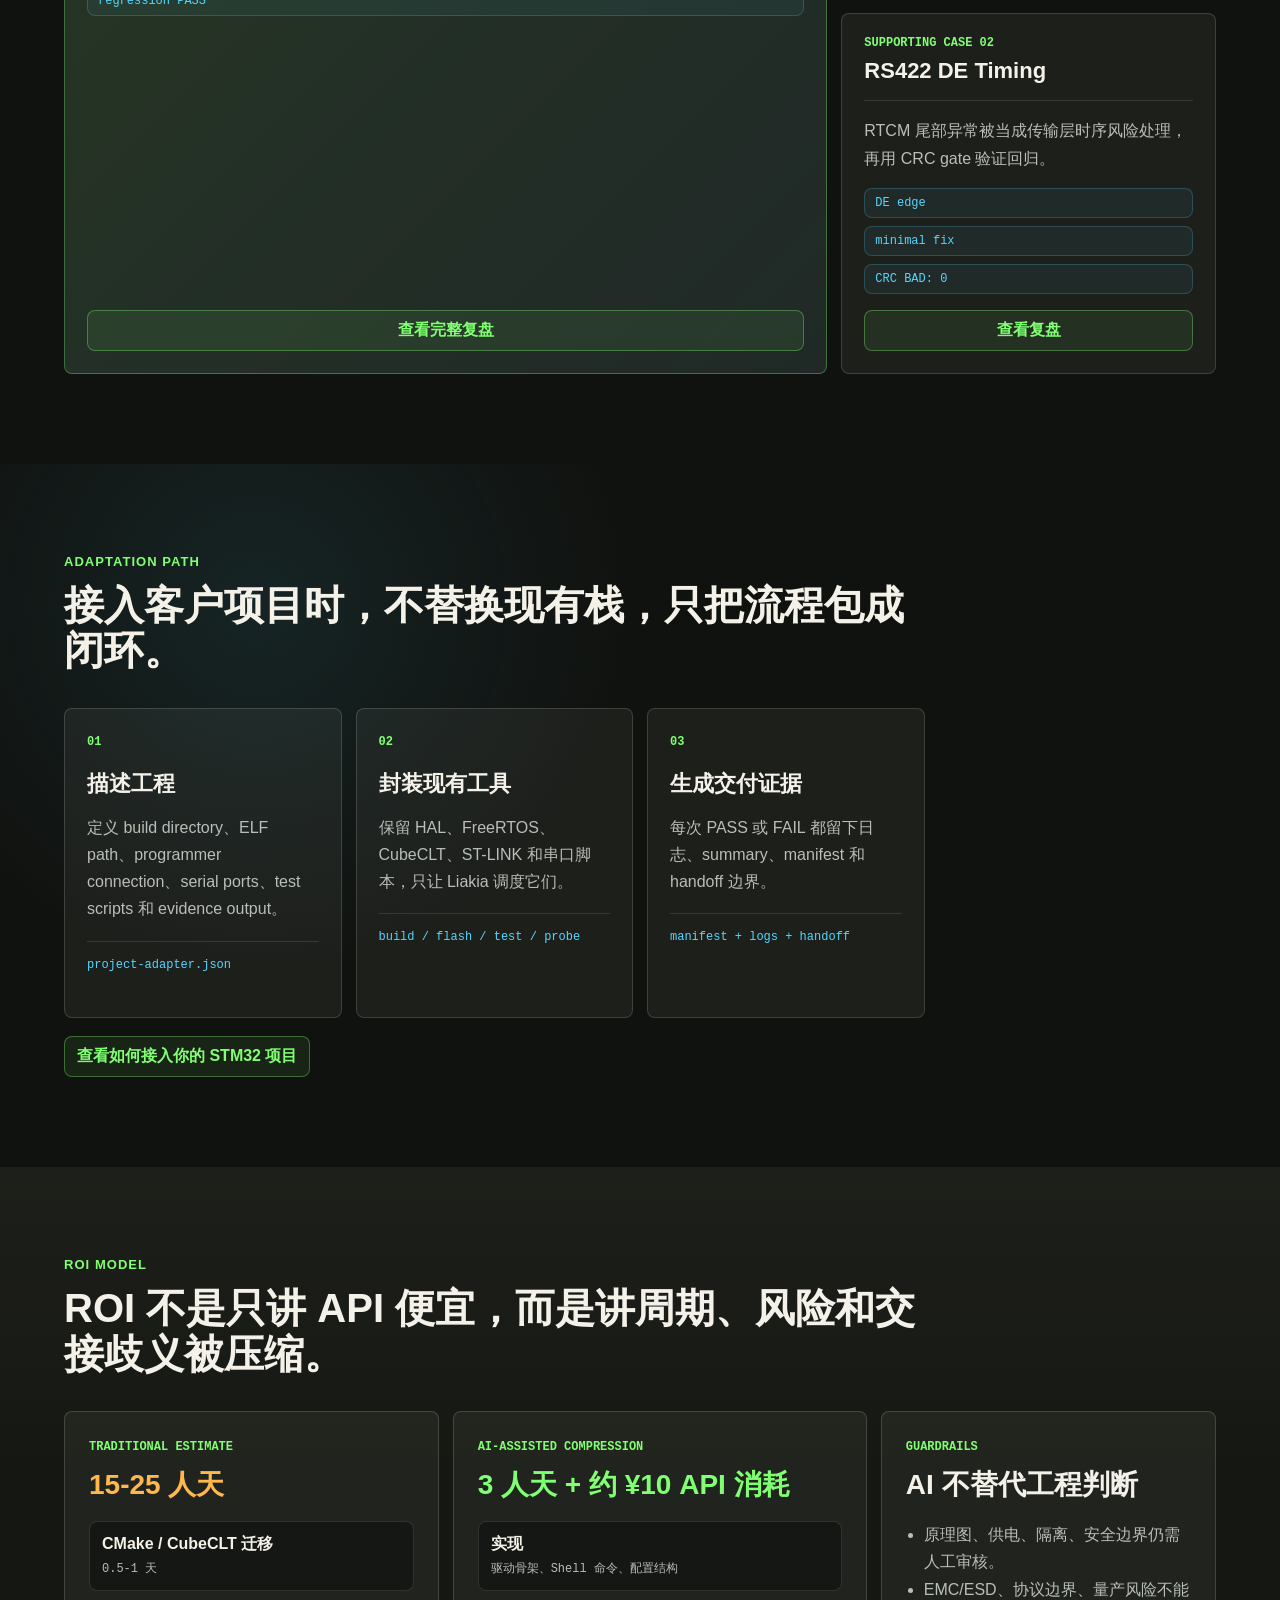
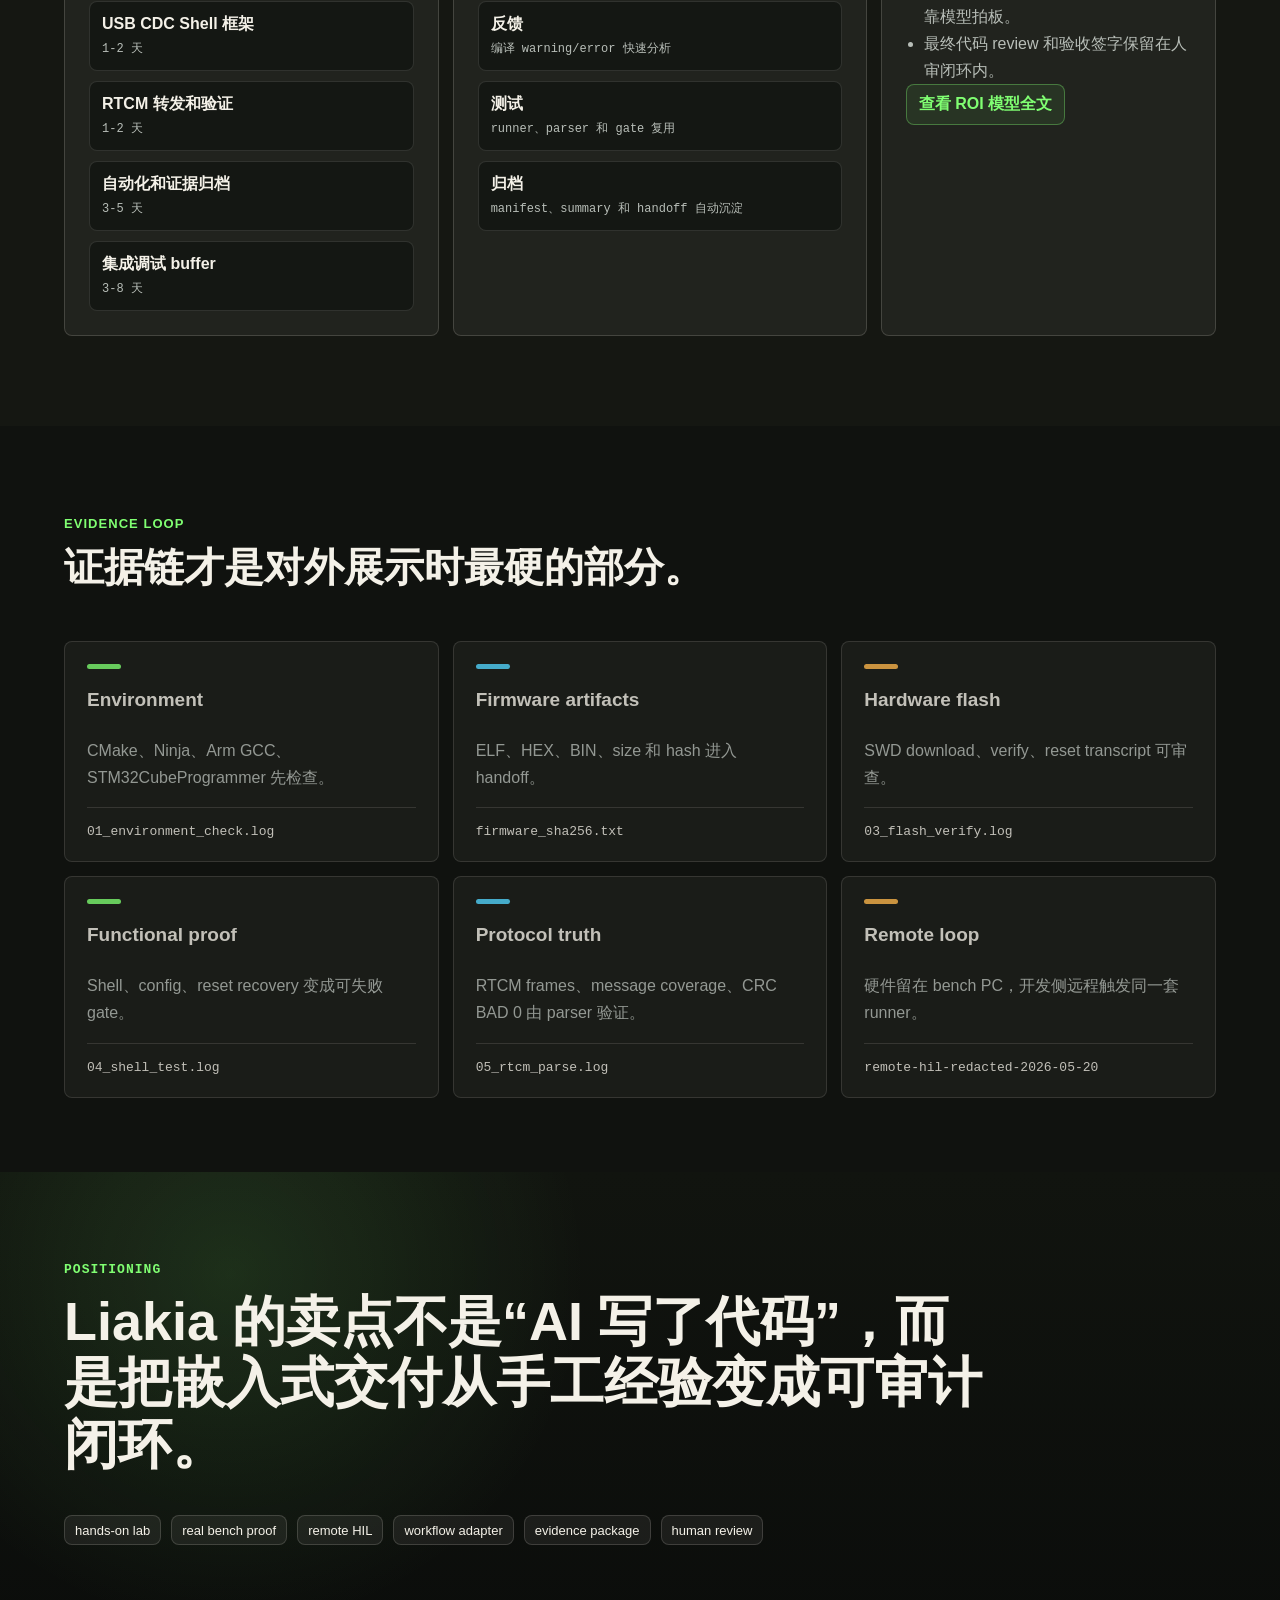
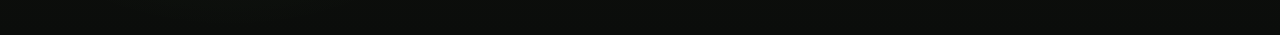
==== commit de196bc5: "Reframe starter lab and promo narrative" ====
--- a/docs/promo-demo/index.html
+++ b/docs/promo-demo/index.html
@@ -4,62 +4,11 @@
     <meta charset="utf-8">
     <meta name="viewport" content="width=device-width, initial-scale=1">
     <title>Liakia AI Embedded Workflow Demo</title>
-    <link rel="stylesheet" href="./styles.css?v=workflow-assets-20260520-bilingual">
+    <link rel="stylesheet" href="./styles.css?v=workflow-assets-20260521-reframed">
   </head>
   <body>
-    <svg class="icon-sprite" aria-hidden="true">
-      <symbol id="icon-intake" viewBox="0 0 24 24">
-        <path d="M4 7h8"></path>
-        <path d="M4 12h5"></path>
-        <path d="M4 17h7"></path>
-        <path d="M15 5l5 5-5 5"></path>
-        <path d="M14 10h6"></path>
-      </symbol>
-      <symbol id="icon-ai" viewBox="0 0 24 24">
-        <path d="M12 3v4"></path>
-        <path d="M12 17v4"></path>
-        <path d="M4.8 7.2l2.8 2.8"></path>
-        <path d="M16.4 14l2.8 2.8"></path>
-        <path d="M19.2 7.2l-2.8 2.8"></path>
-        <path d="M7.6 14l-2.8 2.8"></path>
-        <circle cx="12" cy="12" r="4"></circle>
-        <circle cx="12" cy="12" r="1"></circle>
-      </symbol>
-      <symbol id="icon-firmware" viewBox="0 0 24 24">
-        <rect x="6" y="6" width="12" height="12" rx="2"></rect>
-        <path d="M9 2v4"></path>
-        <path d="M15 2v4"></path>
-        <path d="M9 18v4"></path>
-        <path d="M15 18v4"></path>
-        <path d="M2 9h4"></path>
-        <path d="M2 15h4"></path>
-        <path d="M18 9h4"></path>
-        <path d="M18 15h4"></path>
-        <path d="M10 12h4"></path>
-      </symbol>
-      <symbol id="icon-hardware" viewBox="0 0 24 24">
-        <path d="M7 7h10v10H7z"></path>
-        <path d="M4 12H2"></path>
-        <path d="M22 12h-2"></path>
-        <path d="M12 4V2"></path>
-        <path d="M12 22v-2"></path>
-        <path d="M17 12h3"></path>
-        <path d="M4 12h3"></path>
-        <circle cx="12" cy="12" r="2"></circle>
-      </symbol>
-      <symbol id="icon-verify" viewBox="0 0 24 24">
-        <path d="M20 6L9 17l-5-5"></path>
-        <path d="M21 12a9 9 0 1 1-3-6.7"></path>
-      </symbol>
-      <symbol id="icon-archive" viewBox="0 0 24 24">
-        <path d="M4 7h16v13H4z"></path>
-        <path d="M4 7l2-3h12l2 3"></path>
-        <path d="M9 12h6"></path>
-        <path d="M10 16h4"></path>
-      </symbol>
-    </svg>
     <main class="page-shell">
-      <section class="hero" aria-label="AI embedded workflow hero">
+      <section class="hero" aria-label="Liakia workflow hero">
         <div class="hero-grid" aria-hidden="true"></div>
         <div class="signal-rail" aria-hidden="true">
           <span></span>
@@ -74,10 +23,10 @@
             <span>Liakia</span>
           </div>
           <div class="nav-pills">
-            <span>STM32F407</span>
-            <span>FreeRTOS</span>
-            <span>UM982</span>
-            <span>RTCM3</span>
+            <span>STM32</span>
+            <span>Build</span>
+            <span>Flash</span>
+            <span>Evidence</span>
             <a href="./index.en.html">EN</a>
           </div>
         </nav>
@@ -85,49 +34,47 @@
         <div class="hero-content">
           <p class="eyebrow">AI 辅助嵌入式固件交付闭环</p>
           <h1>
-            <span>编译、烧录、测试、诊断</span>
-            <span>和证据归档</span>
-            <span>都跑在真实或远程 STM32 硬件上。</span>
+            <span>Liakia</span>
+            <span>把嵌入式交付</span>
+            <span>变成可复现闭环。</span>
           </h1>
           <p class="hero-copy">
-            Liakia 以 dpiny-RTK 这个 STM32F407 + UM982 RTK 固件作为第一个真实案例，展示 build、flash、shell test、RTCM CRC、USB CDC reset recovery、SWD register probe 和 evidence manifest 如何串成可复现交付闭环。
+            Liakia 把 build、flash、serial test、protocol gate、USB CDC reset recovery、register probe 和 evidence manifest 串成一条人审闭环。dpiny-RTK 证明它能跑在真实工程上；Starter-F103 Lab 让新用户亲手复现这套方法。
           </p>
-          <div class="hero-actions" aria-label="Key proof points">
-            <a href="#paths">F103 Lab</a>
-            <a href="#pipeline">看流程</a>
-            <a href="#evidence">看证据链</a>
-            <a href="#cases">看故障案例</a>
-            <a href="https://github.com/Sailiono/liakia-ai-embedded-workflow/blob/main/docs/adapt-your-stm32-project.zh-CN.md">如何接入</a>
-          </div>
-        </div>
-
-        <aside class="mission-panel" aria-label="Live baseline dashboard">
+          <div class="hero-actions" aria-label="Key paths">
+            <a href="#paths">选择入口</a>
+            <a href="#starter-lab">动手 Lab</a>
+            <a href="#proof">真实证据</a>
+            <a href="#cases">故障复盘</a>
+            <a href="https://github.com/Sailiono/liakia-ai-embedded-workflow/blob/main/docs/adapt-your-stm32-project.zh-CN.md">接入你的项目</a>
+          </div>
+        </div>
+
+        <aside class="mission-panel" aria-label="Latest baseline dashboard">
           <div class="panel-header">
-            <span>baseline/test-handoff</span>
+            <span>latest baseline</span>
             <strong>LAST RUN: PASS</strong>
           </div>
           <div class="terminal" aria-label="Automation terminal">
             <p><span>$</span> .\tools\run_test_baseline.ps1 -BuildPreset Debug -ComPort COM4 -RtcmPort COM6 -UsbPort COM7</p>
-            <p><span>PASS</span> dependency check</p>
-            <p><span>PASS</span> Debug firmware build</p>
-            <p><span>PASS</span> SWD flash + verify</p>
-            <p><span>PASS</span> shell / config / reset</p>
+            <p><span>PASS</span> build / flash / shell</p>
             <p><span>PASS</span> USB CDC reset recovery</p>
-            <p><span>PASS</span> RTCM CRC BAD: 0</p>
-            <p><span>PASS</span> evidence package generated</p>
+            <p><span>PASS</span> RTCM parser CRC BAD: 0</p>
+            <p><span>PASS</span> register probe summary</p>
+            <p><span>DONE</span> evidence-out/baseline/manifest.json</p>
           </div>
           <div class="metric-strip">
             <div>
               <strong>8</strong>
-              <span>test logs</span>
+              <span>test gates</span>
             </div>
             <div>
               <strong>52</strong>
               <span>Remote HIL frames</span>
             </div>
             <div>
-              <strong>1</strong>
-              <span>evidence bundle</span>
+              <strong>0</strong>
+              <span>CRC bad</span>
             </div>
           </div>
         </aside>
@@ -136,142 +83,128 @@
       <section id="paths" class="usecase-section" aria-label="Choose your path">
         <div class="section-heading">
           <p>choose your path</p>
-          <h2>新手动手、工程师审查、团队接入，三条入口并列。</h2>
+          <h2>三条入口并列，不再把所有人都塞进同一个工程案例。</h2>
         </div>
         <div class="usecase-grid">
           <article>
-            <span>starter</span>
-            <h3>STM32F103C8T6 Sensor Lab</h3>
-            <p>从空 IOC 开始，焊线接 BMP280，把 Liakia 应用层接入自己生成的 HAL 工程，再用 known-bad case 体验真实排障。</p>
-            <em>IOC / HAL / BMP280 / known-bad debug</em>
-            <a class="doc-link" href="https://github.com/Sailiono/liakia-ai-embedded-workflow/blob/main/starter-kits/stm32f103-sensor-lab/quick-start.zh-CN.md">开始 Starter Lab</a>
-          </article>
-          <article>
-            <span>engineering</span>
-            <h3>dpiny-RTK Engineering Case</h3>
-            <p>查看 STM32F407 + UM982 RTK 的真实证据包，包括 build、flash、shell、RTCM CRC、USB CDC reset 和 remote HIL。</p>
-            <em>real bench / remote HIL / evidence</em>
-            <a class="doc-link" href="https://github.com/Sailiono/liakia-ai-embedded-workflow/blob/main/evidence/README.md">查看工程证据</a>
+            <span>hands-on</span>
+            <h3>Starter-F103 Sensor Lab</h3>
+            <p>面向新手、评估者和想亲手验证的人。从空 IOC 开始，焊线接 BMP280，导入 known-bad 代码，再用 evidence-first 方法排查。</p>
+            <em>STM32F103C8T6 / BMP280 / known-bad case packs</em>
+            <a class="doc-link" href="https://github.com/Sailiono/liakia-ai-embedded-workflow/blob/main/starter-kits/stm32f103-sensor-lab/README.zh-CN.md">进入 Starter Lab</a>
+          </article>
+          <article>
+            <span>engineering proof</span>
+            <h3>dpiny-RTK 工程案例</h3>
+            <p>面向嵌入式工程师。查看 STM32F407 + UM982 真实 bench 和 remote HIL 证据，确认这不是纸面流程。</p>
+            <em>real bench / remote HIL / RTCM CRC / USB CDC reset</em>
+            <a class="doc-link" href="https://github.com/Sailiono/liakia-ai-embedded-workflow/blob/main/evidence/README.md">查看证据包</a>
           </article>
           <article>
             <span>team adoption</span>
-            <h3>Adapt Your STM32 Project</h3>
-            <p>用 adapter 描述已有工程的构建、烧录、测试和证据输出，不强制更换 HAL、FreeRTOS、CubeCLT 或现有调试习惯。</p>
-            <em>project-adapter / workflow-template</em>
+            <h3>接入你的 STM32 项目</h3>
+            <p>面向团队负责人和交付方。用 adapter 描述已有工程的 build、flash、test、probe 和 evidence 输出，不替换现有技术栈。</p>
+            <em>project-adapter / workflow-template / handoff</em>
             <a class="doc-link" href="https://github.com/Sailiono/liakia-ai-embedded-workflow/blob/main/docs/adapt-your-stm32-project.zh-CN.md">查看接入指南</a>
           </article>
         </div>
       </section>
 
-      <section class="audience-section" aria-label="Why this workflow matters">
-        <div class="section-heading">
-          <p>three audiences</p>
-          <h2>dpiny-RTK 是示范案例，Liakia 才是可迁移的交付工作流</h2>
+      <section id="starter-lab" class="usecase-section" aria-label="Starter lab">
+        <div class="section-heading">
+          <p>starter lab</p>
+          <h2>新手模块不是假运行，而是让用户自己导入错误代码、自己采集证据。</h2>
+        </div>
+        <div class="usecase-grid">
+          <article>
+            <span>01</span>
+            <h3>用户自己生成底层工程</h3>
+            <p>用户用 CubeMX 创建 STM32F103C8T6 工程，配置 SWD、USART1、I2C1 和 GPIO。Liakia 只给配置检查点，不替用户生成完整工程。</p>
+            <em>IOC / HAL / SWD / USART1 / I2C1</em>
+          </article>
+          <article>
+            <span>02</span>
+            <h3>导入可工作的应用层</h3>
+            <p>先让基础 `liakia_lab_app.c` 跑通，确认 shell、BMP280 chip id、sensor read 和 telemetry gate 都能 PASS。</p>
+            <em>baseline first, failure later</em>
+          </article>
+          <article>
+            <span>03</span>
+            <h3>切换到 known-bad case 包</h3>
+            <p>每个 case 是独立文件夹，包含故意改错的代码、练习指南和单独答案。用户先导入、烧录、观察失败，再看答案。</p>
+            <em>case folder / broken app-layer / answer key</em>
+          </article>
+          <article>
+            <span>04</span>
+            <h3>用 AI 工作流验证排障效率</h3>
+            <p>runner 生成 logs、manifest 和 `ai_prompt.md`。用户把 evidence 交给 AI，让 AI 基于事实定位问题，再人工确认最小修复。</p>
+            <em>evidence package / AI prompt / regression PASS</em>
+          </article>
+        </div>
+        <a class="section-link" href="https://github.com/Sailiono/liakia-ai-embedded-workflow/blob/main/starter-kits/stm32f103-sensor-lab/known-bad-cases/README.zh-CN.md">查看 known-bad 实验包</a>
+      </section>
+
+      <section id="proof" class="audience-section" aria-label="Evidence packages">
+        <div class="section-heading">
+          <p>proof first</p>
+          <h2>推广重点不是“AI 很强”，而是每次交付都留下可审查证据。</h2>
         </div>
         <div class="audience-grid">
           <article>
-            <span>老板</span>
-            <h3>降低交付不确定性</h3>
-            <p>缩短 bringup 周期，减少重复调试，降低对单个老工程师经验的依赖，每次交付都有可回放证据。</p>
-          </article>
-          <article>
-            <span>研发中层</span>
-            <h3>每次改动都有验证链</h3>
-            <p>谁改了什么、编译是否通过、烧录是否成功、哪些串口命令测过、RTCM CRC 是否为 0，都能沉淀为 handoff 记录。</p>
-          </article>
-          <article>
-            <span>一线工程师</span>
-            <h3>不替换现有工程栈</h3>
-            <p>继续使用 HAL、FreeRTOS、CMake、CubeCLT 和串口调试习惯，只把 build-flash-test-debug-report 包成闭环。</p>
-          </article>
-        </div>
-      </section>
-
-      <section id="pipeline" class="workflow-section">
-        <div class="section-heading">
-          <p>workflow map</p>
-          <h2>Liakia 把嵌入式交付变成一条可追踪生产线</h2>
-        </div>
-        <div class="pipeline-lab" aria-label="Embedded delivery pipeline explorer">
-          <div class="stage-selector" role="tablist" aria-label="Workflow stages">
-            <button class="stage-card is-active" type="button" role="tab" aria-selected="true" data-stage="0">
-              <span class="stage-icon"><svg><use href="#icon-intake"></use></svg></span>
-              <span class="stage-meta">
-                <span class="stage-number">01</span>
-                <strong>需求规约</strong>
-                <small>目标、接口、测试项和交付物进入可追踪 spec。</small>
-              </span>
-              <span class="stage-meter"></span>
-            </button>
-            <button class="stage-card" type="button" role="tab" aria-selected="false" data-stage="1">
-              <span class="stage-icon"><svg><use href="#icon-ai"></use></svg></span>
-              <span class="stage-meta">
-                <span class="stage-number">02</span>
-                <strong>任务编排</strong>
-                <small>模块边界、风险点、测试入口和依赖关系同步展开。</small>
-              </span>
-              <span class="stage-meter"></span>
-            </button>
-            <button class="stage-card" type="button" role="tab" aria-selected="false" data-stage="2">
-              <span class="stage-icon"><svg><use href="#icon-firmware"></use></svg></span>
-              <span class="stage-meta">
-                <span class="stage-number">03</span>
-                <strong>编译构建</strong>
-                <small>输入 make 命令，观察 CMake/Ninja/Arm GCC 构建流。</small>
-              </span>
-              <span class="stage-meter"></span>
-            </button>
-            <button class="stage-card" type="button" role="tab" aria-selected="false" data-stage="3">
-              <span class="stage-icon"><svg><use href="#icon-hardware"></use></svg></span>
-              <span class="stage-meta">
-                <span class="stage-number">04</span>
-                <strong>接口映射</strong>
-                <small>MCU 外设、DMA、USB CDC 和双 RS422 链路可审计。</small>
-              </span>
-              <span class="stage-meter"></span>
-            </button>
-            <button class="stage-card" type="button" role="tab" aria-selected="false" data-stage="4">
-              <span class="stage-icon"><svg><use href="#icon-verify"></use></svg></span>
-              <span class="stage-meta">
-                <span class="stage-number">05</span>
-                <strong>测试执行</strong>
-                <small>环境、烧录、串口、输入校验和 RTCM CRC 串成 runner。</small>
-              </span>
-              <span class="stage-meter"></span>
-            </button>
-            <button class="stage-card" type="button" role="tab" aria-selected="false" data-stage="5">
-              <span class="stage-icon"><svg><use href="#icon-archive"></use></svg></span>
-              <span class="stage-meta">
-                <span class="stage-number">06</span>
-                <strong>证据归档</strong>
-                <small>固件、日志、summary 和 manifest 形成可回传证据包。</small>
-              </span>
-              <span class="stage-meter"></span>
-            </button>
-          </div>
-
-          <article class="stage-module is-running" aria-label="Interactive workflow stage module">
-            <div class="module-header">
-              <div>
-                <p id="moduleKicker">stage 01 / intake radar</p>
-                <h3 id="moduleTitle">需求捕获雷达</h3>
-              </div>
-              <button class="module-run" type="button" aria-label="运行当前阶段演示">
-                <span></span>
-              </button>
-            </div>
-            <div class="module-copy" id="moduleCopy">
-              捕获 RTK 基站目标、接口约束、测试入口和交付物格式，形成后续自动化任务的输入矩阵。
-            </div>
-            <div class="module-canvas" id="moduleCanvas" role="img" aria-label="Workflow stage visualization"></div>
-          </article>
-        </div>
-      </section>
-
-      <section id="remote-hil" class="remote-section" aria-label="Remote hardware-in-the-loop evidence">
+            <span>public sample</span>
+            <h3>证据格式样例</h3>
+            <p>manifest、日志、固件产物、handoff report 的公开结构，方便读者理解交付边界。</p>
+          </article>
+          <article>
+            <span>real bench</span>
+            <h3>本地真实台架 PASS</h3>
+            <p>覆盖 build、flash、shell、RTCM CRC、输入校验和 USB CDC reset recovery。</p>
+          </article>
+          <article>
+            <span>remote hil</span>
+            <h3>远程硬件在环 PASS</h3>
+            <p>远程触发测试台执行，RTCM 52 frames、CRC BAD 0，summary、manifest、logs 回传。</p>
+          </article>
+        </div>
+      </section>
+
+      <section id="workflow" class="usecase-section" aria-label="Workflow">
+        <div class="section-heading">
+          <p>delivery loop</p>
+          <h2>Liakia 的核心是一条工程闭环，而不是某个单点脚本。</h2>
+        </div>
+        <div class="usecase-grid">
+          <article>
+            <span>01</span>
+            <h3>Build</h3>
+            <p>把 CMake、Ninja、CubeCLT、Arm GCC 编译过程从 IDE 手工操作变成脚本化输入。</p>
+            <em>cmake --build --preset Debug</em>
+          </article>
+          <article>
+            <span>02</span>
+            <h3>Flash</h3>
+            <p>STM32CubeProgrammer 负责 SWD download、verify 和 reset，烧录 transcript 留在证据包里。</p>
+            <em>SWD / verify / reset</em>
+          </article>
+          <article>
+            <span>03</span>
+            <h3>Test Gates</h3>
+            <p>串口 Shell、RTCM parser、USB CDC reset recovery 和 register probe 都变成可失败的 gate。</p>
+            <em>shell / CRC / CDC / SWD probe</em>
+          </article>
+          <article>
+            <span>04</span>
+            <h3>Evidence</h3>
+            <p>每次 PASS 或 FAIL 都产出 manifest、summary、日志和 handoff 记录，方便复盘和交接。</p>
+            <em>manifest.json / logs / handoff</em>
+          </article>
+        </div>
+      </section>
+
+      <section id="remote-hil" class="remote-section" aria-label="Remote hardware-in-the-loop">
         <div class="section-heading">
           <p>remote hardware-in-the-loop</p>
-          <h2>正常交付闭环跑通后，远程测试台也能接入同一套流程</h2>
+          <h2>硬件可以留在测试台，闭环仍然由远程命令触发。</h2>
         </div>
         <div class="remote-grid">
           <article class="remote-proof">
@@ -280,7 +213,7 @@
               <strong>PASS</strong>
             </div>
             <p>
-              样机、ST-LINK、USB CDC、Shell 串口和 RTCM 采集口留在测试台电脑上，开发侧通过授权的远程命令触发同一套 baseline runner。公开展示只保留脱敏后的结果，不暴露主机名、IP、用户名、私有路径或设备序列号。
+              样机、ST-LINK、USB CDC、UART Shell 和 RTCM 采集口留在 bench PC 上。开发侧远程触发同一套 runner，再拉回脱敏证据。
             </p>
             <div class="remote-stats">
               <div><strong>8/8</strong><span>steps passed</span></div>
@@ -293,145 +226,22 @@
           <article class="remote-console" aria-label="Remote bench transcript">
             <div class="pane-title">remote_bench.summary</div>
             <pre><code>ssh bench "tools/run_test_baseline.ps1 ..."
-PASS dependency check
 PASS Debug firmware build
 PASS SWD flash + verify
-PASS USB CDC post-flash availability
 PASS functional serial test
-PASS input validation gate
 PASS RTCM stream test
 PASS USB CDC reset recovery
 
 RTCM: 4593 bytes / 52 frames / CRC BAD 0
 PULL: summary.md + manifest.json + logs</code></pre>
           </article>
-          <article class="remote-flow">
-            <div>
-              <span>01</span>
-              <strong>Remote command</strong>
-              <em>开发侧触发 PowerShell baseline runner</em>
-            </div>
-            <div>
-              <span>02</span>
-              <strong>Bench execution</strong>
-              <em>测试台电脑本地访问 ST-LINK 和串口</em>
-            </div>
-            <div>
-              <span>03</span>
-              <strong>Hardware gates</strong>
-              <em>flash、Shell、RTCM、CDC reset 全部脚本化</em>
-            </div>
-            <div>
-              <span>04</span>
-              <strong>Evidence pullback</strong>
-              <em>summary、manifest、logs 回传给开发侧</em>
-            </div>
-          </article>
-        </div>
-        <a class="section-link" href="https://github.com/Sailiono/liakia-ai-embedded-workflow/blob/main/docs/remote-hardware-debug-flow.md">查看远程硬件在环流程说明</a>
-      </section>
-
-      <section class="cost-section" aria-label="Cost and velocity comparison">
-        <div class="section-heading">
-          <p>cost & velocity</p>
-          <h2>成本优势是结果，真正的价值是交付风险被压低</h2>
-        </div>
-        <div class="cost-dashboard">
-          <div class="bill-card">
-            <div class="bill-window">
-              <div class="bill-topbar">
-                <div>
-                  <span>usage console</span>
-                  <strong>用量信息</strong>
-                </div>
-                <em>2026 · 5月</em>
-              </div>
-              <div class="bill-summary">
-                <div>
-                  <span>充值余额</span>
-                  <strong>¥40.77</strong>
-                  <em>CNY</em>
-                </div>
-                <div class="bill-spend">
-                  <span>本月消费</span>
-                  <strong>¥9.22</strong>
-                  <em>CNY</em>
-                </div>
-              </div>
-              <div class="bill-chart">
-                <div class="bill-axis top">¥5</div>
-                <div class="bill-axis bottom">¥0</div>
-                <i style="--h: 14%; --x: 44%"></i>
-                <i style="--h: 82%; --x: 48%"></i>
-                <i style="--h: 70%; --x: 52%"></i>
-              </div>
-              <div class="bill-model-grid">
-                <div>
-                  <span>deepseek-v4-pro</span>
-                  <strong>118,540,845 tokens</strong>
-                  <em>429 API requests</em>
-                  <b style="--bar: 96%"></b>
-                </div>
-                <div>
-                  <span>deepseek-v4-flash</span>
-                  <strong>304,680 tokens</strong>
-                  <em>12 API requests</em>
-                  <b style="--bar: 18%"></b>
-                </div>
-              </div>
-              <div class="bill-proof-row">
-                <div><span>Total requests</span><strong>441</strong></div>
-                <div><span>Token ledger</span><strong>118.8M+</strong></div>
-                <div><span>Cash spend</span><strong>¥9.22</strong></div>
-              </div>
-            </div>
-          </div>
-          <div class="compare-card">
-            <p>delivery economics</p>
-            <h3>真实 token 账单不到十块，但主卖点是人天、风险和证据链同步压缩</h3>
-            <div class="cost-stack">
-              <div class="cost-stack-row ai">
-                <span>AI 协同交付</span>
-                <strong>3 人天</strong>
-                <em>≈ ¥6,010</em>
-                <div><i style="--bar: 22%"></i></div>
-              </div>
-              <div class="cost-stack-row manual">
-                <span>纯人工保守估算</span>
-                <strong>15-25 人天</strong>
-                <em>≈ ¥30,000-¥50,000</em>
-                <div><i style="--bar: 100%"></i></div>
-              </div>
-            </div>
-            <div class="roi-strip">
-              <div><strong>80%+</strong><span>周期压缩</span></div>
-              <div><strong>80-88%</strong><span>成本下降</span></div>
-              <div><strong>11k+</strong><span>自有工程行数</span></div>
-            </div>
-            <div class="cost-note">
-              <strong>按 ¥2,000 / 人天计</strong>
-              <span>3 人天 + 约 ¥10 API 消耗；不含硬件 BOM、打样、仪器和外协费用。</span>
-            </div>
-          </div>
-          <div class="breakdown-card">
-            <div class="pane-title">manual_effort_model.md</div>
-            <table>
-              <tr><th>工作项</th><th>纯人工估算</th><th>AI 工作流结果</th></tr>
-              <tr><td>固件任务/接口实现</td><td>5-8 人天</td><td>AI 生成 + 人审</td></tr>
-              <tr><td>编译/烧录/环境脚本</td><td>2-4 人天</td><td>一条 baseline</td></tr>
-              <tr><td>串口/RTCM 自动测试</td><td>4-6 人天</td><td>脚本化回归</td></tr>
-              <tr><td>文档/交付证据包</td><td>2-3 人天</td><td>自动归档</td></tr>
-              <tr><td>集成调试与修复</td><td>2-4 人天</td><td>分钟级闭环</td></tr>
-            </table>
-            <p>注：估算不含硬件 BOM、打样、仪器和外协费用；人力成本按 ¥2,000 / 人天。</p>
-          </div>
-        </div>
-      </section>
-
-      <section id="cases" class="case-section" aria-label="Failure case studies">
-        <div class="section-heading">
-          <p>failure-to-fix cases</p>
-          <h2>最强证据先讲：USB CDC reset 问题已经变成 baseline 必跑 gate</h2>
+        </div>
+      </section>
+
+      <section id="cases" class="case-section" aria-label="Failure case">
+        <div class="section-heading">
+          <p>failure-to-fix</p>
+          <h2>强案例优先：USB CDC reset 问题已经变成 baseline 必跑 gate。</h2>
         </div>
         <div class="case-board">
           <article class="case-card is-featured">
@@ -439,19 +249,14 @@
               <span>featured case · real bench replay</span>
               <strong>USB CDC Reset Recovery</strong>
             </div>
-            <p>现象：Windows 能看到 USB CDC 口，但 reset 后 Shell 偶发不可用。Liakia 把这个问题沉淀成自动化 regression gate，reset 前后都要证明 Shell 能响应。</p>
+            <p>Windows 能枚举 USB CDC 口，但 reset 后 Shell 偶发不可用。Liakia 把它沉淀成自动化 regression gate，reset 前后都必须证明 Shell 可响应。</p>
             <div class="case-flow">
               <span>post-flash probe</span>
-              <span>software reset</span>
+              <span>reset gate</span>
               <span>COM recovery wait</span>
               <span>version command</span>
-              <span>baseline PASS</span>
-            </div>
-            <ul>
-              <li>把“串口存在但 Shell 不响应”变成自动化 gate。</li>
-              <li>与 build、flash、Shell、RTCM CRC 和 register probe 同一 baseline 归档。</li>
-              <li>这类修复不再靠人工观察，而是进入每次交付证据链。</li>
-            </ul>
+              <span>regression PASS</span>
+            </div>
             <a class="doc-link" href="https://github.com/Sailiono/liakia-ai-embedded-workflow/blob/main/case-studies/04-usb-cdc-reset-recovery.md">查看完整复盘</a>
           </article>
           <div class="case-support-grid">
@@ -460,11 +265,10 @@
                 <span>supporting case 01</span>
                 <strong>USART Clock Missing</strong>
               </div>
-              <p>编译和烧录通过，但串口通道无输出；通过 RCC/GPIO/USART 寄存器证据缩小根因。</p>
+              <p>通过 RCC/GPIO/USART 寄存器证据，把“串口无输出”从接线猜测收敛到配置问题。</p>
               <div class="case-flow">
                 <span>register probe</span>
                 <span>AI summary</span>
-                <span>engineer confirm</span>
                 <span>regression PASS</span>
               </div>
               <a class="doc-link" href="https://github.com/Sailiono/liakia-ai-embedded-workflow/blob/main/case-studies/01-usart-clock-missing.md">查看复盘</a>
@@ -474,255 +278,137 @@
                 <span>supporting case 02</span>
                 <strong>RS422 DE Timing</strong>
               </div>
-              <p>RTCM 输出存在间歇性丢帧或尾字节异常；把协议问题缩小到收发器方向控制。</p>
+              <p>RTCM 尾部异常被当成传输层时序风险处理，再用 CRC gate 验证回归。</p>
               <div class="case-flow">
-                <span>DMA state</span>
                 <span>DE edge</span>
+                <span>minimal fix</span>
                 <span>CRC BAD: 0</span>
               </div>
               <a class="doc-link" href="https://github.com/Sailiono/liakia-ai-embedded-workflow/blob/main/case-studies/02-rs422-de-timing.md">查看复盘</a>
             </article>
-            <article class="case-card">
-              <div class="case-head">
-                <span>supporting case 03</span>
-                <strong>RTCM CRC Validation</strong>
-              </div>
-              <p>有输出不等于可信输出；RTCM parser 把链路验证变成可失败、可归档的 gate。</p>
-              <div class="case-flow">
-                <span>frame scan</span>
-                <span>crc check</span>
-                <span>handoff</span>
-              </div>
-              <a class="doc-link" href="https://github.com/Sailiono/liakia-ai-embedded-workflow/blob/main/case-studies/03-rtcm-crc-validation.md">查看复盘</a>
-            </article>
-          </div>
-        </div>
+          </div>
+        </div>
+      </section>
+
+      <section id="adopt" class="usecase-section" aria-label="Adapt your STM32 project">
+        <div class="section-heading">
+          <p>adaptation path</p>
+          <h2>接入客户项目时，不替换现有栈，只把流程包成闭环。</h2>
+        </div>
+        <div class="usecase-grid">
+          <article>
+            <span>01</span>
+            <h3>描述工程</h3>
+            <p>定义 build directory、ELF path、programmer connection、serial ports、test scripts 和 evidence output。</p>
+            <em>project-adapter.json</em>
+          </article>
+          <article>
+            <span>02</span>
+            <h3>封装现有工具</h3>
+            <p>保留 HAL、FreeRTOS、CubeCLT、ST-LINK 和串口脚本，只让 Liakia 调度它们。</p>
+            <em>build / flash / test / probe</em>
+          </article>
+          <article>
+            <span>03</span>
+            <h3>生成交付证据</h3>
+            <p>每次 PASS 或 FAIL 都留下日志、summary、manifest 和 handoff 边界。</p>
+            <em>manifest + logs + handoff</em>
+          </article>
+        </div>
+        <a class="section-link" href="https://github.com/Sailiono/liakia-ai-embedded-workflow/blob/main/docs/adapt-your-stm32-project.zh-CN.md">查看如何接入你的 STM32 项目</a>
       </section>
 
       <section id="roi" class="roi-model-section" aria-label="ROI model">
         <div class="section-heading">
           <p>roi model</p>
-          <h2>ROI 不是一句“节省 80%”，而是把可压缩环节拆出来</h2>
+          <h2>ROI 不是只讲 API 便宜，而是讲周期、风险和交接歧义被压缩。</h2>
         </div>
         <div class="roi-model-grid">
           <article class="roi-panel manual-model">
-            <span>traditional manual estimate</span>
+            <span>traditional estimate</span>
             <h3>15-25 人天</h3>
             <div class="effort-list">
-              <div><strong>CMake/CubeCLT 迁移</strong><em>0.5-1 天</em></div>
+              <div><strong>CMake / CubeCLT 迁移</strong><em>0.5-1 天</em></div>
               <div><strong>USB CDC Shell 框架</strong><em>1-2 天</em></div>
-              <div><strong>UM982 初始化状态机</strong><em>1-2 天</em></div>
-              <div><strong>RTCM 配置与转发</strong><em>1-2 天</em></div>
-              <div><strong>自动化测试 + 证据归档</strong><em>3-5 天</em></div>
+              <div><strong>RTCM 转发和验证</strong><em>1-2 天</em></div>
+              <div><strong>自动化和证据归档</strong><em>3-5 天</em></div>
               <div><strong>集成调试 buffer</strong><em>3-8 天</em></div>
             </div>
           </article>
           <article class="roi-panel compression-model">
             <span>ai-assisted compression</span>
-            <h3>3 人天 + ¥9.22 API 账单</h3>
+            <h3>3 人天 + 约 ¥10 API 消耗</h3>
             <div class="compression-matrix">
-              <div><b>代码修改</b><i>生成驱动骨架、Shell 命令、配置结构</i></div>
-              <div><b>编译修复</b><i>快速分析 warning/error，缩短反馈回路</i></div>
-              <div><b>测试脚本</b><i>生成 PowerShell runner 与 parser scaffold</i></div>
-              <div><b>日志分析</b><i>串口日志 + 寄存器 dump 转为根因假设</i></div>
-              <div><b>交付归档</b><i>manifest、summary、handoff 自动沉淀</i></div>
+              <div><b>实现</b><i>驱动骨架、Shell 命令、配置结构</i></div>
+              <div><b>反馈</b><i>编译 warning/error 快速分析</i></div>
+              <div><b>测试</b><i>runner、parser 和 gate 复用</i></div>
+              <div><b>归档</b><i>manifest、summary 和 handoff 自动沉淀</i></div>
             </div>
           </article>
           <article class="roi-panel guardrail-model">
-            <span>human judgement retained</span>
-            <h3>这些不能被 AI 压缩掉</h3>
+            <span>guardrails</span>
+            <h3>AI 不替代工程判断</h3>
             <ul>
-              <li>原理图、供电、隔离与安全边界审核。</li>
-              <li>EMC/ESD、协议边界、量产风险判断。</li>
-              <li>最终代码 review、硬件假设确认和验收签字。</li>
+              <li>原理图、供电、隔离、安全边界仍需人工审核。</li>
+              <li>EMC/ESD、协议边界、量产风险不能靠模型拍板。</li>
+              <li>最终代码 review 和验收签字保留在人审闭环内。</li>
             </ul>
             <a class="doc-link" href="https://github.com/Sailiono/liakia-ai-embedded-workflow/blob/main/docs/roi_model.md">查看 ROI 模型全文</a>
           </article>
         </div>
       </section>
 
-      <section id="usecases" class="usecase-section" aria-label="Commercial use cases">
-        <div class="section-heading">
-          <p>commercial use cases</p>
-          <h2>让客户把这个案例映射到自己的板卡、设备和团队流程</h2>
-        </div>
-        <div class="usecase-grid">
-          <article>
-            <span>01</span>
-            <h3>STM32 板卡 bringup 自动化</h3>
-            <p>适合工控采集板、传感器网关、通信转发板、电机控制外设和飞控扩展模块。</p>
-            <em>CMake / SWD / serial shell / register probe / evidence package</em>
-          </article>
-          <article>
-            <span>02</span>
-            <h3>固件回归测试流水线</h3>
-            <p>适合多版本固件维护、小批量产品迭代、客户现场 bug 修复和老项目工程化改造。</p>
-            <em>protocol tests / CRC parser / summary templates / artifact tracking</em>
-          </article>
-          <article>
-            <span>03</span>
-            <h3>AI 辅助故障诊断流程</h3>
-            <p>适合 HardFault、UART 无输出、DMA idle-line、USB CDC 枚举失败和 watchdog reset loop。</p>
-            <em>failure capture / register targets / AI playbook / human checklist</em>
-          </article>
-          <article>
-            <span>04</span>
-            <h3>工程团队交付证据包</h3>
-            <p>适合需要审查测试证明、外包固件交付、平台团队支撑产品团队的场景。</p>
-            <em>manifest / build log / flash log / functional log / handoff summary</em>
-          </article>
-          <article>
-            <span>05</span>
-            <h3>远程硬件在环调试</h3>
-            <p>适合样机稀缺、硬件在实验室或测试同事电脑上的真实 bringup 场景。</p>
-            <em>remote command / bench PC / ST-LINK / serial gates / evidence pullback</em>
-          </article>
-        </div>
-        <a class="section-link" href="https://github.com/Sailiono/liakia-ai-embedded-workflow/blob/main/docs/commercial-use-cases.md">查看商业落地场景全文</a>
-      </section>
-
-      <section id="video" class="video-section" aria-label="Three minute demo script">
-        <div class="section-heading">
-          <p>3-minute demo script</p>
-          <h2>把这套能力拍成 3 分钟视频时，镜头应该围绕“闭环证据”推进</h2>
-        </div>
-        <div class="video-board">
-          <div class="video-screen" aria-label="Demo video storyboard preview">
-            <div class="screen-toolbar">
-              <span></span><span></span><span></span>
-              <strong>demo_capture.timeline</strong>
-            </div>
-            <div class="screen-terminal">
-              <p><b>00:40</b> PS&gt; tools/run_test_baseline.ps1 -BuildPreset Debug -ComPort COM4 -RtcmPort COM6 -UsbPort COM7</p>
-              <p><em>PASS</em> build / flash / shell</p>
-              <p><em>PASS</em> USB CDC reset recovery</p>
-              <p><em>PASS</em> RTCM parser CRC BAD: 0</p>
-              <p><em>PASS</em> register probe summary</p>
-              <p><em>DONE</em> evidence-out/baseline/manifest.json</p>
-            </div>
-          </div>
-          <div class="storyline">
-            <div><span>0:00</span><strong>痛点</strong><p>手动编译、手动烧录、手动串口测试、问题记录缺失。</p></div>
-            <div><span>0:20</span><strong>目标</strong><p>用 STM32F407 + UM982 展示 build-flash-test-debug-report 闭环。</p></div>
-            <div><span>0:40</span><strong>一条命令</strong><p>展示编译、烧录、Shell、RTCM parser 和 USB CDC reset gate 连续执行。</p></div>
-            <div><span>1:10</span><strong>证据包</strong><p>展示 manifest、build log、flash log、RTCM CRC log 和 handoff report。</p></div>
-            <div><span>1:40</span><strong>故障注入</strong><p>选 USART clock、RS422 DE、RTCM CRC 或 USB CDC reset 作为失败复盘。</p></div>
-            <div><span>2:45</span><strong>回归验收</strong><p>修复后测试重新 PASS，工程师确认并归档。</p></div>
-          </div>
-        </div>
-        <a class="section-link" href="https://github.com/Sailiono/liakia-ai-embedded-workflow/blob/main/docs/demo-video-script.md">查看 3 分钟视频脚本全文</a>
-      </section>
-
-      <section class="system-section">
-        <div class="system-copy">
-          <p>real project inside</p>
-          <h2>RTK 固件只是样例，交付闭环才是可迁移能力</h2>
-          <p>
-            Demo 里的能力来自当前仓库：UM982 非阻塞初始化、RTCM 消息配置、DMA 透传、USB CDC 调试、Watchdog 保活和 Flash CRC 配置记录。
-          </p>
-        </div>
-        <div class="architecture" aria-label="System architecture">
-          <svg class="architecture-links" viewBox="0 0 1000 520" preserveAspectRatio="none" aria-hidden="true">
-            <defs>
-              <linearGradient id="arch-link-main" x1="0" y1="0" x2="1" y2="0">
-                <stop offset="0" stop-color="#54d7ff"/>
-                <stop offset="1" stop-color="#80ff72"/>
-              </linearGradient>
-              <linearGradient id="arch-link-out" x1="0" y1="0" x2="1" y2="0">
-                <stop offset="0" stop-color="#80ff72"/>
-                <stop offset="1" stop-color="#ffb84d"/>
-              </linearGradient>
-            </defs>
-            <path class="arch-path arch-path-in" d="M260 146 C330 146 342 244 405 244"/>
-            <path class="arch-path arch-path-shell" d="M730 146 C660 146 658 228 595 228"/>
-            <path class="arch-path arch-path-out" d="M500 306 C500 376 574 392 630 392"/>
-          </svg>
-          <div class="chip-block mcu">
-            <span>MCU</span>
-            <strong>STM32F407</strong>
-            <em>168 MHz + FreeRTOS</em>
-          </div>
-          <div class="chip-block gnss">
-            <span>GNSS</span>
-            <strong>UM982</strong>
-            <em>Survey-in / Fixed base</em>
-          </div>
-          <div class="chip-block shell">
-            <span>Control</span>
-            <strong>USB CDC Shell</strong>
-            <em>status / config / rtcm</em>
-          </div>
-          <div class="chip-block rs422">
-            <span>Output</span>
-            <strong>Dual RS422</strong>
-            <em>DMA RTCM passthrough</em>
-          </div>
-        </div>
-      </section>
-
       <section id="evidence" class="evidence-section">
         <div class="section-heading">
           <p>evidence loop</p>
-          <h2>推广时真正有杀伤力的是“证据链”</h2>
+          <h2>证据链才是对外展示时最硬的部分。</h2>
         </div>
         <div class="evidence-grid">
           <article>
-            <h3>环境可复现</h3>
-            <p>CMake、Ninja、Arm GCC、STM32CubeProgrammer 自动检查。</p>
-            <span>01_install_check.log</span>
-          </article>
-          <article>
-            <h3>固件可追溯</h3>
-            <p>Debug / Release preset 生成 ELF、HEX、BIN。</p>
-            <span>dpiny-RTK.elf/.hex/.bin</span>
-          </article>
-          <article>
-            <h3>硬件可落地</h3>
-            <p>SWD 下载、校验、复位，有低速连接兜底路径。</p>
-            <span>03_flash.log</span>
-          </article>
-          <article>
-            <h3>功能可证明</h3>
-            <p>Shell 命令、配置保存、重启保持都能脚本化验证。</p>
-            <span>04_functional_test.log</span>
-          </article>
-          <article>
-            <h3>异常可控制</h3>
-            <p>非法参数、边界值、未知命令不会污染配置。</p>
-            <span>05_input_validation.log</span>
-          </article>
-          <article>
-            <h3>数据可验真</h3>
-            <p>RTCM3 帧、消息类型覆盖、CRC BAD 为 0。</p>
-            <span>06_rtcm_parse.log</span>
-          </article>
-          <article>
-            <h3>恢复可回归</h3>
-            <p>USB CDC reset 前后 Shell 都要响应，修复不能只靠人工观察。</p>
-            <span>07_usb_cdc_reset.log</span>
-          </article>
-          <article>
-            <h3>远程可闭环</h3>
-            <p>硬件留在测试台，远程触发 build / flash / test 并回传 evidence。</p>
+            <h3>Environment</h3>
+            <p>CMake、Ninja、Arm GCC、STM32CubeProgrammer 先检查。</p>
+            <span>01_environment_check.log</span>
+          </article>
+          <article>
+            <h3>Firmware artifacts</h3>
+            <p>ELF、HEX、BIN、size 和 hash 进入 handoff。</p>
+            <span>firmware_sha256.txt</span>
+          </article>
+          <article>
+            <h3>Hardware flash</h3>
+            <p>SWD download、verify、reset transcript 可审查。</p>
+            <span>03_flash_verify.log</span>
+          </article>
+          <article>
+            <h3>Functional proof</h3>
+            <p>Shell、config、reset recovery 变成可失败 gate。</p>
+            <span>04_shell_test.log</span>
+          </article>
+          <article>
+            <h3>Protocol truth</h3>
+            <p>RTCM frames、message coverage、CRC BAD 0 由 parser 验证。</p>
+            <span>05_rtcm_parse.log</span>
+          </article>
+          <article>
+            <h3>Remote loop</h3>
+            <p>硬件留在 bench PC，开发侧远程触发同一套 runner。</p>
             <span>remote-hil-redacted-2026-05-20</span>
           </article>
         </div>
       </section>
 
       <section class="closing-section">
-        <p>promotion angle</p>
-        <h2>把嵌入式开发从“手工经验”升级为“人审闭环的自动化交付系统”。</h2>
+        <p>positioning</p>
+        <h2>Liakia 的卖点不是“AI 写了代码”，而是把嵌入式交付从手工经验变成可审计闭环。</h2>
         <div class="closing-band">
-          <span>AI planning</span>
-          <span>firmware build</span>
-          <span>hardware flash</span>
-          <span>serial validation</span>
-          <span>RTCM proof</span>
-          <span>handoff package</span>
+          <span>hands-on lab</span>
+          <span>real bench proof</span>
+          <span>remote HIL</span>
+          <span>workflow adapter</span>
+          <span>evidence package</span>
+          <span>human review</span>
         </div>
       </section>
     </main>
-
-    <script src="./script.js"></script>
   </body>
 </html>
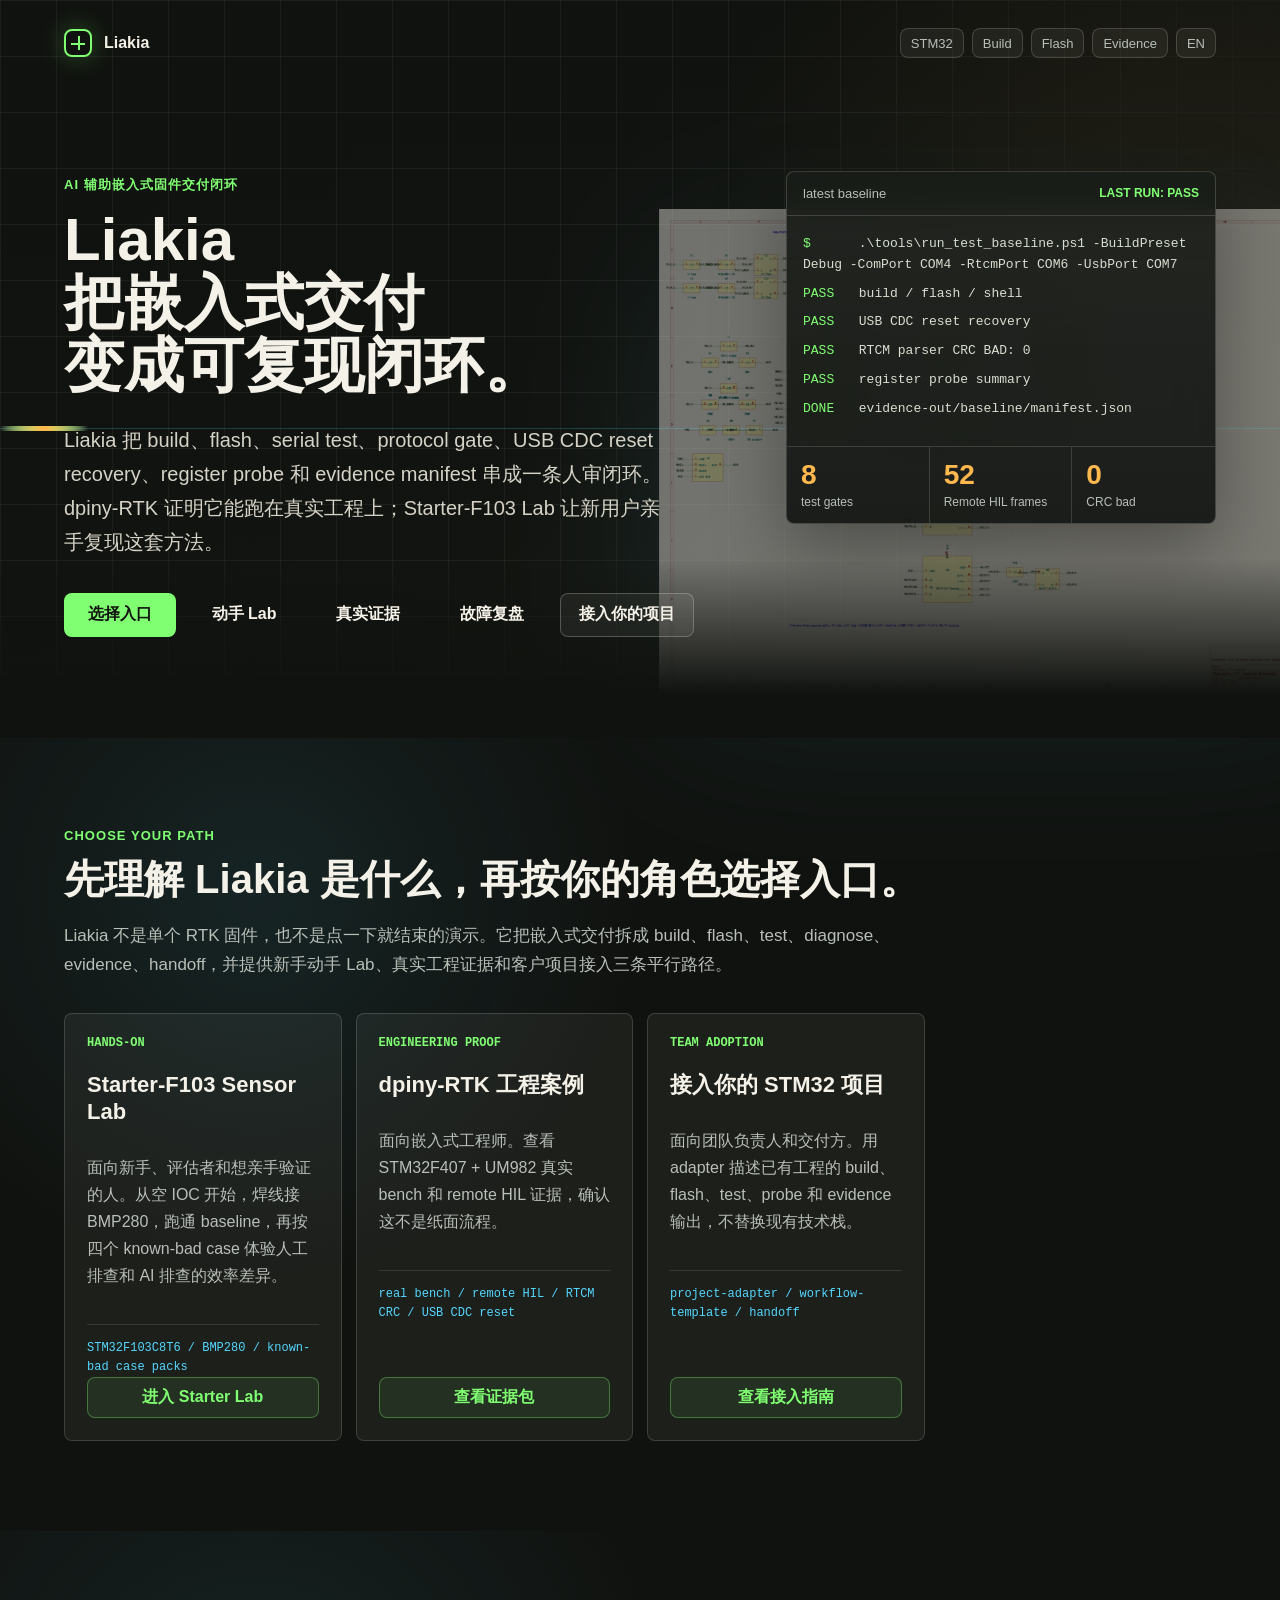
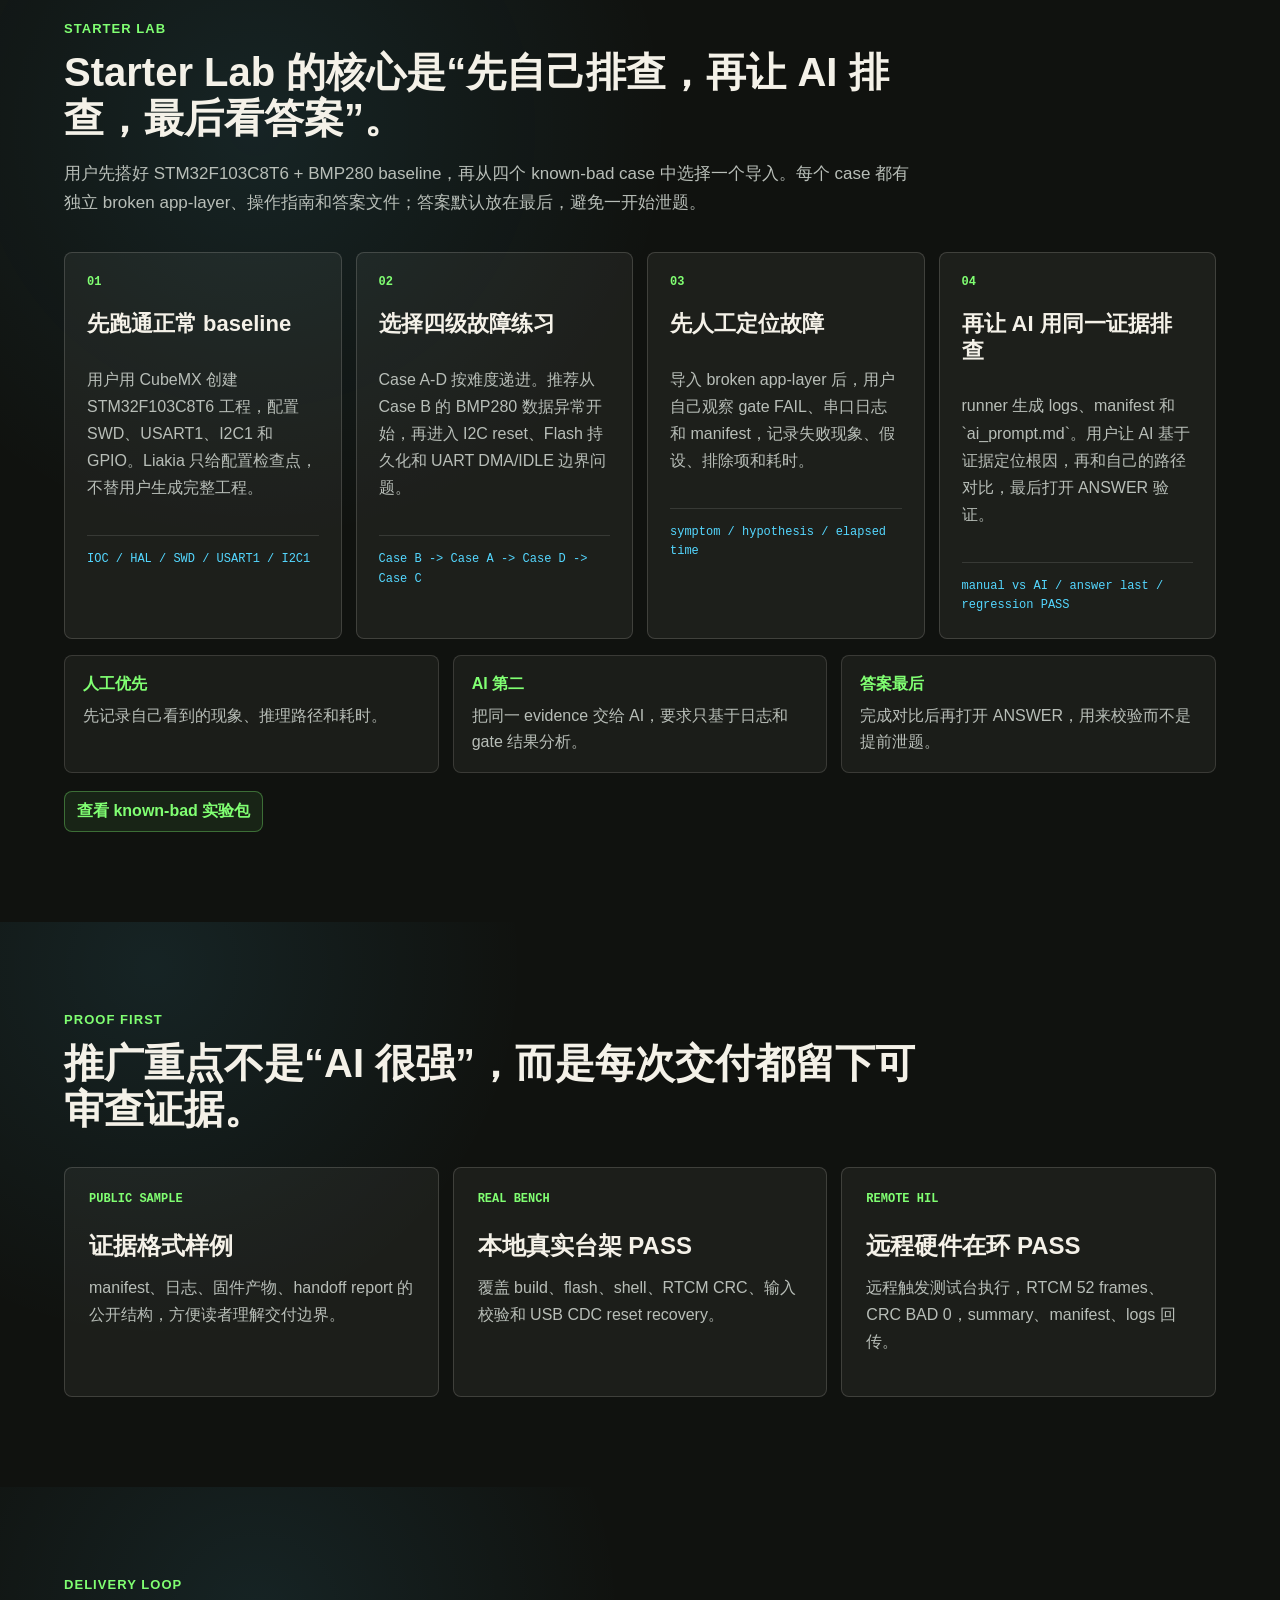
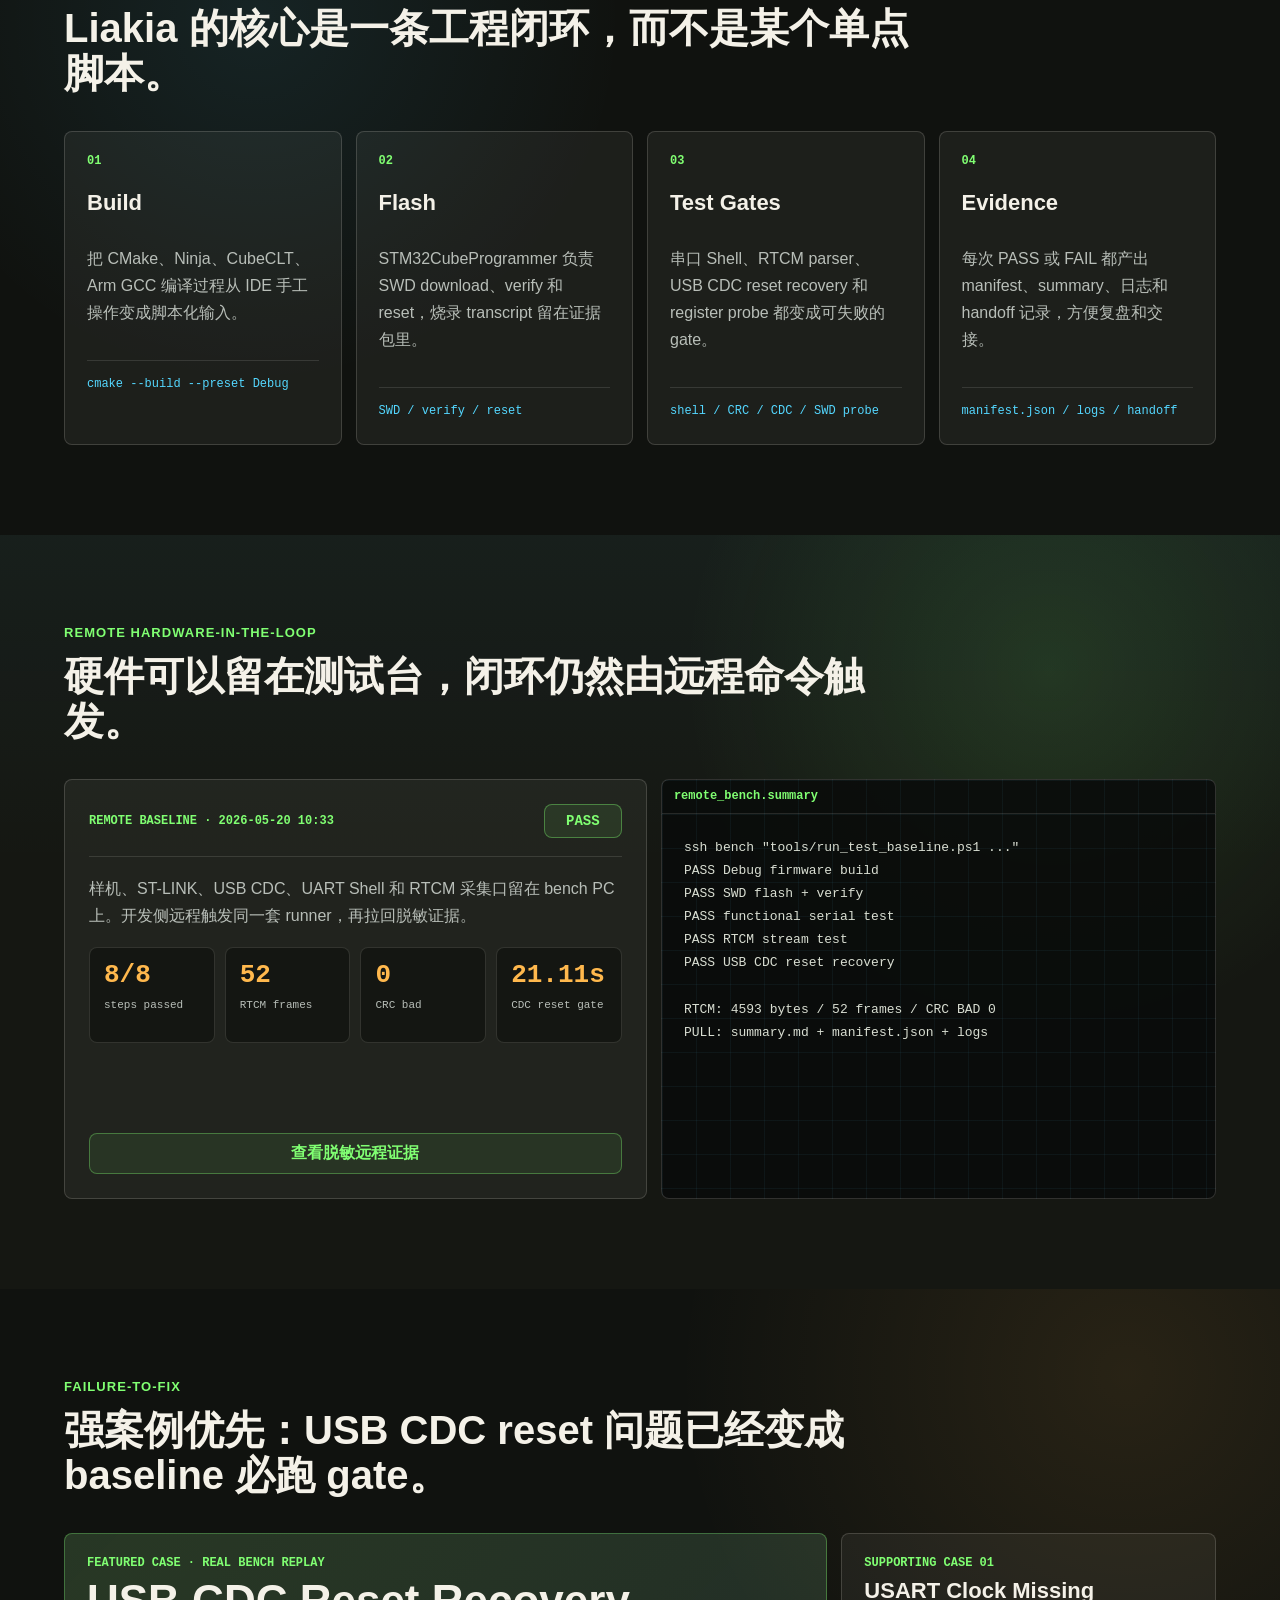
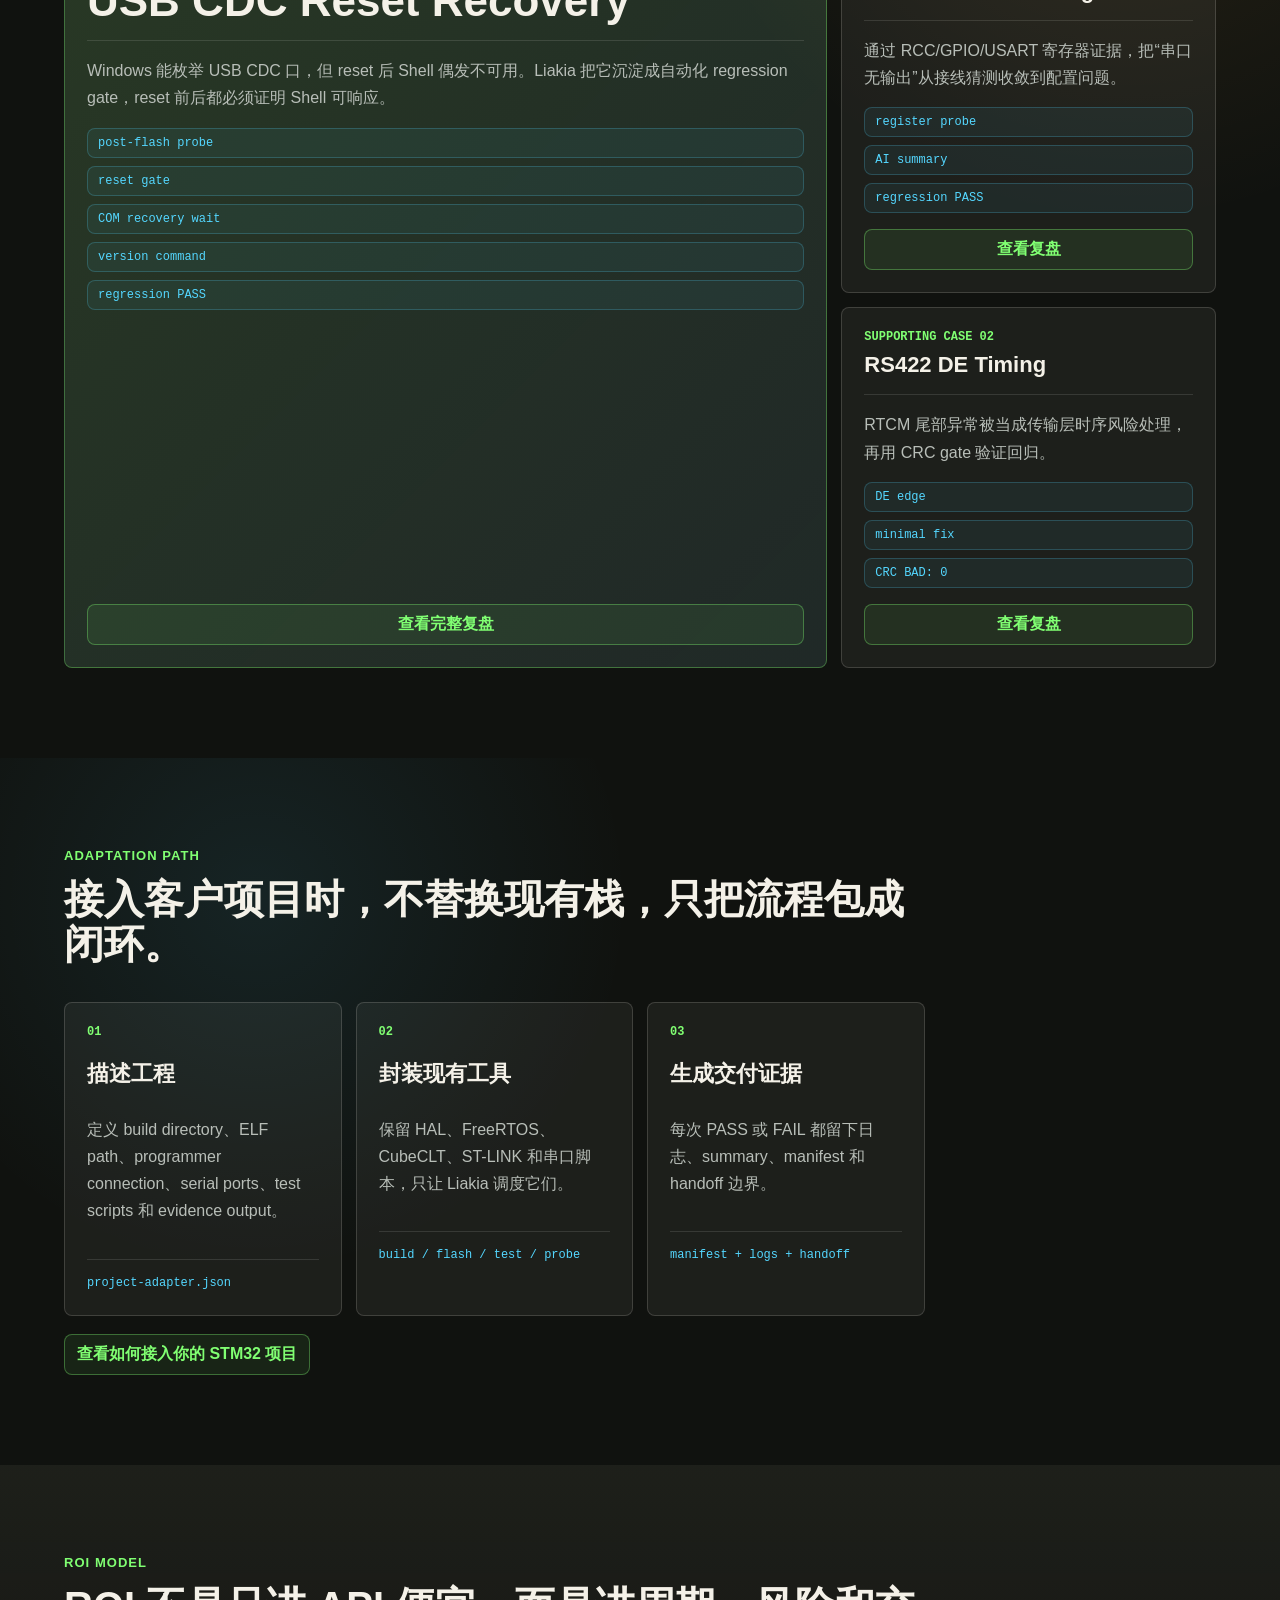
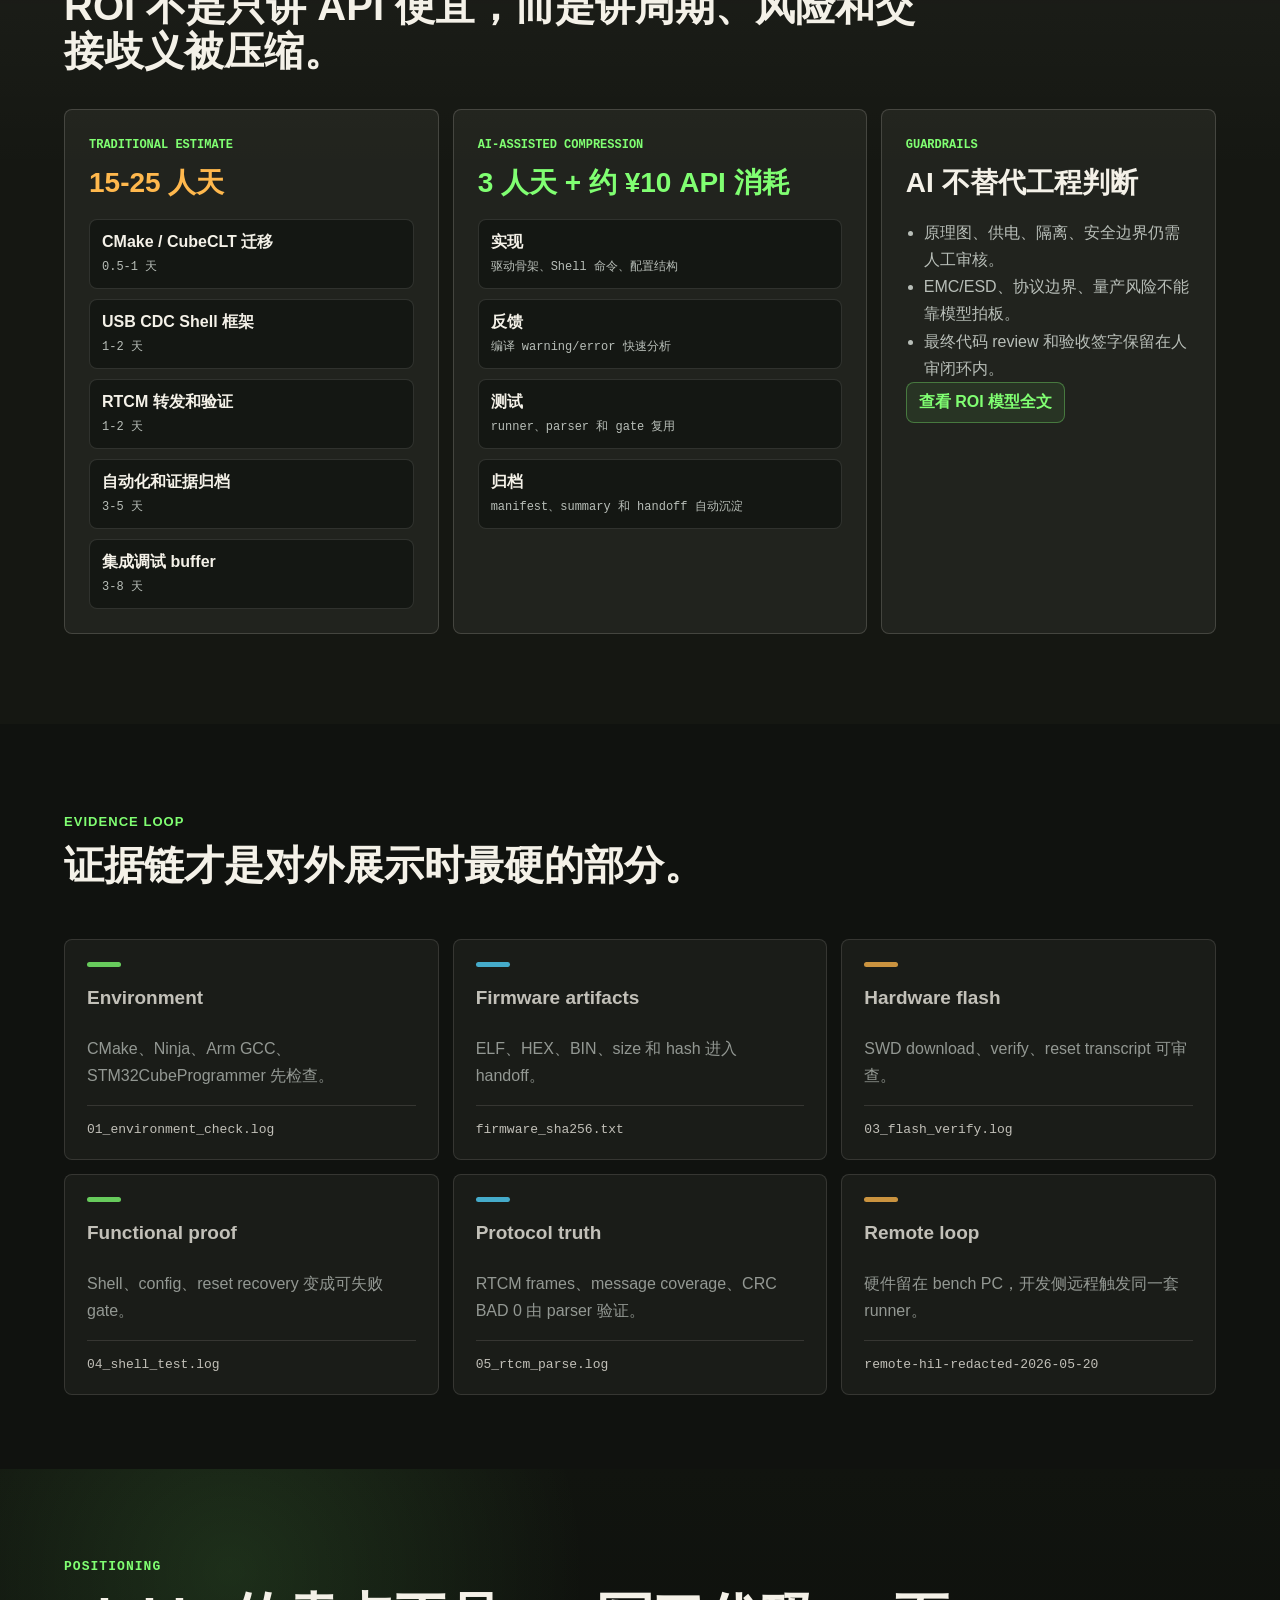
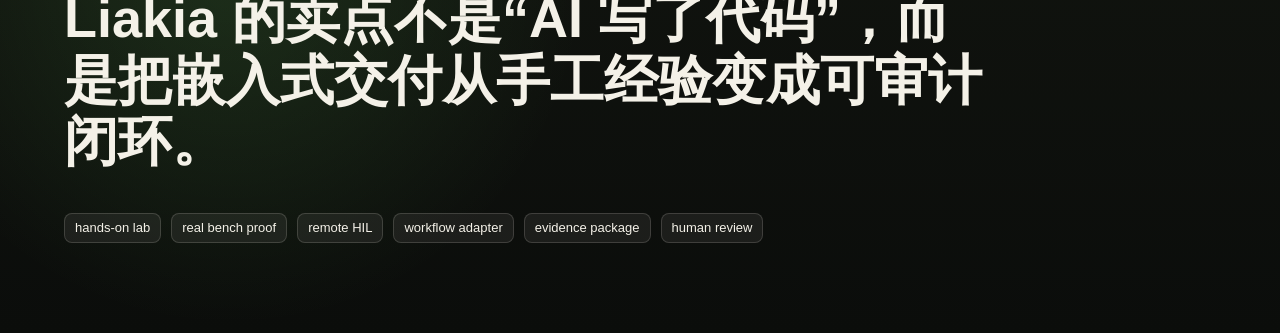
==== commit d9b66060: "Clarify starter case ladder and align promo cards" ====
--- a/docs/promo-demo/index.html
+++ b/docs/promo-demo/index.html
@@ -4,7 +4,7 @@
     <meta charset="utf-8">
     <meta name="viewport" content="width=device-width, initial-scale=1">
     <title>Liakia AI Embedded Workflow Demo</title>
-    <link rel="stylesheet" href="./styles.css?v=workflow-assets-20260521-reframed">
+    <link rel="stylesheet" href="./styles.css?v=workflow-assets-20260521-case-ladder">
   </head>
   <body>
     <main class="page-shell">
@@ -83,13 +83,14 @@
       <section id="paths" class="usecase-section" aria-label="Choose your path">
         <div class="section-heading">
           <p>choose your path</p>
-          <h2>三条入口并列，不再把所有人都塞进同一个工程案例。</h2>
+          <h2>先理解 Liakia 是什么，再按你的角色选择入口。</h2>
+          <div class="section-lede">Liakia 不是单个 RTK 固件，也不是点一下就结束的演示。它把嵌入式交付拆成 build、flash、test、diagnose、evidence、handoff，并提供新手动手 Lab、真实工程证据和客户项目接入三条平行路径。</div>
         </div>
         <div class="usecase-grid">
           <article>
             <span>hands-on</span>
             <h3>Starter-F103 Sensor Lab</h3>
-            <p>面向新手、评估者和想亲手验证的人。从空 IOC 开始，焊线接 BMP280，导入 known-bad 代码，再用 evidence-first 方法排查。</p>
+            <p>面向新手、评估者和想亲手验证的人。从空 IOC 开始，焊线接 BMP280，跑通 baseline，再按四个 known-bad case 体验人工排查和 AI 排查的效率差异。</p>
             <em>STM32F103C8T6 / BMP280 / known-bad case packs</em>
             <a class="doc-link" href="https://github.com/Sailiono/liakia-ai-embedded-workflow/blob/main/starter-kits/stm32f103-sensor-lab/README.zh-CN.md">进入 Starter Lab</a>
           </article>
@@ -113,33 +114,39 @@
       <section id="starter-lab" class="usecase-section" aria-label="Starter lab">
         <div class="section-heading">
           <p>starter lab</p>
-          <h2>新手模块不是假运行，而是让用户自己导入错误代码、自己采集证据。</h2>
+          <h2>Starter Lab 的核心是“先自己排查，再让 AI 排查，最后看答案”。</h2>
+          <div class="section-lede">用户先搭好 STM32F103C8T6 + BMP280 baseline，再从四个 known-bad case 中选择一个导入。每个 case 都有独立 broken app-layer、操作指南和答案文件；答案默认放在最后，避免一开始泄题。</div>
         </div>
         <div class="usecase-grid">
           <article>
             <span>01</span>
-            <h3>用户自己生成底层工程</h3>
+            <h3>先跑通正常 baseline</h3>
             <p>用户用 CubeMX 创建 STM32F103C8T6 工程，配置 SWD、USART1、I2C1 和 GPIO。Liakia 只给配置检查点，不替用户生成完整工程。</p>
             <em>IOC / HAL / SWD / USART1 / I2C1</em>
           </article>
           <article>
             <span>02</span>
-            <h3>导入可工作的应用层</h3>
-            <p>先让基础 `liakia_lab_app.c` 跑通，确认 shell、BMP280 chip id、sensor read 和 telemetry gate 都能 PASS。</p>
-            <em>baseline first, failure later</em>
+            <h3>选择四级故障练习</h3>
+            <p>Case A-D 按难度递进。推荐从 Case B 的 BMP280 数据异常开始，再进入 I2C reset、Flash 持久化和 UART DMA/IDLE 边界问题。</p>
+            <em>Case B -> Case A -> Case D -> Case C</em>
           </article>
           <article>
             <span>03</span>
-            <h3>切换到 known-bad case 包</h3>
-            <p>每个 case 是独立文件夹，包含故意改错的代码、练习指南和单独答案。用户先导入、烧录、观察失败，再看答案。</p>
-            <em>case folder / broken app-layer / answer key</em>
+            <h3>先人工定位故障</h3>
+            <p>导入 broken app-layer 后，用户自己观察 gate FAIL、串口日志和 manifest，记录失败现象、假设、排除项和耗时。</p>
+            <em>symptom / hypothesis / elapsed time</em>
           </article>
           <article>
             <span>04</span>
-            <h3>用 AI 工作流验证排障效率</h3>
-            <p>runner 生成 logs、manifest 和 `ai_prompt.md`。用户把 evidence 交给 AI，让 AI 基于事实定位问题，再人工确认最小修复。</p>
-            <em>evidence package / AI prompt / regression PASS</em>
-          </article>
+            <h3>再让 AI 用同一证据排查</h3>
+            <p>runner 生成 logs、manifest 和 `ai_prompt.md`。用户让 AI 基于证据定位根因，再和自己的路径对比，最后打开 ANSWER 验证。</p>
+            <em>manual vs AI / answer last / regression PASS</em>
+          </article>
+        </div>
+        <div class="lab-comparison">
+          <div><strong>人工优先</strong><span>先记录自己看到的现象、推理路径和耗时。</span></div>
+          <div><strong>AI 第二</strong><span>把同一 evidence 交给 AI，要求只基于日志和 gate 结果分析。</span></div>
+          <div><strong>答案最后</strong><span>完成对比后再打开 ANSWER，用来校验而不是提前泄题。</span></div>
         </div>
         <a class="section-link" href="https://github.com/Sailiono/liakia-ai-embedded-workflow/blob/main/starter-kits/stm32f103-sensor-lab/known-bad-cases/README.zh-CN.md">查看 known-bad 实验包</a>
       </section>
--- a/docs/promo-demo/styles.css
+++ b/docs/promo-demo/styles.css
@@ -367,6 +367,13 @@
   margin-bottom: 34px;
 }
 
+.section-lede {
+  margin-top: 18px;
+  color: var(--muted);
+  font-size: 17px;
+  line-height: 1.72;
+}
+
 h2 {
   margin: 0;
   font-size: 40px;
@@ -2273,6 +2280,8 @@
 }
 
 .usecase-grid article {
+  display: flex;
+  flex-direction: column;
   min-height: 310px;
   padding: 22px;
 }
@@ -2293,6 +2302,33 @@
   font-size: 12px;
   font-style: normal;
   line-height: 1.6;
+}
+
+.lab-comparison {
+  display: grid;
+  grid-template-columns: repeat(3, minmax(0, 1fr));
+  gap: 14px;
+  margin-top: 16px;
+}
+
+.lab-comparison div {
+  border: 1px solid rgba(244, 241, 232, 0.14);
+  background: rgba(244, 241, 232, 0.046);
+  border-radius: 8px;
+  padding: 18px;
+}
+
+.lab-comparison strong {
+  display: block;
+  color: var(--green);
+  font-size: 16px;
+}
+
+.lab-comparison span {
+  display: block;
+  margin-top: 8px;
+  color: var(--muted);
+  line-height: 1.62;
 }
 
 .video-section {
@@ -2746,7 +2782,8 @@
   }
 
   .remote-stats,
-  .remote-flow {
+  .remote-flow,
+  .lab-comparison {
     grid-template-columns: 1fr;
   }
 
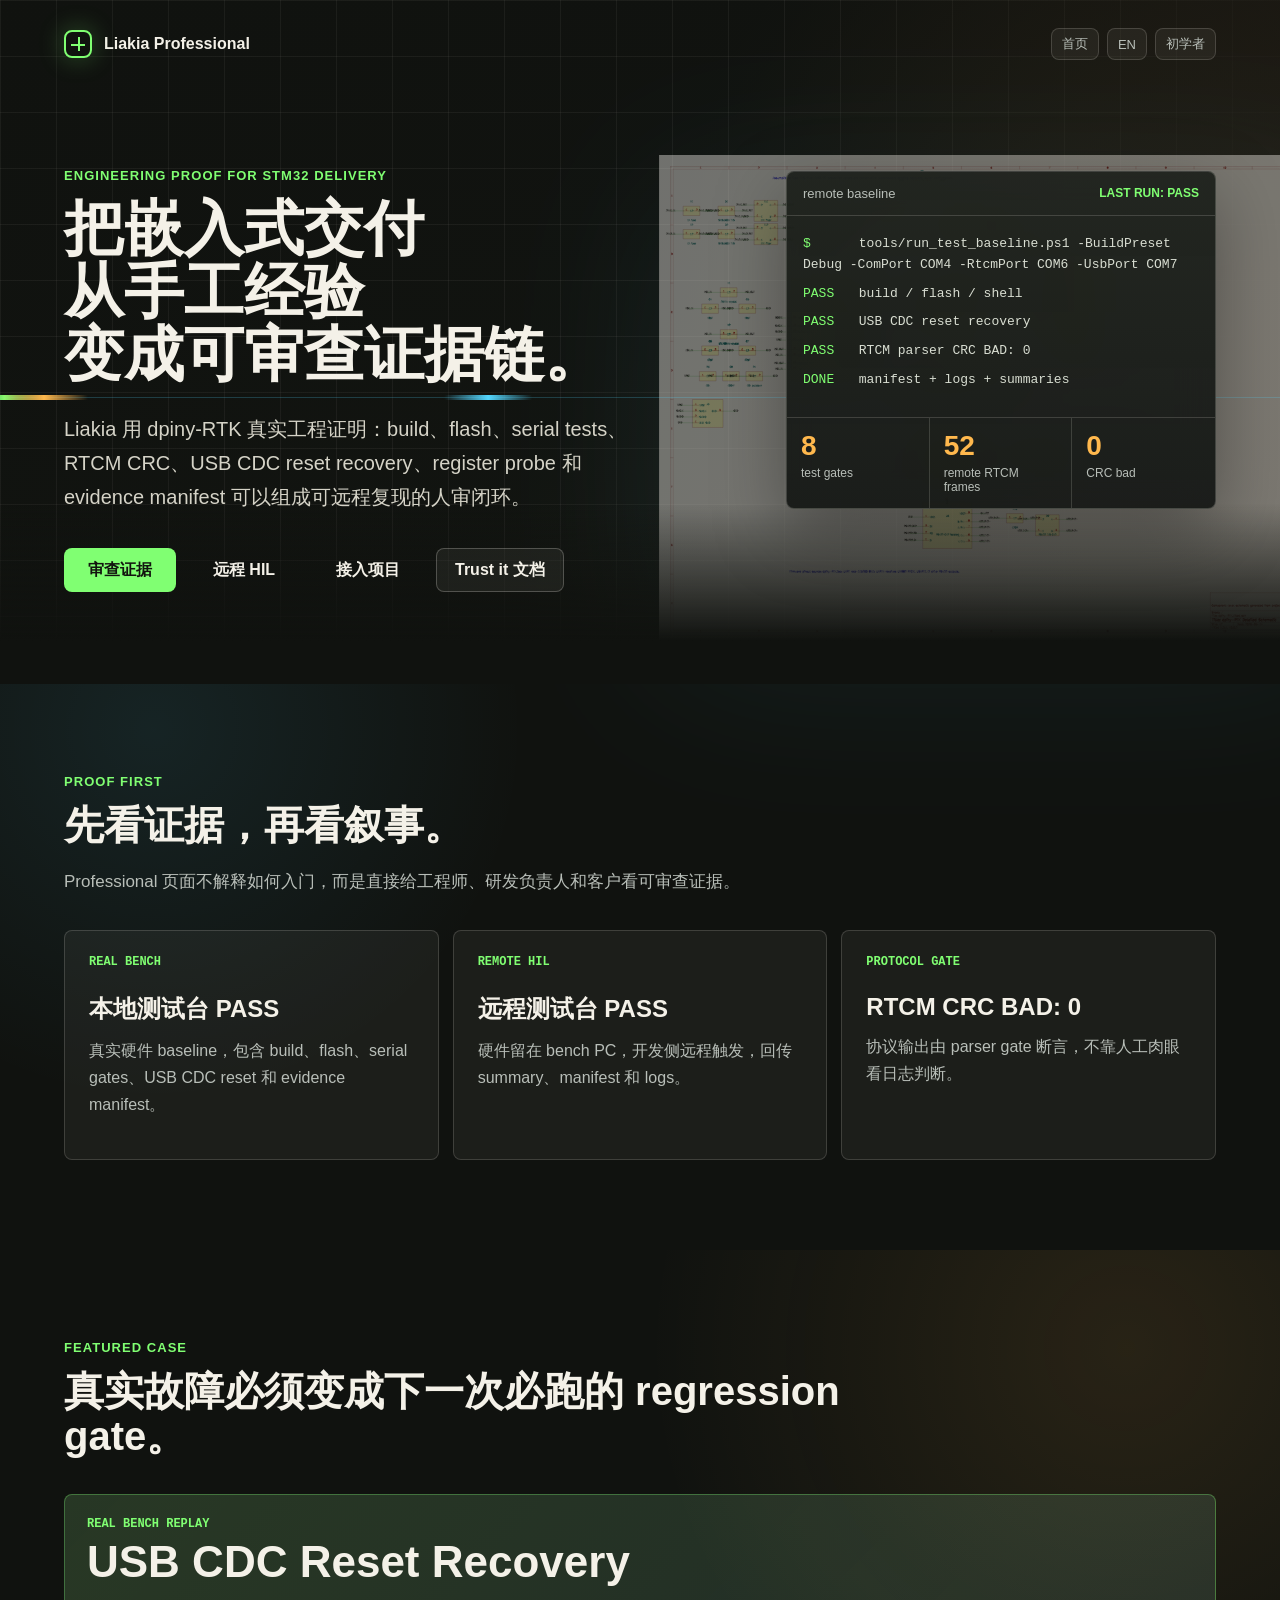
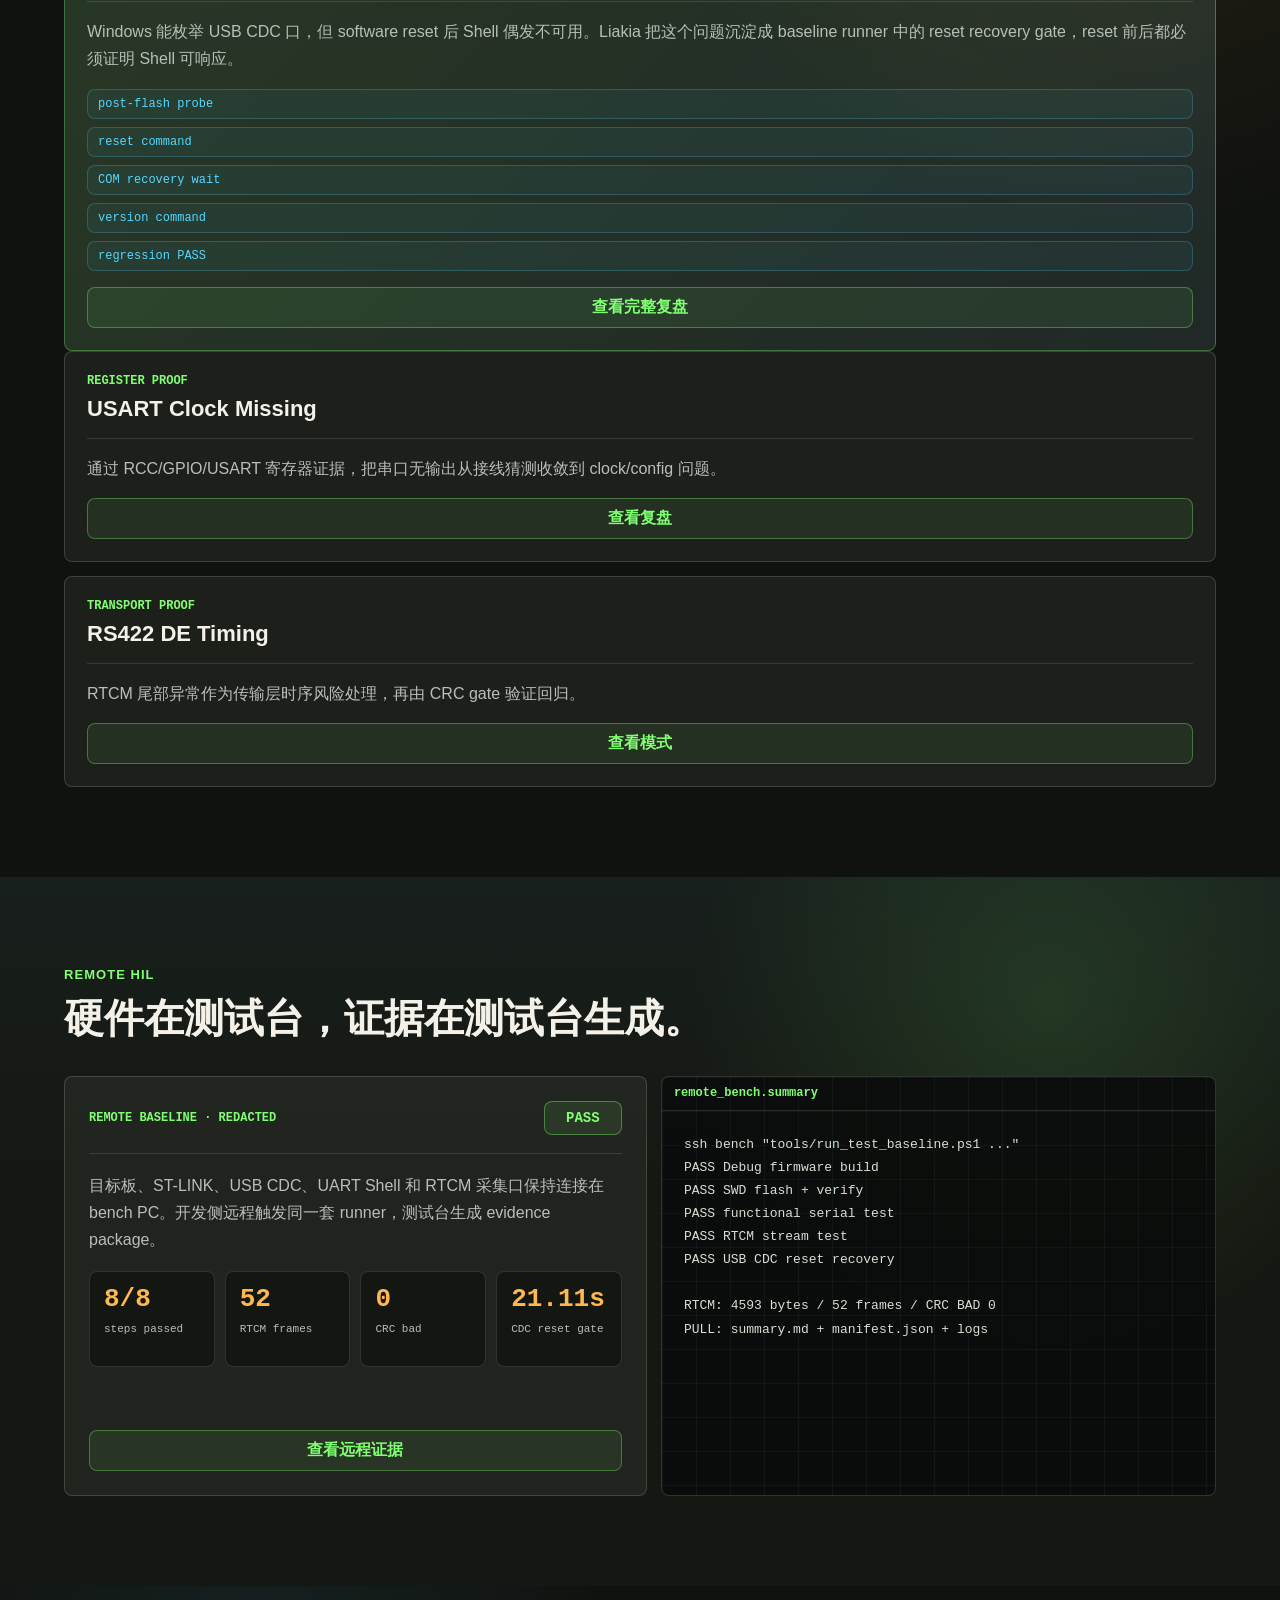
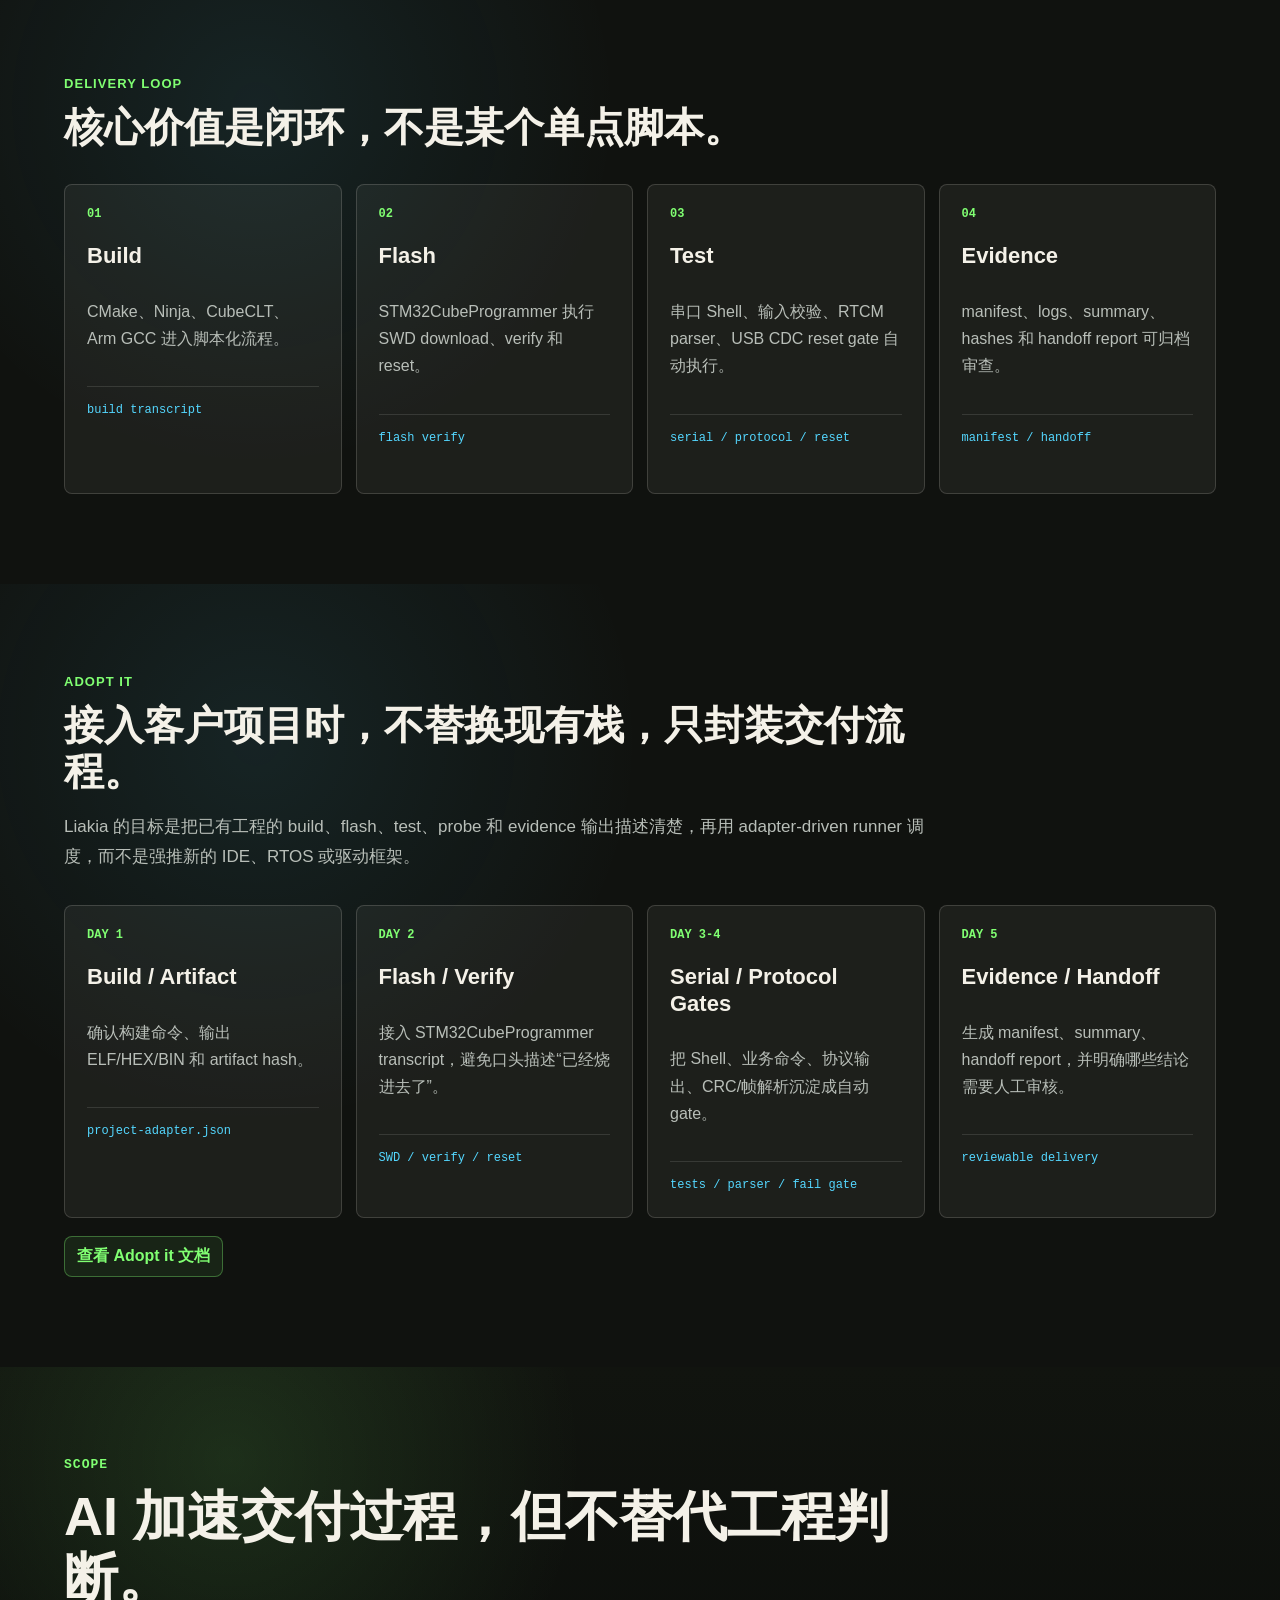
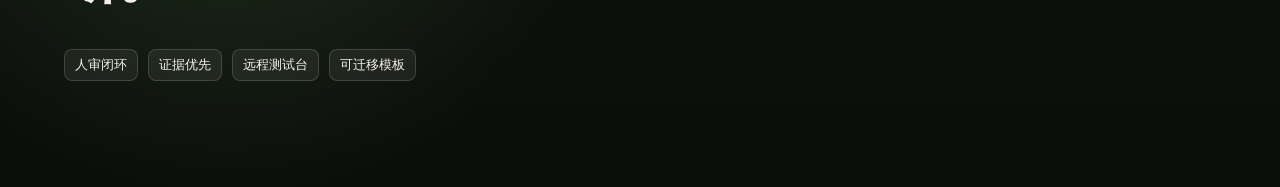
==== commit 75755c9f: "Split Liakia narrative into learn trust adopt paths" ====
--- a/docs/promo-demo/index.html
+++ b/docs/promo-demo/index.html
@@ -3,418 +3,19 @@
   <head>
     <meta charset="utf-8">
     <meta name="viewport" content="width=device-width, initial-scale=1">
-    <title>Liakia AI Embedded Workflow Demo</title>
-    <link rel="stylesheet" href="./styles.css?v=workflow-assets-20260521-case-ladder">
+    <meta http-equiv="refresh" content="0; url=./professional.zh-CN.html">
+    <title>Liakia Professional Page</title>
+    <link rel="stylesheet" href="./styles.css?v=liakia-split-20260522">
   </head>
   <body>
     <main class="page-shell">
-      <section class="hero" aria-label="Liakia workflow hero">
-        <div class="hero-grid" aria-hidden="true"></div>
-        <div class="signal-rail" aria-hidden="true">
-          <span></span>
-          <span></span>
-          <span></span>
+      <section class="usecase-section router-section">
+        <div class="section-heading">
+          <p>redirect</p>
+          <h2>正在打开 Liakia 专业展示页面。</h2>
+          <div class="section-lede">如果没有自动跳转，请点击下面的链接。</div>
         </div>
-        <img class="board-ghost" src="./assets/board.svg" alt="">
-
-        <nav class="topbar" aria-label="Demo navigation">
-          <div class="brand">
-            <span class="brand-mark"></span>
-            <span>Liakia</span>
-          </div>
-          <div class="nav-pills">
-            <span>STM32</span>
-            <span>Build</span>
-            <span>Flash</span>
-            <span>Evidence</span>
-            <a href="./index.en.html">EN</a>
-          </div>
-        </nav>
-
-        <div class="hero-content">
-          <p class="eyebrow">AI 辅助嵌入式固件交付闭环</p>
-          <h1>
-            <span>Liakia</span>
-            <span>把嵌入式交付</span>
-            <span>变成可复现闭环。</span>
-          </h1>
-          <p class="hero-copy">
-            Liakia 把 build、flash、serial test、protocol gate、USB CDC reset recovery、register probe 和 evidence manifest 串成一条人审闭环。dpiny-RTK 证明它能跑在真实工程上；Starter-F103 Lab 让新用户亲手复现这套方法。
-          </p>
-          <div class="hero-actions" aria-label="Key paths">
-            <a href="#paths">选择入口</a>
-            <a href="#starter-lab">动手 Lab</a>
-            <a href="#proof">真实证据</a>
-            <a href="#cases">故障复盘</a>
-            <a href="https://github.com/Sailiono/liakia-ai-embedded-workflow/blob/main/docs/adapt-your-stm32-project.zh-CN.md">接入你的项目</a>
-          </div>
-        </div>
-
-        <aside class="mission-panel" aria-label="Latest baseline dashboard">
-          <div class="panel-header">
-            <span>latest baseline</span>
-            <strong>LAST RUN: PASS</strong>
-          </div>
-          <div class="terminal" aria-label="Automation terminal">
-            <p><span>$</span> .\tools\run_test_baseline.ps1 -BuildPreset Debug -ComPort COM4 -RtcmPort COM6 -UsbPort COM7</p>
-            <p><span>PASS</span> build / flash / shell</p>
-            <p><span>PASS</span> USB CDC reset recovery</p>
-            <p><span>PASS</span> RTCM parser CRC BAD: 0</p>
-            <p><span>PASS</span> register probe summary</p>
-            <p><span>DONE</span> evidence-out/baseline/manifest.json</p>
-          </div>
-          <div class="metric-strip">
-            <div>
-              <strong>8</strong>
-              <span>test gates</span>
-            </div>
-            <div>
-              <strong>52</strong>
-              <span>Remote HIL frames</span>
-            </div>
-            <div>
-              <strong>0</strong>
-              <span>CRC bad</span>
-            </div>
-          </div>
-        </aside>
-      </section>
-
-      <section id="paths" class="usecase-section" aria-label="Choose your path">
-        <div class="section-heading">
-          <p>choose your path</p>
-          <h2>先理解 Liakia 是什么，再按你的角色选择入口。</h2>
-          <div class="section-lede">Liakia 不是单个 RTK 固件，也不是点一下就结束的演示。它把嵌入式交付拆成 build、flash、test、diagnose、evidence、handoff，并提供新手动手 Lab、真实工程证据和客户项目接入三条平行路径。</div>
-        </div>
-        <div class="usecase-grid">
-          <article>
-            <span>hands-on</span>
-            <h3>Starter-F103 Sensor Lab</h3>
-            <p>面向新手、评估者和想亲手验证的人。从空 IOC 开始，焊线接 BMP280，跑通 baseline，再按四个 known-bad case 体验人工排查和 AI 排查的效率差异。</p>
-            <em>STM32F103C8T6 / BMP280 / known-bad case packs</em>
-            <a class="doc-link" href="https://github.com/Sailiono/liakia-ai-embedded-workflow/blob/main/starter-kits/stm32f103-sensor-lab/README.zh-CN.md">进入 Starter Lab</a>
-          </article>
-          <article>
-            <span>engineering proof</span>
-            <h3>dpiny-RTK 工程案例</h3>
-            <p>面向嵌入式工程师。查看 STM32F407 + UM982 真实 bench 和 remote HIL 证据，确认这不是纸面流程。</p>
-            <em>real bench / remote HIL / RTCM CRC / USB CDC reset</em>
-            <a class="doc-link" href="https://github.com/Sailiono/liakia-ai-embedded-workflow/blob/main/evidence/README.md">查看证据包</a>
-          </article>
-          <article>
-            <span>team adoption</span>
-            <h3>接入你的 STM32 项目</h3>
-            <p>面向团队负责人和交付方。用 adapter 描述已有工程的 build、flash、test、probe 和 evidence 输出，不替换现有技术栈。</p>
-            <em>project-adapter / workflow-template / handoff</em>
-            <a class="doc-link" href="https://github.com/Sailiono/liakia-ai-embedded-workflow/blob/main/docs/adapt-your-stm32-project.zh-CN.md">查看接入指南</a>
-          </article>
-        </div>
-      </section>
-
-      <section id="starter-lab" class="usecase-section" aria-label="Starter lab">
-        <div class="section-heading">
-          <p>starter lab</p>
-          <h2>Starter Lab 的核心是“先自己排查，再让 AI 排查，最后看答案”。</h2>
-          <div class="section-lede">用户先搭好 STM32F103C8T6 + BMP280 baseline，再从四个 known-bad case 中选择一个导入。每个 case 都有独立 broken app-layer、操作指南和答案文件；答案默认放在最后，避免一开始泄题。</div>
-        </div>
-        <div class="usecase-grid">
-          <article>
-            <span>01</span>
-            <h3>先跑通正常 baseline</h3>
-            <p>用户用 CubeMX 创建 STM32F103C8T6 工程，配置 SWD、USART1、I2C1 和 GPIO。Liakia 只给配置检查点，不替用户生成完整工程。</p>
-            <em>IOC / HAL / SWD / USART1 / I2C1</em>
-          </article>
-          <article>
-            <span>02</span>
-            <h3>选择四级故障练习</h3>
-            <p>Case A-D 按难度递进。推荐从 Case B 的 BMP280 数据异常开始，再进入 I2C reset、Flash 持久化和 UART DMA/IDLE 边界问题。</p>
-            <em>Case B -> Case A -> Case D -> Case C</em>
-          </article>
-          <article>
-            <span>03</span>
-            <h3>先人工定位故障</h3>
-            <p>导入 broken app-layer 后，用户自己观察 gate FAIL、串口日志和 manifest，记录失败现象、假设、排除项和耗时。</p>
-            <em>symptom / hypothesis / elapsed time</em>
-          </article>
-          <article>
-            <span>04</span>
-            <h3>再让 AI 用同一证据排查</h3>
-            <p>runner 生成 logs、manifest 和 `ai_prompt.md`。用户让 AI 基于证据定位根因，再和自己的路径对比，最后打开 ANSWER 验证。</p>
-            <em>manual vs AI / answer last / regression PASS</em>
-          </article>
-        </div>
-        <div class="lab-comparison">
-          <div><strong>人工优先</strong><span>先记录自己看到的现象、推理路径和耗时。</span></div>
-          <div><strong>AI 第二</strong><span>把同一 evidence 交给 AI，要求只基于日志和 gate 结果分析。</span></div>
-          <div><strong>答案最后</strong><span>完成对比后再打开 ANSWER，用来校验而不是提前泄题。</span></div>
-        </div>
-        <a class="section-link" href="https://github.com/Sailiono/liakia-ai-embedded-workflow/blob/main/starter-kits/stm32f103-sensor-lab/known-bad-cases/README.zh-CN.md">查看 known-bad 实验包</a>
-      </section>
-
-      <section id="proof" class="audience-section" aria-label="Evidence packages">
-        <div class="section-heading">
-          <p>proof first</p>
-          <h2>推广重点不是“AI 很强”，而是每次交付都留下可审查证据。</h2>
-        </div>
-        <div class="audience-grid">
-          <article>
-            <span>public sample</span>
-            <h3>证据格式样例</h3>
-            <p>manifest、日志、固件产物、handoff report 的公开结构，方便读者理解交付边界。</p>
-          </article>
-          <article>
-            <span>real bench</span>
-            <h3>本地真实台架 PASS</h3>
-            <p>覆盖 build、flash、shell、RTCM CRC、输入校验和 USB CDC reset recovery。</p>
-          </article>
-          <article>
-            <span>remote hil</span>
-            <h3>远程硬件在环 PASS</h3>
-            <p>远程触发测试台执行，RTCM 52 frames、CRC BAD 0，summary、manifest、logs 回传。</p>
-          </article>
-        </div>
-      </section>
-
-      <section id="workflow" class="usecase-section" aria-label="Workflow">
-        <div class="section-heading">
-          <p>delivery loop</p>
-          <h2>Liakia 的核心是一条工程闭环，而不是某个单点脚本。</h2>
-        </div>
-        <div class="usecase-grid">
-          <article>
-            <span>01</span>
-            <h3>Build</h3>
-            <p>把 CMake、Ninja、CubeCLT、Arm GCC 编译过程从 IDE 手工操作变成脚本化输入。</p>
-            <em>cmake --build --preset Debug</em>
-          </article>
-          <article>
-            <span>02</span>
-            <h3>Flash</h3>
-            <p>STM32CubeProgrammer 负责 SWD download、verify 和 reset，烧录 transcript 留在证据包里。</p>
-            <em>SWD / verify / reset</em>
-          </article>
-          <article>
-            <span>03</span>
-            <h3>Test Gates</h3>
-            <p>串口 Shell、RTCM parser、USB CDC reset recovery 和 register probe 都变成可失败的 gate。</p>
-            <em>shell / CRC / CDC / SWD probe</em>
-          </article>
-          <article>
-            <span>04</span>
-            <h3>Evidence</h3>
-            <p>每次 PASS 或 FAIL 都产出 manifest、summary、日志和 handoff 记录，方便复盘和交接。</p>
-            <em>manifest.json / logs / handoff</em>
-          </article>
-        </div>
-      </section>
-
-      <section id="remote-hil" class="remote-section" aria-label="Remote hardware-in-the-loop">
-        <div class="section-heading">
-          <p>remote hardware-in-the-loop</p>
-          <h2>硬件可以留在测试台，闭环仍然由远程命令触发。</h2>
-        </div>
-        <div class="remote-grid">
-          <article class="remote-proof">
-            <div class="remote-head">
-              <span>remote baseline · 2026-05-20 10:33</span>
-              <strong>PASS</strong>
-            </div>
-            <p>
-              样机、ST-LINK、USB CDC、UART Shell 和 RTCM 采集口留在 bench PC 上。开发侧远程触发同一套 runner，再拉回脱敏证据。
-            </p>
-            <div class="remote-stats">
-              <div><strong>8/8</strong><span>steps passed</span></div>
-              <div><strong>52</strong><span>RTCM frames</span></div>
-              <div><strong>0</strong><span>CRC bad</span></div>
-              <div><strong>21.11s</strong><span>CDC reset gate</span></div>
-            </div>
-            <a class="doc-link" href="https://github.com/Sailiono/liakia-ai-embedded-workflow/blob/main/evidence/remote-hil-redacted-2026-05-20/test_summary.md">查看脱敏远程证据</a>
-          </article>
-          <article class="remote-console" aria-label="Remote bench transcript">
-            <div class="pane-title">remote_bench.summary</div>
-            <pre><code>ssh bench "tools/run_test_baseline.ps1 ..."
-PASS Debug firmware build
-PASS SWD flash + verify
-PASS functional serial test
-PASS RTCM stream test
-PASS USB CDC reset recovery
-
-RTCM: 4593 bytes / 52 frames / CRC BAD 0
-PULL: summary.md + manifest.json + logs</code></pre>
-          </article>
-        </div>
-      </section>
-
-      <section id="cases" class="case-section" aria-label="Failure case">
-        <div class="section-heading">
-          <p>failure-to-fix</p>
-          <h2>强案例优先：USB CDC reset 问题已经变成 baseline 必跑 gate。</h2>
-        </div>
-        <div class="case-board">
-          <article class="case-card is-featured">
-            <div class="case-head">
-              <span>featured case · real bench replay</span>
-              <strong>USB CDC Reset Recovery</strong>
-            </div>
-            <p>Windows 能枚举 USB CDC 口，但 reset 后 Shell 偶发不可用。Liakia 把它沉淀成自动化 regression gate，reset 前后都必须证明 Shell 可响应。</p>
-            <div class="case-flow">
-              <span>post-flash probe</span>
-              <span>reset gate</span>
-              <span>COM recovery wait</span>
-              <span>version command</span>
-              <span>regression PASS</span>
-            </div>
-            <a class="doc-link" href="https://github.com/Sailiono/liakia-ai-embedded-workflow/blob/main/case-studies/04-usb-cdc-reset-recovery.md">查看完整复盘</a>
-          </article>
-          <div class="case-support-grid">
-            <article class="case-card">
-              <div class="case-head">
-                <span>supporting case 01</span>
-                <strong>USART Clock Missing</strong>
-              </div>
-              <p>通过 RCC/GPIO/USART 寄存器证据，把“串口无输出”从接线猜测收敛到配置问题。</p>
-              <div class="case-flow">
-                <span>register probe</span>
-                <span>AI summary</span>
-                <span>regression PASS</span>
-              </div>
-              <a class="doc-link" href="https://github.com/Sailiono/liakia-ai-embedded-workflow/blob/main/case-studies/01-usart-clock-missing.md">查看复盘</a>
-            </article>
-            <article class="case-card">
-              <div class="case-head">
-                <span>supporting case 02</span>
-                <strong>RS422 DE Timing</strong>
-              </div>
-              <p>RTCM 尾部异常被当成传输层时序风险处理，再用 CRC gate 验证回归。</p>
-              <div class="case-flow">
-                <span>DE edge</span>
-                <span>minimal fix</span>
-                <span>CRC BAD: 0</span>
-              </div>
-              <a class="doc-link" href="https://github.com/Sailiono/liakia-ai-embedded-workflow/blob/main/case-studies/02-rs422-de-timing.md">查看复盘</a>
-            </article>
-          </div>
-        </div>
-      </section>
-
-      <section id="adopt" class="usecase-section" aria-label="Adapt your STM32 project">
-        <div class="section-heading">
-          <p>adaptation path</p>
-          <h2>接入客户项目时，不替换现有栈，只把流程包成闭环。</h2>
-        </div>
-        <div class="usecase-grid">
-          <article>
-            <span>01</span>
-            <h3>描述工程</h3>
-            <p>定义 build directory、ELF path、programmer connection、serial ports、test scripts 和 evidence output。</p>
-            <em>project-adapter.json</em>
-          </article>
-          <article>
-            <span>02</span>
-            <h3>封装现有工具</h3>
-            <p>保留 HAL、FreeRTOS、CubeCLT、ST-LINK 和串口脚本，只让 Liakia 调度它们。</p>
-            <em>build / flash / test / probe</em>
-          </article>
-          <article>
-            <span>03</span>
-            <h3>生成交付证据</h3>
-            <p>每次 PASS 或 FAIL 都留下日志、summary、manifest 和 handoff 边界。</p>
-            <em>manifest + logs + handoff</em>
-          </article>
-        </div>
-        <a class="section-link" href="https://github.com/Sailiono/liakia-ai-embedded-workflow/blob/main/docs/adapt-your-stm32-project.zh-CN.md">查看如何接入你的 STM32 项目</a>
-      </section>
-
-      <section id="roi" class="roi-model-section" aria-label="ROI model">
-        <div class="section-heading">
-          <p>roi model</p>
-          <h2>ROI 不是只讲 API 便宜，而是讲周期、风险和交接歧义被压缩。</h2>
-        </div>
-        <div class="roi-model-grid">
-          <article class="roi-panel manual-model">
-            <span>traditional estimate</span>
-            <h3>15-25 人天</h3>
-            <div class="effort-list">
-              <div><strong>CMake / CubeCLT 迁移</strong><em>0.5-1 天</em></div>
-              <div><strong>USB CDC Shell 框架</strong><em>1-2 天</em></div>
-              <div><strong>RTCM 转发和验证</strong><em>1-2 天</em></div>
-              <div><strong>自动化和证据归档</strong><em>3-5 天</em></div>
-              <div><strong>集成调试 buffer</strong><em>3-8 天</em></div>
-            </div>
-          </article>
-          <article class="roi-panel compression-model">
-            <span>ai-assisted compression</span>
-            <h3>3 人天 + 约 ¥10 API 消耗</h3>
-            <div class="compression-matrix">
-              <div><b>实现</b><i>驱动骨架、Shell 命令、配置结构</i></div>
-              <div><b>反馈</b><i>编译 warning/error 快速分析</i></div>
-              <div><b>测试</b><i>runner、parser 和 gate 复用</i></div>
-              <div><b>归档</b><i>manifest、summary 和 handoff 自动沉淀</i></div>
-            </div>
-          </article>
-          <article class="roi-panel guardrail-model">
-            <span>guardrails</span>
-            <h3>AI 不替代工程判断</h3>
-            <ul>
-              <li>原理图、供电、隔离、安全边界仍需人工审核。</li>
-              <li>EMC/ESD、协议边界、量产风险不能靠模型拍板。</li>
-              <li>最终代码 review 和验收签字保留在人审闭环内。</li>
-            </ul>
-            <a class="doc-link" href="https://github.com/Sailiono/liakia-ai-embedded-workflow/blob/main/docs/roi_model.md">查看 ROI 模型全文</a>
-          </article>
-        </div>
-      </section>
-
-      <section id="evidence" class="evidence-section">
-        <div class="section-heading">
-          <p>evidence loop</p>
-          <h2>证据链才是对外展示时最硬的部分。</h2>
-        </div>
-        <div class="evidence-grid">
-          <article>
-            <h3>Environment</h3>
-            <p>CMake、Ninja、Arm GCC、STM32CubeProgrammer 先检查。</p>
-            <span>01_environment_check.log</span>
-          </article>
-          <article>
-            <h3>Firmware artifacts</h3>
-            <p>ELF、HEX、BIN、size 和 hash 进入 handoff。</p>
-            <span>firmware_sha256.txt</span>
-          </article>
-          <article>
-            <h3>Hardware flash</h3>
-            <p>SWD download、verify、reset transcript 可审查。</p>
-            <span>03_flash_verify.log</span>
-          </article>
-          <article>
-            <h3>Functional proof</h3>
-            <p>Shell、config、reset recovery 变成可失败 gate。</p>
-            <span>04_shell_test.log</span>
-          </article>
-          <article>
-            <h3>Protocol truth</h3>
-            <p>RTCM frames、message coverage、CRC BAD 0 由 parser 验证。</p>
-            <span>05_rtcm_parse.log</span>
-          </article>
-          <article>
-            <h3>Remote loop</h3>
-            <p>硬件留在 bench PC，开发侧远程触发同一套 runner。</p>
-            <span>remote-hil-redacted-2026-05-20</span>
-          </article>
-        </div>
-      </section>
-
-      <section class="closing-section">
-        <p>positioning</p>
-        <h2>Liakia 的卖点不是“AI 写了代码”，而是把嵌入式交付从手工经验变成可审计闭环。</h2>
-        <div class="closing-band">
-          <span>hands-on lab</span>
-          <span>real bench proof</span>
-          <span>remote HIL</span>
-          <span>workflow adapter</span>
-          <span>evidence package</span>
-          <span>human review</span>
-        </div>
+        <a class="section-link" href="./professional.zh-CN.html">打开专业展示页面</a>
       </section>
     </main>
   </body>
--- a/docs/promo-demo/styles.css
+++ b/docs/promo-demo/styles.css
@@ -77,6 +77,26 @@
   z-index: -1;
 }
 
+.router-hero,
+.beginner-hero,
+.professional-hero {
+  min-height: 76vh;
+}
+
+.beginner-hero {
+  background:
+    linear-gradient(120deg, rgba(16, 18, 15, 0.94) 0%, rgba(16, 18, 15, 0.78) 52%, rgba(18, 36, 33, 0.72) 100%),
+    radial-gradient(circle at 80% 34%, rgba(84, 215, 255, 0.16), transparent 34%),
+    linear-gradient(180deg, #11130f 0%, #18211f 100%);
+}
+
+.professional-hero {
+  background:
+    linear-gradient(120deg, rgba(16, 18, 15, 0.96) 0%, rgba(16, 18, 15, 0.82) 48%, rgba(37, 30, 22, 0.78) 100%),
+    radial-gradient(circle at 84% 36%, rgba(255, 184, 77, 0.18), transparent 34%),
+    linear-gradient(180deg, #11130f 0%, #1b2019 100%);
+}
+
 .hero-grid {
   position: absolute;
   inset: 0;
@@ -374,6 +394,54 @@
   line-height: 1.72;
 }
 
+.router-section {
+  padding-top: 70px;
+}
+
+.router-grid {
+  display: grid;
+  grid-template-columns: repeat(3, minmax(0, 1fr));
+  gap: 16px;
+}
+
+.route-card {
+  min-height: 360px;
+  border: 1px solid rgba(244, 241, 232, 0.16);
+  background: rgba(244, 241, 232, 0.055);
+  border-radius: 8px;
+  padding: 24px;
+  display: flex;
+  flex-direction: column;
+}
+
+.route-card span {
+  color: var(--green);
+  font-family: "Cascadia Code", Consolas, monospace;
+  font-size: 12px;
+  font-weight: 800;
+  text-transform: uppercase;
+}
+
+.route-card h3 {
+  margin: 24px 0 12px;
+  font-size: 28px;
+  line-height: 1.18;
+}
+
+.route-card p {
+  margin: 0 0 22px;
+  color: var(--muted);
+  line-height: 1.75;
+}
+
+.text-link {
+  margin-top: 12px;
+  color: var(--cyan);
+  font-family: "Cascadia Code", Consolas, monospace;
+  font-size: 13px;
+  font-weight: 760;
+}
+
 h2 {
   margin: 0;
   font-size: 40px;
@@ -2331,6 +2399,10 @@
   line-height: 1.62;
 }
 
+.case-ladder-grid {
+  grid-template-columns: repeat(4, minmax(0, 1fr));
+}
+
 .video-section {
   background:
     linear-gradient(180deg, rgba(128, 255, 114, 0.04), transparent 44%),
@@ -2783,6 +2855,7 @@
 
   .remote-stats,
   .remote-flow,
+  .router-grid,
   .lab-comparison {
     grid-template-columns: 1fr;
   }
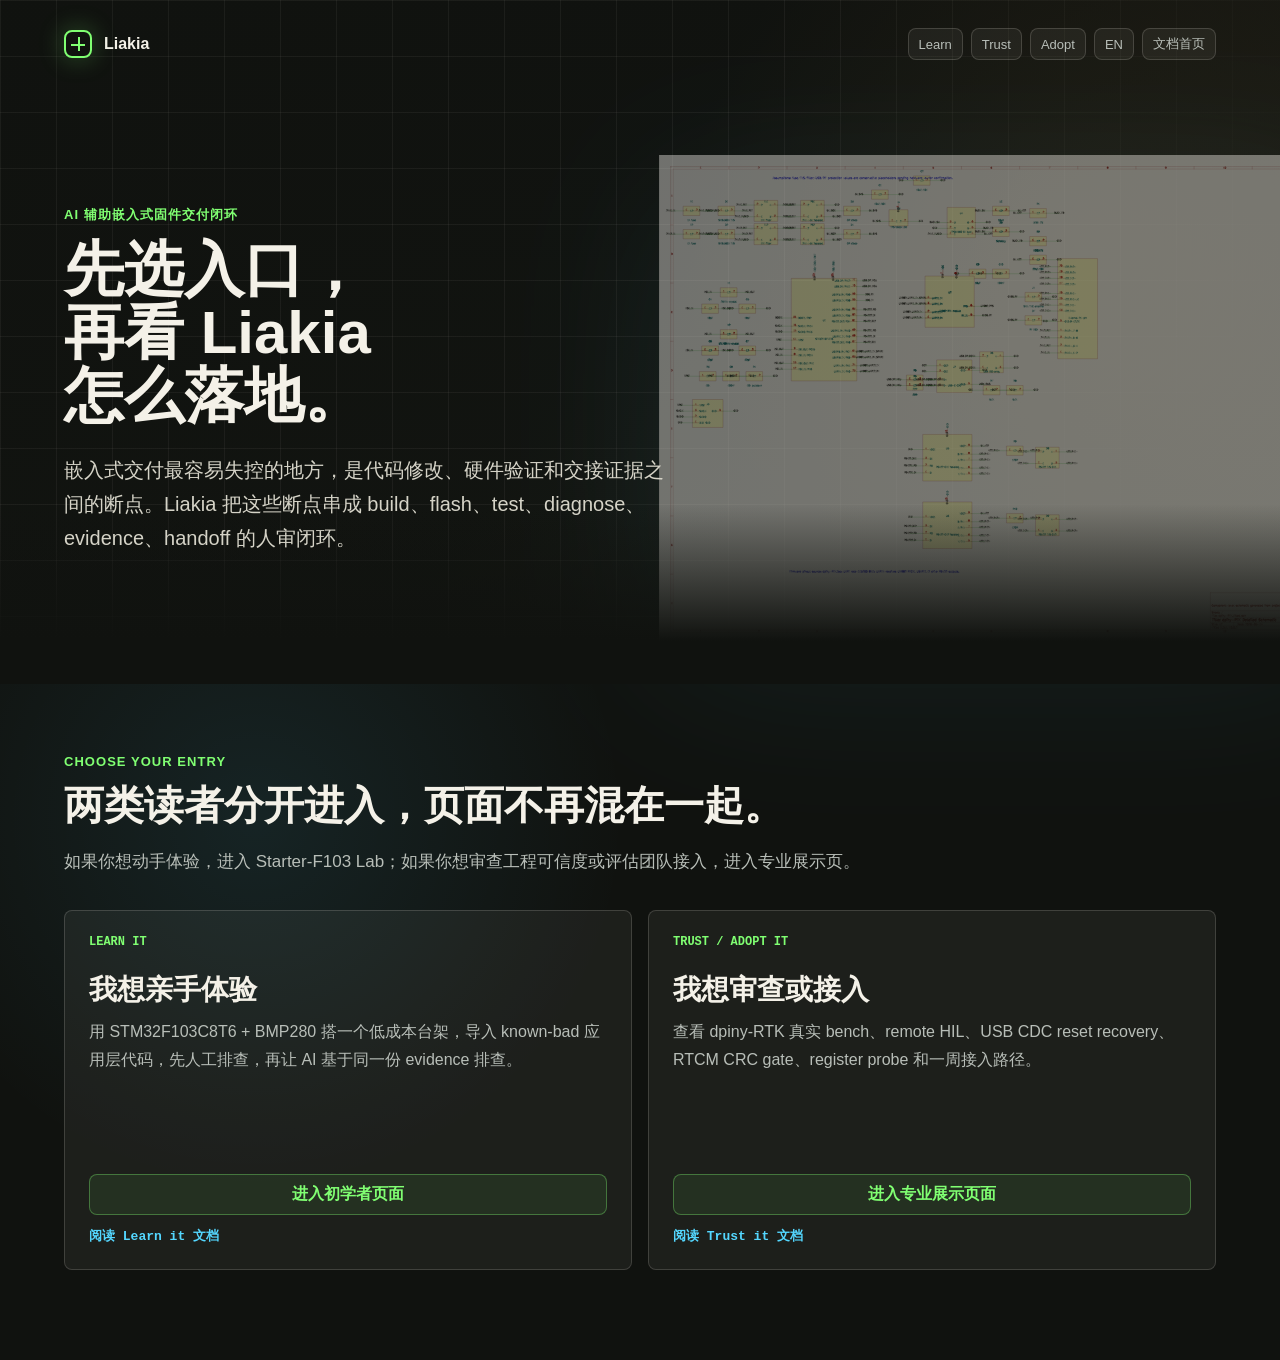
==== commit 3cc22512: "Sharpen Liakia narrative hooks" ====
--- a/docs/promo-demo/index.html
+++ b/docs/promo-demo/index.html
@@ -3,19 +3,60 @@
   <head>
     <meta charset="utf-8">
     <meta name="viewport" content="width=device-width, initial-scale=1">
-    <meta http-equiv="refresh" content="0; url=./professional.zh-CN.html">
-    <title>Liakia Professional Page</title>
-    <link rel="stylesheet" href="./styles.css?v=liakia-split-20260522">
+    <meta name="description" content="Liakia 是 AI 辅助嵌入式固件交付闭环：学习 Starter-F103 Lab，或审查真实 bench、remote HIL 和项目接入证据。">
+    <title>Liakia — 选择你的入口</title>
+    <link rel="stylesheet" href="./styles.css?v=liakia-narrative-20260522">
   </head>
   <body>
     <main class="page-shell">
-      <section class="usecase-section router-section">
+      <section class="hero router-hero" aria-label="Liakia promo router">
+        <div class="hero-grid" aria-hidden="true"></div>
+        <img class="board-ghost" src="./assets/board.svg" alt="">
+        <nav class="topbar" aria-label="Promo router navigation">
+          <div class="brand"><span class="brand-mark"></span><span>Liakia</span></div>
+          <div class="nav-pills">
+            <span>Learn</span>
+            <span>Trust</span>
+            <span>Adopt</span>
+            <a href="./index.en.html">EN</a>
+            <a href="../index.html">文档首页</a>
+          </div>
+        </nav>
+        <div class="hero-content">
+          <p class="eyebrow">AI 辅助嵌入式固件交付闭环</p>
+          <h1>
+            <span>先选入口，</span>
+            <span>再看 Liakia</span>
+            <span>怎么落地。</span>
+          </h1>
+          <p class="hero-copy">
+            嵌入式交付最容易失控的地方，是代码修改、硬件验证和交接证据之间的断点。Liakia 把这些断点串成 build、flash、test、diagnose、evidence、handoff 的人审闭环。
+          </p>
+        </div>
+      </section>
+
+      <section class="usecase-section router-section" aria-label="Choose Liakia entry">
         <div class="section-heading">
-          <p>redirect</p>
-          <h2>正在打开 Liakia 专业展示页面。</h2>
-          <div class="section-lede">如果没有自动跳转，请点击下面的链接。</div>
+          <p>choose your entry</p>
+          <h2>两类读者分开进入，页面不再混在一起。</h2>
+          <div class="section-lede">如果你想动手体验，进入 Starter-F103 Lab；如果你想审查工程可信度或评估团队接入，进入专业展示页。</div>
         </div>
-        <a class="section-link" href="./professional.zh-CN.html">打开专业展示页面</a>
+        <div class="router-grid router-grid-two">
+          <article class="route-card">
+            <span>learn it</span>
+            <h3>我想亲手体验</h3>
+            <p>用 STM32F103C8T6 + BMP280 搭一个低成本台架，导入 known-bad 应用层代码，先人工排查，再让 AI 基于同一份 evidence 排查。</p>
+            <a class="doc-link" href="./beginner.zh-CN.html">进入初学者页面</a>
+            <a class="text-link" href="https://github.com/Sailiono/liakia-ai-embedded-workflow/blob/main/docs/learn-it/README.zh-CN.md">阅读 Learn it 文档</a>
+          </article>
+          <article class="route-card">
+            <span>trust / adopt it</span>
+            <h3>我想审查或接入</h3>
+            <p>查看 dpiny-RTK 真实 bench、remote HIL、USB CDC reset recovery、RTCM CRC gate、register probe 和一周接入路径。</p>
+            <a class="doc-link" href="./professional.zh-CN.html">进入专业展示页面</a>
+            <a class="text-link" href="https://github.com/Sailiono/liakia-ai-embedded-workflow/blob/main/docs/trust-it/README.zh-CN.md">阅读 Trust it 文档</a>
+          </article>
+        </div>
       </section>
     </main>
   </body>
--- a/docs/promo-demo/styles.css
+++ b/docs/promo-demo/styles.css
@@ -404,6 +404,10 @@
   gap: 16px;
 }
 
+.router-grid-two {
+  grid-template-columns: repeat(2, minmax(0, 1fr));
+}
+
 .route-card {
   min-height: 360px;
   border: 1px solid rgba(244, 241, 232, 0.16);
@@ -2399,6 +2403,48 @@
   line-height: 1.62;
 }
 
+.compare-grid {
+  display: grid;
+  grid-template-columns: repeat(2, minmax(0, 1fr));
+  gap: 16px;
+}
+
+.compare-card {
+  min-height: 360px;
+  border: 1px solid rgba(244, 241, 232, 0.16);
+  background: rgba(244, 241, 232, 0.055);
+  border-radius: 8px;
+  padding: 24px;
+}
+
+.compare-card.is-after {
+  border-color: rgba(128, 255, 114, 0.28);
+  background:
+    linear-gradient(135deg, rgba(128, 255, 114, 0.1), rgba(84, 215, 255, 0.045)),
+    rgba(244, 241, 232, 0.055);
+}
+
+.compare-card span {
+  color: var(--green);
+  font-family: "Cascadia Code", Consolas, monospace;
+  font-size: 12px;
+  font-weight: 800;
+  text-transform: uppercase;
+}
+
+.compare-card h3 {
+  margin: 24px 0 14px;
+  font-size: 26px;
+  line-height: 1.16;
+}
+
+.compare-card ul {
+  margin: 0;
+  padding-left: 18px;
+  color: var(--muted);
+  line-height: 1.72;
+}
+
 .case-ladder-grid {
   grid-template-columns: repeat(4, minmax(0, 1fr));
 }
@@ -2779,6 +2825,7 @@
   .case-board,
   .roi-model-grid,
   .remote-grid,
+  .compare-grid,
   .video-board {
     grid-template-columns: 1fr;
   }
@@ -2856,6 +2903,7 @@
   .remote-stats,
   .remote-flow,
   .router-grid,
+  .compare-grid,
   .lab-comparison {
     grid-template-columns: 1fr;
   }
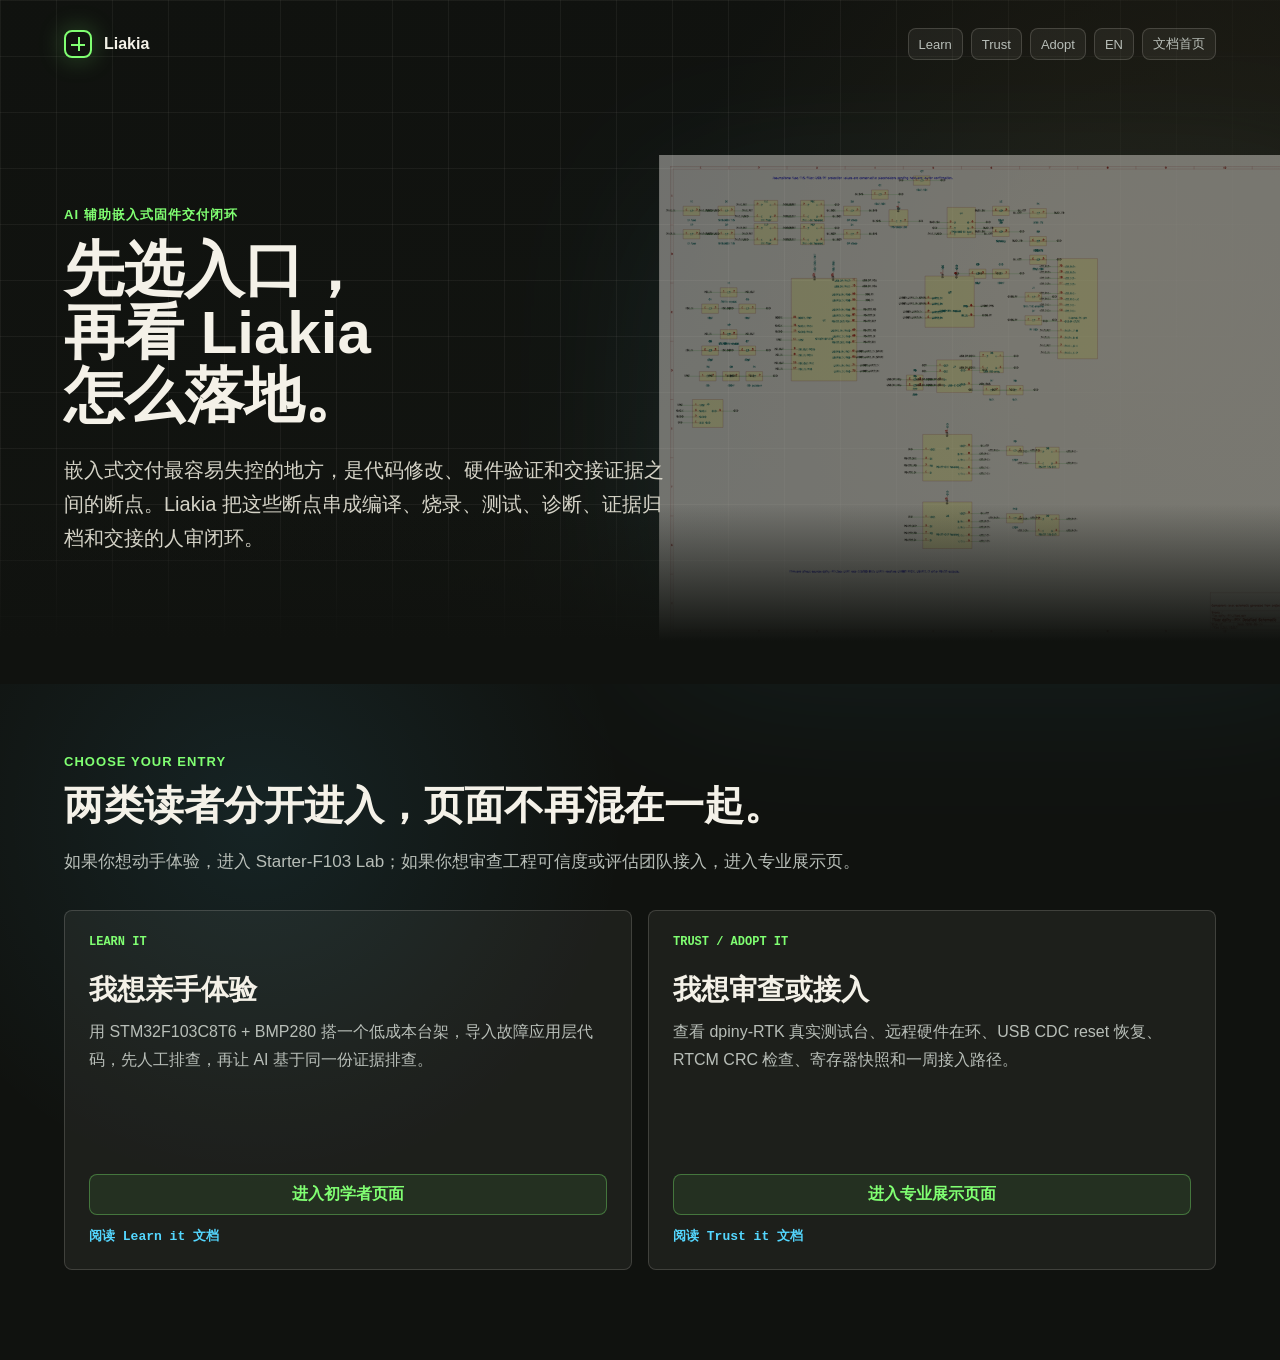
==== commit bc8174b6: "Polish Chinese docs and beginner page" ====
--- a/docs/promo-demo/index.html
+++ b/docs/promo-demo/index.html
@@ -3,9 +3,9 @@
   <head>
     <meta charset="utf-8">
     <meta name="viewport" content="width=device-width, initial-scale=1">
-    <meta name="description" content="Liakia 是 AI 辅助嵌入式固件交付闭环：学习 Starter-F103 Lab，或审查真实 bench、remote HIL 和项目接入证据。">
+    <meta name="description" content="Liakia 是 AI 辅助嵌入式固件交付闭环：学习 Starter-F103 Lab，或审查真实测试台、远程硬件在环和项目接入证据。">
     <title>Liakia — 选择你的入口</title>
-    <link rel="stylesheet" href="./styles.css?v=liakia-narrative-20260522">
+    <link rel="stylesheet" href="./styles.css?v=liakia-cn-polish-20260522">
   </head>
   <body>
     <main class="page-shell">
@@ -30,7 +30,7 @@
             <span>怎么落地。</span>
           </h1>
           <p class="hero-copy">
-            嵌入式交付最容易失控的地方，是代码修改、硬件验证和交接证据之间的断点。Liakia 把这些断点串成 build、flash、test、diagnose、evidence、handoff 的人审闭环。
+            嵌入式交付最容易失控的地方，是代码修改、硬件验证和交接证据之间的断点。Liakia 把这些断点串成编译、烧录、测试、诊断、证据归档和交接的人审闭环。
           </p>
         </div>
       </section>
@@ -45,14 +45,14 @@
           <article class="route-card">
             <span>learn it</span>
             <h3>我想亲手体验</h3>
-            <p>用 STM32F103C8T6 + BMP280 搭一个低成本台架，导入 known-bad 应用层代码，先人工排查，再让 AI 基于同一份 evidence 排查。</p>
+            <p>用 STM32F103C8T6 + BMP280 搭一个低成本台架，导入故障应用层代码，先人工排查，再让 AI 基于同一份证据排查。</p>
             <a class="doc-link" href="./beginner.zh-CN.html">进入初学者页面</a>
             <a class="text-link" href="https://github.com/Sailiono/liakia-ai-embedded-workflow/blob/main/docs/learn-it/README.zh-CN.md">阅读 Learn it 文档</a>
           </article>
           <article class="route-card">
             <span>trust / adopt it</span>
             <h3>我想审查或接入</h3>
-            <p>查看 dpiny-RTK 真实 bench、remote HIL、USB CDC reset recovery、RTCM CRC gate、register probe 和一周接入路径。</p>
+            <p>查看 dpiny-RTK 真实测试台、远程硬件在环、USB CDC reset 恢复、RTCM CRC 检查、寄存器快照和一周接入路径。</p>
             <a class="doc-link" href="./professional.zh-CN.html">进入专业展示页面</a>
             <a class="text-link" href="https://github.com/Sailiono/liakia-ai-embedded-workflow/blob/main/docs/trust-it/README.zh-CN.md">阅读 Trust it 文档</a>
           </article>
--- a/docs/promo-demo/styles.css
+++ b/docs/promo-demo/styles.css
@@ -90,6 +90,14 @@
     linear-gradient(180deg, #11130f 0%, #18211f 100%);
 }
 
+.beginner-hero .hero-content {
+  max-width: 650px;
+}
+
+.beginner-hero .hero-copy {
+  max-width: 620px;
+}
+
 .professional-hero {
   background:
     linear-gradient(120deg, rgba(16, 18, 15, 0.96) 0%, rgba(16, 18, 15, 0.82) 48%, rgba(37, 30, 22, 0.78) 100%),
@@ -2403,6 +2411,277 @@
   line-height: 1.62;
 }
 
+.story-brief,
+.diagnosis-grid,
+.timeline-grid,
+.wiring-grid {
+  display: grid;
+  gap: 16px;
+}
+
+.story-brief {
+  grid-template-columns: repeat(3, minmax(0, 1fr));
+}
+
+.story-brief article,
+.diagnosis-card,
+.timeline-lane,
+.wiring-notes,
+.wiring-visual,
+.evidence-folder {
+  border: 1px solid rgba(244, 241, 232, 0.16);
+  background: rgba(244, 241, 232, 0.055);
+  border-radius: 8px;
+  padding: 22px;
+}
+
+.story-brief span,
+.diagnosis-card span,
+.timeline-lane span,
+.level-meta b {
+  color: var(--green);
+  font-family: "Cascadia Code", Consolas, monospace;
+  font-size: 12px;
+  font-weight: 800;
+  text-transform: uppercase;
+}
+
+.story-brief strong {
+  display: block;
+  margin: 18px 0 10px;
+  font-size: 22px;
+  line-height: 1.2;
+}
+
+.story-brief p {
+  margin: 0;
+  color: var(--muted);
+  line-height: 1.7;
+}
+
+.wiring-section {
+  background:
+    linear-gradient(180deg, rgba(84, 215, 255, 0.045), transparent 42%),
+    #11140f;
+}
+
+.wiring-grid {
+  grid-template-columns: minmax(420px, 1.25fr) minmax(260px, 0.75fr);
+  align-items: stretch;
+}
+
+.wiring-visual {
+  padding: 12px;
+  overflow: hidden;
+}
+
+.wiring-visual img {
+  display: block;
+  width: 100%;
+  height: 100%;
+  min-height: 360px;
+  object-fit: contain;
+}
+
+.wiring-notes ul,
+.evidence-folder ul,
+.diagnosis-card ul {
+  margin: 0;
+  padding: 0;
+  list-style: none;
+}
+
+.wiring-notes li {
+  display: grid;
+  grid-template-columns: 64px 1fr;
+  gap: 12px;
+  padding: 14px 0;
+  border-bottom: 1px solid rgba(244, 241, 232, 0.1);
+}
+
+.wiring-notes li:last-child,
+.evidence-folder li:last-child {
+  border-bottom: 0;
+}
+
+.wiring-notes b {
+  color: var(--cyan);
+  font-family: "Cascadia Code", Consolas, monospace;
+  font-size: 13px;
+}
+
+.wiring-notes span {
+  color: var(--muted);
+  line-height: 1.55;
+}
+
+.mission-map {
+  display: grid;
+  grid-template-columns: repeat(9, minmax(0, 1fr));
+  gap: 10px;
+}
+
+.mission-step {
+  position: relative;
+  min-height: 132px;
+  border: 1px solid rgba(244, 241, 232, 0.14);
+  background: rgba(244, 241, 232, 0.052);
+  border-radius: 8px;
+  padding: 14px;
+}
+
+.mission-step::after {
+  content: "";
+  position: absolute;
+  top: 50%;
+  right: -11px;
+  width: 10px;
+  height: 2px;
+  background: rgba(84, 215, 255, 0.45);
+}
+
+.mission-step:last-child::after {
+  display: none;
+}
+
+.mission-step span,
+.mission-step em {
+  display: block;
+  font-family: "Cascadia Code", Consolas, monospace;
+  font-size: 12px;
+  font-style: normal;
+}
+
+.mission-step span {
+  color: var(--cyan);
+  font-weight: 800;
+}
+
+.mission-step strong {
+  display: block;
+  margin: 20px 0 10px;
+  font-size: 16px;
+  line-height: 1.15;
+}
+
+.mission-step em {
+  color: var(--muted);
+  line-height: 1.45;
+}
+
+.mission-step.is-pass {
+  border-color: rgba(128, 255, 114, 0.28);
+  background: rgba(128, 255, 114, 0.065);
+}
+
+.mission-step.is-warn {
+  border-color: rgba(255, 184, 77, 0.32);
+  background: rgba(255, 184, 77, 0.065);
+}
+
+.mission-step.is-fail {
+  border-color: rgba(255, 107, 100, 0.34);
+  background: rgba(255, 107, 100, 0.07);
+}
+
+.evidence-folder li {
+  min-height: 38px;
+  display: flex;
+  align-items: center;
+  border-bottom: 1px solid rgba(244, 241, 232, 0.1);
+  color: var(--cyan);
+  font-family: "Cascadia Code", Consolas, monospace;
+  font-size: 13px;
+}
+
+.evidence-folder li::before {
+  content: "";
+  width: 12px;
+  height: 9px;
+  margin-right: 10px;
+  border-radius: 2px;
+  background: var(--amber);
+  box-shadow: 0 -4px 0 rgba(255, 184, 77, 0.38);
+}
+
+.diagnosis-grid {
+  grid-template-columns: repeat(3, minmax(0, 1fr));
+}
+
+.diagnosis-card.is-ai {
+  border-color: rgba(167, 139, 250, 0.34);
+  background:
+    linear-gradient(135deg, rgba(167, 139, 250, 0.11), rgba(84, 215, 255, 0.045)),
+    rgba(244, 241, 232, 0.055);
+}
+
+.diagnosis-card li {
+  min-height: 34px;
+  color: var(--muted);
+  line-height: 1.55;
+  padding: 9px 0;
+  border-bottom: 1px solid rgba(244, 241, 232, 0.09);
+}
+
+.diagnosis-card li:last-child {
+  border-bottom: 0;
+}
+
+.timeline-grid {
+  grid-template-columns: repeat(2, minmax(0, 1fr));
+}
+
+.timeline-lane {
+  position: relative;
+  min-height: 380px;
+}
+
+.timeline-lane.is-ai {
+  border-color: rgba(84, 215, 255, 0.3);
+  background:
+    linear-gradient(135deg, rgba(84, 215, 255, 0.1), rgba(128, 255, 114, 0.045)),
+    rgba(244, 241, 232, 0.055);
+}
+
+.timeline-lane ol {
+  margin: 18px 0;
+  padding-left: 22px;
+  color: var(--muted);
+  line-height: 1.8;
+}
+
+.timeline-lane li::marker {
+  color: var(--cyan);
+  font-family: "Cascadia Code", Consolas, monospace;
+}
+
+.timeline-lane strong {
+  display: block;
+  margin-top: 18px;
+  border-top: 1px solid rgba(244, 241, 232, 0.12);
+  padding-top: 16px;
+  color: var(--ink);
+  line-height: 1.55;
+}
+
+.level-meta {
+  display: grid;
+  gap: 8px;
+  margin-top: 8px;
+}
+
+.level-meta b {
+  min-height: 30px;
+  display: flex;
+  align-items: center;
+  border: 1px solid rgba(84, 215, 255, 0.18);
+  background: rgba(84, 215, 255, 0.055);
+  border-radius: 8px;
+  padding: 6px 10px;
+  color: var(--cyan);
+  text-transform: none;
+}
+
 .compare-grid {
   display: grid;
   grid-template-columns: repeat(2, minmax(0, 1fr));
@@ -2826,6 +3105,10 @@
   .roi-model-grid,
   .remote-grid,
   .compare-grid,
+  .wiring-grid,
+  .mission-map,
+  .diagnosis-grid,
+  .timeline-grid,
   .video-board {
     grid-template-columns: 1fr;
   }
@@ -2860,9 +3143,18 @@
 }
 
 @media (max-width: 760px) {
+  html,
+  body {
+    overflow-x: hidden;
+    width: 100%;
+    max-width: 100%;
+  }
+
   .hero {
     min-height: auto;
     padding-bottom: 42px;
+    width: 100%;
+    max-width: 100%;
   }
 
   .topbar {
@@ -2871,23 +3163,39 @@
   }
 
   h1 {
-    font-size: 42px;
+    font-size: 36px;
+    width: calc(100vw - 72px) !important;
+    max-width: calc(100vw - 72px) !important;
+    line-height: 1.1;
+    word-break: break-word;
   }
 
   h2,
   .closing-section h2 {
-    font-size: 32px;
+    font-size: 28px;
+    width: calc(100vw - 72px) !important;
+    max-width: calc(100vw - 72px) !important;
+    line-height: 1.18;
+    word-break: break-word;
+  }
+
+  .hero-content,
+  .section-heading,
+  .hero-copy,
+  .section-lede {
+    width: calc(100vw - 72px) !important;
+    max-width: calc(100vw - 72px) !important;
+    min-width: 0;
+    word-break: break-word;
   }
 
   .hero-copy {
-    font-size: 17px;
+    font-size: 15px;
+    line-height: 1.75;
   }
 
   .board-ghost {
-    width: 92vw;
-    right: -32vw;
-    bottom: 18vh;
-    opacity: 0.18;
+    display: none;
   }
 
   .pipeline,
@@ -2904,8 +3212,30 @@
   .remote-flow,
   .router-grid,
   .compare-grid,
+  .story-brief,
+  .wiring-grid,
+  .mission-map,
+  .diagnosis-grid,
+  .timeline-grid,
   .lab-comparison {
     grid-template-columns: 1fr;
+  }
+
+  .mission-step {
+    min-height: 96px;
+  }
+
+  .mission-step::after {
+    top: auto;
+    right: auto;
+    left: 22px;
+    bottom: -11px;
+    width: 2px;
+    height: 10px;
+  }
+
+  .wiring-visual img {
+    min-height: 260px;
   }
 
   .remote-flow div {
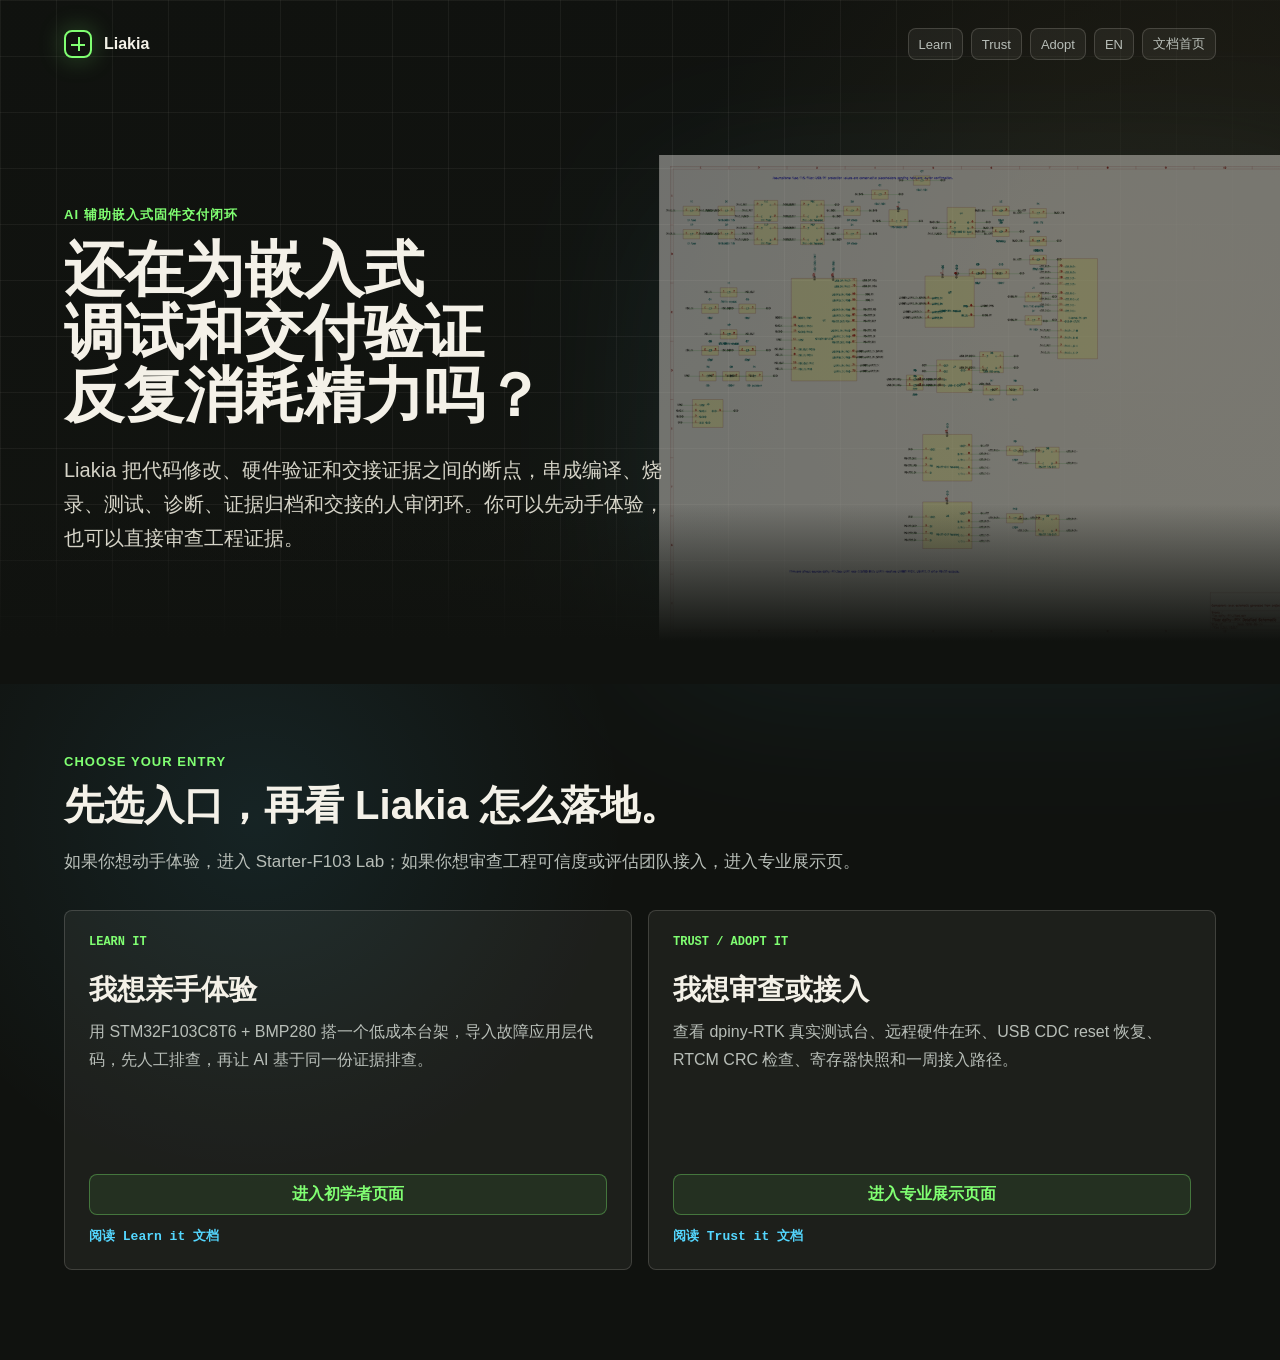
==== commit 3de2f09c: "Polish Liakia narrative hooks" ====
--- a/docs/promo-demo/index.html
+++ b/docs/promo-demo/index.html
@@ -25,12 +25,12 @@
         <div class="hero-content">
           <p class="eyebrow">AI 辅助嵌入式固件交付闭环</p>
           <h1>
-            <span>先选入口，</span>
-            <span>再看 Liakia</span>
-            <span>怎么落地。</span>
+            <span>还在为嵌入式</span>
+            <span>调试和交付验证</span>
+            <span>反复消耗精力吗？</span>
           </h1>
           <p class="hero-copy">
-            嵌入式交付最容易失控的地方，是代码修改、硬件验证和交接证据之间的断点。Liakia 把这些断点串成编译、烧录、测试、诊断、证据归档和交接的人审闭环。
+            Liakia 把代码修改、硬件验证和交接证据之间的断点，串成编译、烧录、测试、诊断、证据归档和交接的人审闭环。你可以先动手体验，也可以直接审查工程证据。
           </p>
         </div>
       </section>
@@ -38,7 +38,7 @@
       <section class="usecase-section router-section" aria-label="Choose Liakia entry">
         <div class="section-heading">
           <p>choose your entry</p>
-          <h2>两类读者分开进入，页面不再混在一起。</h2>
+          <h2>先选入口，再看 Liakia 怎么落地。</h2>
           <div class="section-lede">如果你想动手体验，进入 Starter-F103 Lab；如果你想审查工程可信度或评估团队接入，进入专业展示页。</div>
         </div>
         <div class="router-grid router-grid-two">
--- a/docs/promo-demo/styles.css
+++ b/docs/promo-demo/styles.css
@@ -85,9 +85,10 @@
 
 .beginner-hero {
   background:
-    linear-gradient(120deg, rgba(16, 18, 15, 0.94) 0%, rgba(16, 18, 15, 0.78) 52%, rgba(18, 36, 33, 0.72) 100%),
-    radial-gradient(circle at 80% 34%, rgba(84, 215, 255, 0.16), transparent 34%),
-    linear-gradient(180deg, #11130f 0%, #18211f 100%);
+    linear-gradient(120deg, rgba(14, 18, 17, 0.9) 0%, rgba(12, 22, 23, 0.76) 48%, rgba(26, 31, 20, 0.72) 100%),
+    radial-gradient(circle at 76% 30%, rgba(84, 215, 255, 0.22), transparent 32%),
+    radial-gradient(circle at 18% 72%, rgba(255, 184, 77, 0.16), transparent 30%),
+    linear-gradient(180deg, #0f1412 0%, #18231f 100%);
 }
 
 .beginner-hero .hero-content {
@@ -100,9 +101,29 @@
 
 .professional-hero {
   background:
-    linear-gradient(120deg, rgba(16, 18, 15, 0.96) 0%, rgba(16, 18, 15, 0.82) 48%, rgba(37, 30, 22, 0.78) 100%),
-    radial-gradient(circle at 84% 36%, rgba(255, 184, 77, 0.18), transparent 34%),
-    linear-gradient(180deg, #11130f 0%, #1b2019 100%);
+    linear-gradient(120deg, rgba(10, 12, 11, 0.97) 0%, rgba(13, 17, 15, 0.9) 50%, rgba(20, 22, 18, 0.88) 100%),
+    radial-gradient(circle at 84% 36%, rgba(84, 215, 255, 0.12), transparent 34%),
+    linear-gradient(180deg, #0d0f0d 0%, #151815 100%);
+}
+
+.beginner-page {
+  --panel: rgba(20, 31, 27, 0.84);
+}
+
+.professional-page {
+  --panel: rgba(14, 17, 15, 0.9);
+}
+
+.beginner-page .beginner-hero {
+  min-height: min(76vh, 860px);
+}
+
+.professional-page .professional-hero {
+  min-height: min(74vh, 760px);
+}
+
+.professional-page .mission-panel {
+  top: 150px;
 }
 
 .hero-grid {
@@ -474,6 +495,42 @@
     #10120f;
 }
 
+.professional-page .audience-section,
+.professional-page .usecase-section,
+.professional-page .case-section,
+.professional-page .remote-section {
+  background:
+    linear-gradient(180deg, rgba(84, 215, 255, 0.035), transparent 38%),
+    #0d100d;
+}
+
+.professional-page .workflow-section,
+.professional-page .audience-section,
+.professional-page .remote-section,
+.professional-page .cost-section,
+.professional-page .case-section,
+.professional-page .roi-model-section,
+.professional-page .usecase-section,
+.professional-page .video-section,
+.professional-page .system-section,
+.professional-page .evidence-section,
+.professional-page .closing-section,
+.professional-page .control-section,
+.professional-page .capability-section {
+  padding-top: 72px;
+  padding-bottom: 72px;
+}
+
+.beginner-page .usecase-section,
+.beginner-page .remote-section,
+.beginner-page .case-section,
+.beginner-page .closing-section {
+  background:
+    radial-gradient(circle at 10% 16%, rgba(84, 215, 255, 0.12), transparent 30%),
+    radial-gradient(circle at 88% 18%, rgba(255, 184, 77, 0.09), transparent 28%),
+    #101411;
+}
+
 .audience-grid {
   display: grid;
   grid-template-columns: repeat(3, minmax(0, 1fr));
@@ -488,6 +545,12 @@
   padding: 24px;
   display: flex;
   flex-direction: column;
+}
+
+.professional-page .audience-grid article {
+  min-height: 190px;
+  padding: 20px;
+  background: rgba(244, 241, 232, 0.044);
 }
 
 .audience-grid span {
@@ -2435,6 +2498,20 @@
   padding: 22px;
 }
 
+.beginner-page .story-brief article,
+.beginner-page .diagnosis-card,
+.beginner-page .timeline-lane,
+.beginner-page .wiring-notes,
+.beginner-page .wiring-visual,
+.beginner-page .evidence-folder,
+.beginner-page .case-card {
+  background:
+    linear-gradient(135deg, rgba(84, 215, 255, 0.06), rgba(255, 184, 77, 0.035)),
+    rgba(244, 241, 232, 0.058);
+  border-color: rgba(84, 215, 255, 0.18);
+  box-shadow: inset 0 1px 0 rgba(255, 255, 255, 0.035);
+}
+
 .story-brief span,
 .diagnosis-card span,
 .timeline-lane span,
@@ -2499,6 +2576,19 @@
   border-bottom: 1px solid rgba(244, 241, 232, 0.1);
 }
 
+.wiring-notes li.risk-note {
+  margin-top: 8px;
+  border: 0;
+  border-left: 3px solid rgba(255, 184, 77, 0.86);
+  background: linear-gradient(90deg, rgba(255, 184, 77, 0.09), rgba(255, 184, 77, 0.025));
+  border-radius: 0;
+  padding: 12px 0 12px 12px;
+}
+
+.wiring-notes li.risk-note b {
+  color: var(--amber);
+}
+
 .wiring-notes li:last-child,
 .evidence-folder li:last-child {
   border-bottom: 0;
@@ -2528,6 +2618,12 @@
   background: rgba(244, 241, 232, 0.052);
   border-radius: 8px;
   padding: 14px;
+}
+
+.beginner-page .mission-step {
+  background:
+    linear-gradient(180deg, rgba(84, 215, 255, 0.07), rgba(244, 241, 232, 0.045));
+  border-color: rgba(84, 215, 255, 0.18);
 }
 
 .mission-step::after {
@@ -2545,7 +2641,8 @@
 }
 
 .mission-step span,
-.mission-step em {
+.mission-step em,
+.mission-step small {
   display: block;
   font-family: "Cascadia Code", Consolas, monospace;
   font-size: 12px;
@@ -2567,6 +2664,14 @@
 .mission-step em {
   color: var(--muted);
   line-height: 1.45;
+}
+
+.mission-step small {
+  margin-top: 8px;
+  color: rgba(244, 241, 232, 0.52);
+  font-size: 11px;
+  line-height: 1.2;
+  font-weight: 800;
 }
 
 .mission-step.is-pass {
@@ -2722,6 +2827,136 @@
   padding-left: 18px;
   color: var(--muted);
   line-height: 1.72;
+}
+
+.control-section,
+.capability-section {
+  padding: 90px clamp(20px, 5vw, 76px);
+  background:
+    linear-gradient(rgba(84, 215, 255, 0.04) 1px, transparent 1px),
+    linear-gradient(90deg, rgba(84, 215, 255, 0.04) 1px, transparent 1px),
+    #0d100d;
+  background-size: 36px 36px;
+}
+
+.control-grid {
+  display: grid;
+  grid-template-columns: repeat(2, minmax(0, 1fr));
+  gap: 14px;
+}
+
+.control-card {
+  min-height: 360px;
+  border: 1px solid rgba(244, 241, 232, 0.16);
+  background:
+    linear-gradient(180deg, rgba(244, 241, 232, 0.052), rgba(16, 18, 15, 0.48));
+  border-radius: 8px;
+  padding: 24px;
+}
+
+.control-card.is-ai {
+  border-color: rgba(84, 215, 255, 0.28);
+  background:
+    linear-gradient(135deg, rgba(84, 215, 255, 0.11), rgba(244, 241, 232, 0.045));
+}
+
+.control-card.is-engineer {
+  border-color: rgba(255, 184, 77, 0.3);
+  background:
+    linear-gradient(135deg, rgba(255, 184, 77, 0.105), rgba(244, 241, 232, 0.045));
+}
+
+.control-card span,
+.capability-grid span {
+  color: var(--green);
+  font-family: "Cascadia Code", Consolas, monospace;
+  font-size: 12px;
+  font-weight: 800;
+  text-transform: uppercase;
+}
+
+.control-card h3 {
+  margin: 20px 0 14px;
+  font-size: 30px;
+  line-height: 1.1;
+}
+
+.control-card ul {
+  margin: 0;
+  padding-left: 18px;
+  color: var(--muted);
+  line-height: 1.72;
+}
+
+.control-card li + li {
+  margin-top: 8px;
+}
+
+.control-slogan {
+  margin-top: 14px;
+  border: 1px solid rgba(128, 255, 114, 0.24);
+  background: rgba(128, 255, 114, 0.07);
+  border-radius: 8px;
+  padding: 18px 22px;
+  display: flex;
+  justify-content: space-between;
+  gap: 18px;
+  align-items: center;
+}
+
+.control-slogan strong {
+  font-size: 19px;
+  line-height: 1.45;
+}
+
+.control-slogan span {
+  color: var(--muted);
+  line-height: 1.55;
+}
+
+.capability-section {
+  background:
+    radial-gradient(circle at 18% 12%, rgba(128, 255, 114, 0.08), transparent 28%),
+    #10120f;
+}
+
+.capability-grid {
+  display: grid;
+  grid-template-columns: repeat(4, minmax(0, 1fr));
+  gap: 12px;
+}
+
+.capability-grid article {
+  min-height: 210px;
+  border: 1px solid rgba(244, 241, 232, 0.14);
+  background: rgba(244, 241, 232, 0.048);
+  border-radius: 8px;
+  padding: 18px;
+}
+
+.capability-grid h3 {
+  margin: 18px 0 10px;
+  font-size: 21px;
+  line-height: 1.2;
+}
+
+.capability-grid p {
+  margin: 0;
+  color: var(--muted);
+  line-height: 1.62;
+}
+
+.professional-page .usecase-grid article,
+.professional-page .case-card,
+.professional-page .compare-card {
+  min-height: 250px;
+  padding: 20px;
+}
+
+.professional-page .usecase-grid h3,
+.professional-page .case-card h3,
+.professional-page .compare-card h3 {
+  margin-top: 16px;
 }
 
 .case-ladder-grid {
@@ -3077,6 +3312,10 @@
     margin-top: 38px;
   }
 
+  .professional-page .mission-panel {
+    top: auto;
+  }
+
   .hero-content {
     padding-top: 54px;
   }
@@ -3105,6 +3344,7 @@
   .roi-model-grid,
   .remote-grid,
   .compare-grid,
+  .control-grid,
   .wiring-grid,
   .mission-map,
   .diagnosis-grid,
@@ -3124,6 +3364,15 @@
   .usecase-grid {
     grid-template-columns: repeat(2, minmax(0, 1fr));
   }
+
+  .capability-grid {
+    grid-template-columns: repeat(2, minmax(0, 1fr));
+  }
+
+  .control-slogan {
+    align-items: flex-start;
+    flex-direction: column;
+  }
 }
 
 @media (min-width: 1181px) and (max-width: 1400px) {
@@ -3167,7 +3416,8 @@
     width: calc(100vw - 72px) !important;
     max-width: calc(100vw - 72px) !important;
     line-height: 1.1;
-    word-break: break-word;
+    overflow-wrap: anywhere;
+    word-break: normal;
   }
 
   h2,
@@ -3176,7 +3426,14 @@
     width: calc(100vw - 72px) !important;
     max-width: calc(100vw - 72px) !important;
     line-height: 1.18;
-    word-break: break-word;
+    overflow-wrap: anywhere;
+    word-break: normal;
+  }
+
+  html[lang="zh-CN"] h1,
+  html[lang="zh-CN"] h2 {
+    word-break: break-all;
+    line-break: anywhere;
   }
 
   .hero-content,
@@ -3194,6 +3451,32 @@
     line-height: 1.75;
   }
 
+  .mission-panel {
+    width: calc(100vw - 48px) !important;
+    max-width: calc(100vw - 48px) !important;
+  }
+
+  .terminal {
+    overflow-x: hidden;
+    font-size: 12px;
+  }
+
+  .terminal p {
+    overflow-wrap: anywhere;
+    word-break: break-all;
+    white-space: normal;
+  }
+
+  .terminal span {
+    min-width: 36px;
+  }
+
+  .panel-header {
+    align-items: flex-start;
+    flex-direction: column;
+    gap: 6px;
+  }
+
   .board-ghost {
     display: none;
   }
@@ -3212,6 +3495,8 @@
   .remote-flow,
   .router-grid,
   .compare-grid,
+  .control-grid,
+  .capability-grid,
   .story-brief,
   .wiring-grid,
   .mission-map,
@@ -3396,7 +3681,9 @@
   .video-section,
   .system-section,
   .evidence-section,
-  .closing-section {
+  .closing-section,
+  .control-section,
+  .capability-section {
     padding-top: 58px;
     padding-bottom: 58px;
   }
